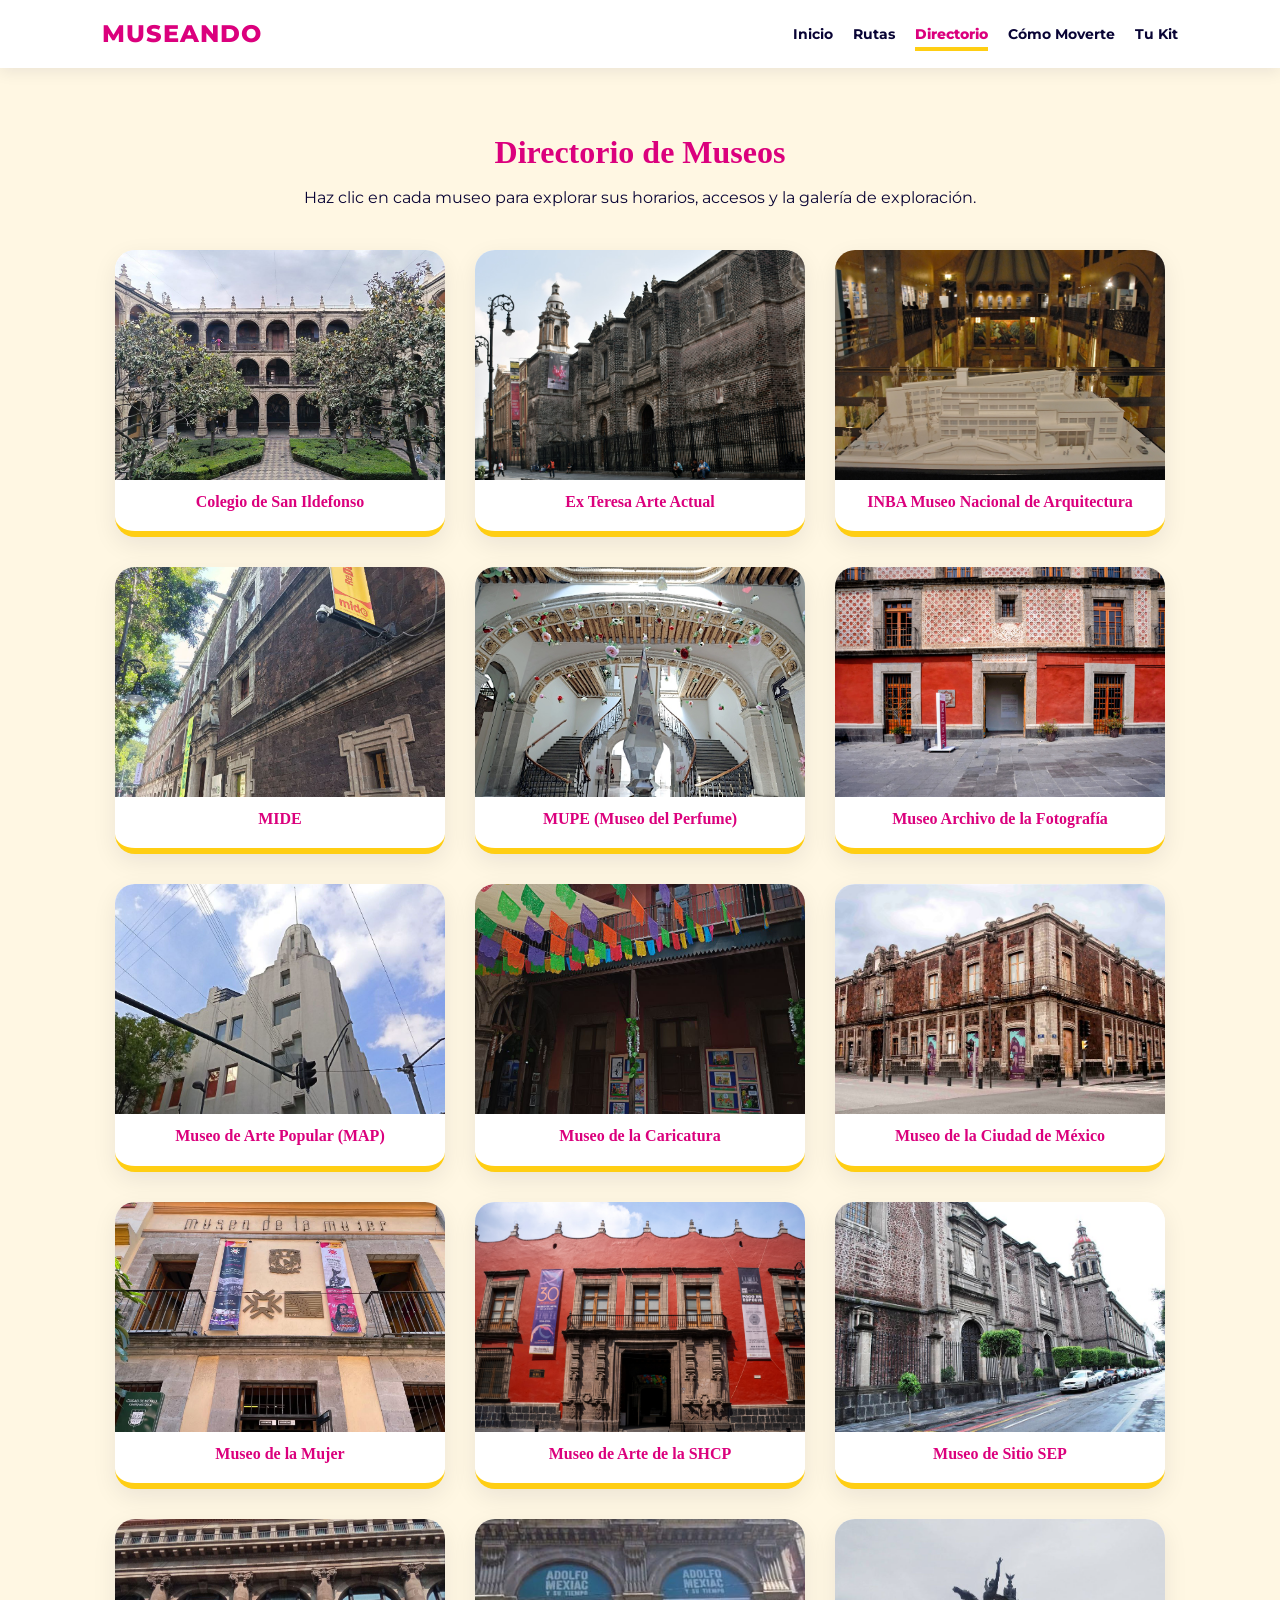
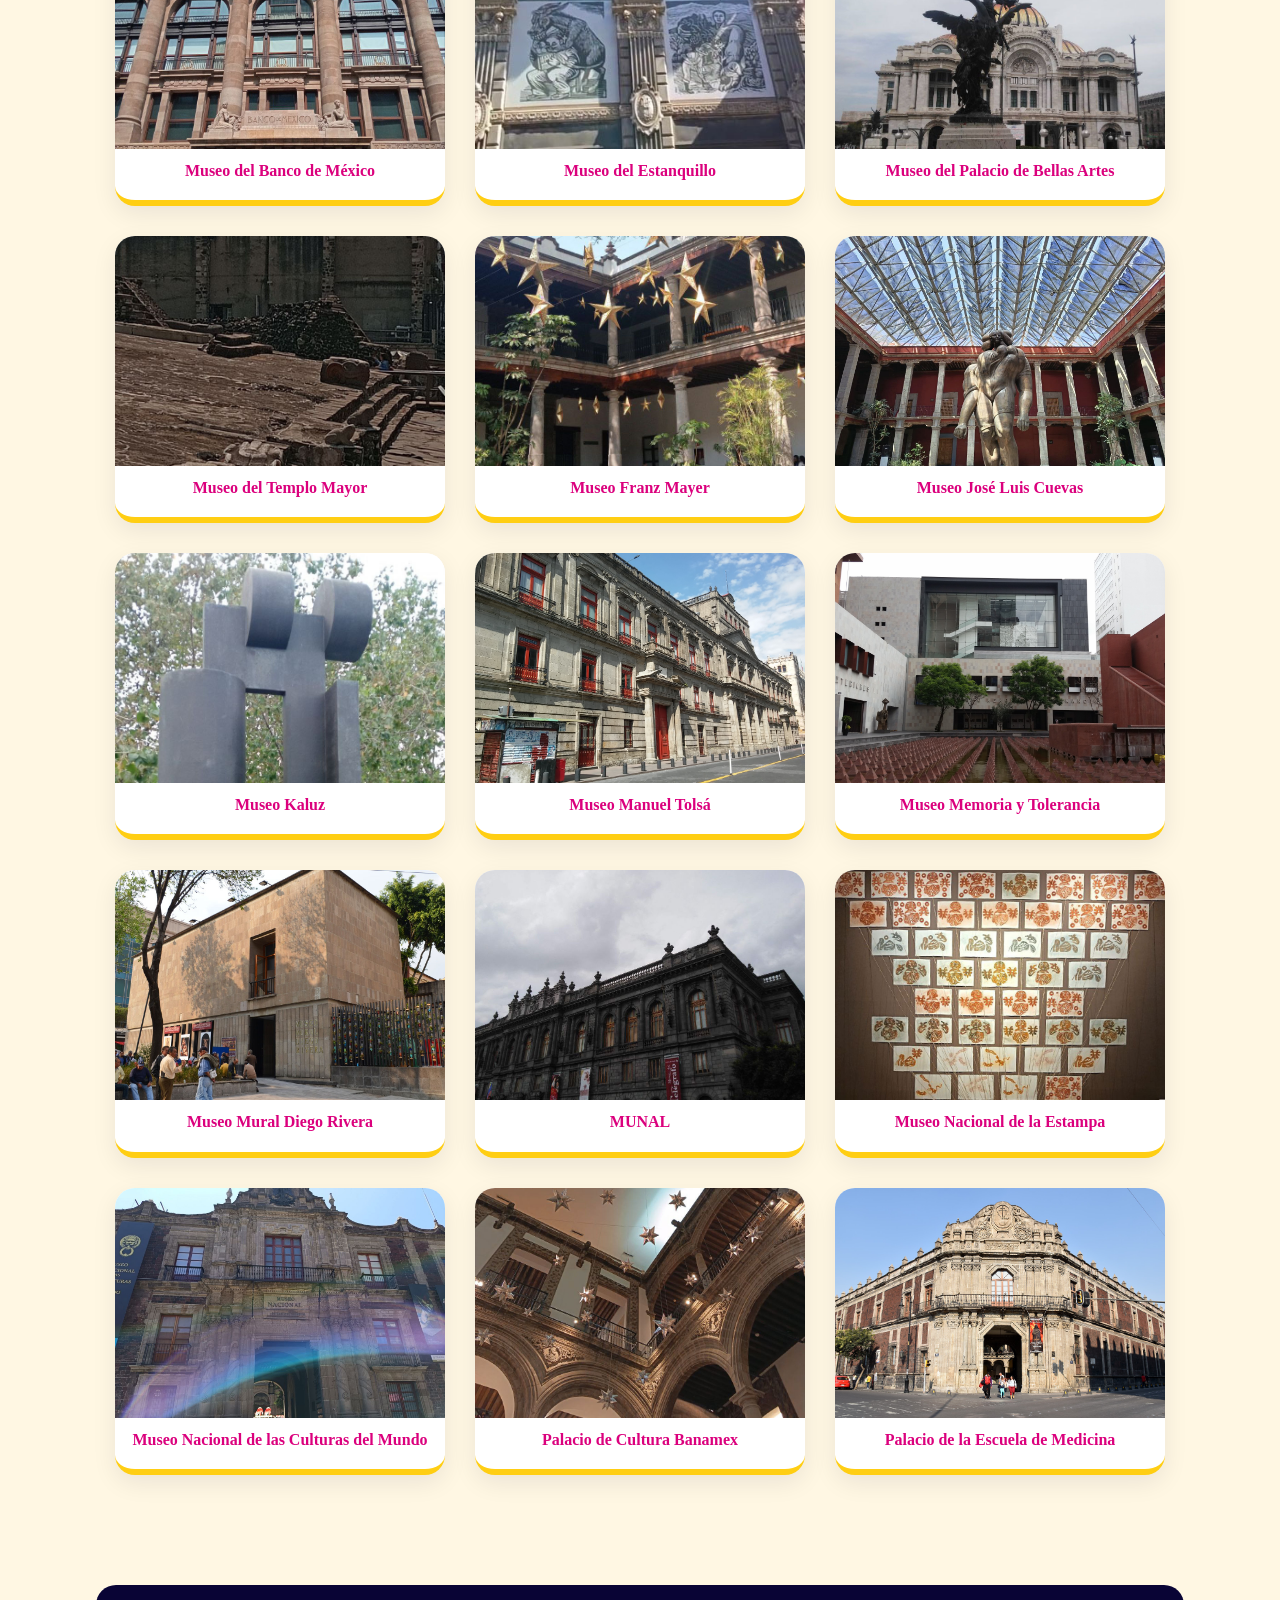
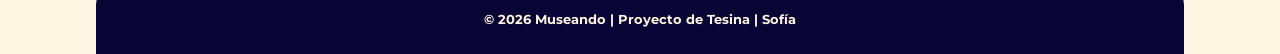
==== directorio.html @ 3f6f1fed "Add files via upload" ====
<!DOCTYPE html>
<html lang="es">
<head>
    <meta charset="UTF-8">
    <meta name="viewport" content="width=device-width, initial-scale=1.0">
    <title>Museando | Directorio )</title>
    <link rel="stylesheet" href="css/style.css">
    <link href="https://fonts.googleapis.com/css2?family=Montserrat:wght@400;600&family=Poppins:wght@700;800&display=swap" rel="stylesheet">
</head>
    
<body>

    <header>
        <a href="index.html" class="logo">MUSEANDO</a>
        <ul class="nav-links">
            <li><a href="index.html">Inicio</a></li>
            <li><a href="rutas.html">Rutas</a></li>
            <li><a href="directorio.html" class="activo-nav">Directorio</a></li>
            <li><a href="guia.html">Cómo Moverte</a></li>
            <li><a href="kit.html">Tu Kit</a></li>
        </ul>
        <div class="burger">
            <div class="line1"></div><div class="line2"></div><div class="line3"></div>
        </div>
    </header>
    
    <main class="container">
        <h1 style="margin-bottom: 10px;">Directorio de Museos</h1>
        <p style="margin-bottom: 40px;">Haz clic en cada museo para explorar sus horarios, accesos y la galería de exploración.</p>

        <div class="grid-flex-directorio">
            
			 <article class="museo-card" id="san-ildefonso" onclick="toggleDetalle(this)">
                <div class="museo-img-header">
                    <img src="img/idelfonso1.jpg" alt="Colegio de San Ildefonso" class="museo-foto">
                    <div class="click-overlay">VER GALERÍA E INFO ➕</div>
                </div>
                <h3 class="titulo-directorio">Colegio de San Ildefonso</h3>

                <div class="museo-detalle">
                    <div class="museo-info">
                        <div class="detalles-tecnicos">
                            <p><strong>Dirección:</strong> <a href="https://maps.app.goo.gl/P8zBPxmnmTjQZTKR9" target="_blank" class="link-mapa">Justo Sierra #16</a></p>
                            <p><strong>Horario:</strong> Mar a Dom, 10:00 - 18:00 hrs.</p>
                            <p><strong>Costo:</strong> $50.00 MXN.</p>
                            <p><strong>Recorrido:</strong> 1.5 horas aprox.</p>
                        </div>
                        <div class="iconos-servicios">
                            <img src="img/tienda.png" alt="Tienda" title="Tienda">
                            <img src="img/banos.png" alt="Baños" title="Sanitarios">
                            <img src="img/paqueteria.png" alt="Paquetería" title="Paquetería">
                        </div>
                        <div class="galeria-musa">
                            <img src="img/idelfonso2.jpg" alt="Murales" class="foto-mini" onclick="abrirModal(this)">
                            <img src="img/idelfonso3.jpg" alt="Patio Principal" class="foto-mini" onclick="abrirModal(this)">
                            <img src="img/idelfonso4.jpg" alt="Anfiteatro" class="foto-mini" onclick="abrirModal(this)">
                        </div>
                        <div class="musa-tip">
                            <img src="img/explorador.png" alt="Explorador" class="musa-icon-small">
                            <p><strong>Nota del Explorador:</strong> Considerado la cuna del muralismo mexicano; aquí Rivera pintó su primer mural: "La Creación".</p>
                        </div>
                    </div>
                </div>
            </article>
			
			 <article class="museo-card" id="ex-teresa" onclick="toggleDetalle(this)">
                <div class="museo-img-header">
                    <img src="img/teresa1.jpg" alt="Ex Teresa Arte Actual" class="museo-foto">
                    <div class="click-overlay">VER GALERÍA E INFO ➕</div>
                </div>
                <h3 class="titulo-directorio">Ex Teresa Arte Actual</h3>

                <div class="museo-detalle">
                    <div class="museo-info">
                        <div class="detalles-tecnicos">
                            <p><strong>Dirección:</strong> <a href="https://maps.app.goo.gl/EdjXJjTAJBRN5Jte9" target="_blank" class="link-mapa">Lic. Verdad #8</a></p>
                            <p><strong>Horario:</strong> Lun a Dom, 10:00 - 18:00 hrs.</p>
                            <p><strong>Costo:</strong> Entrada libre.</p>
                            <p><strong>Recorrido:</strong> 45 min aprox.</p>
                        </div>
                        <div class="iconos-servicios">
                            <img src="img/banos.png" alt="Baños" title="Sanitarios">
                        </div>
                        <div class="galeria-musa">
                            <img src="exteresa_1.jpg" alt="Cúpula" class="foto-mini" onclick="abrirModal(this)">
                            <img src="exteresa_2.jpg" alt="Instalación" class="foto-mini" onclick="abrirModal(this)">
                            <img src="exteresa_3.jpg" alt="Fachada Inclinada" class="foto-mini" onclick="abrirModal(this)">
                        </div>
                        <div class="musa-tip">
                            <img src="img/explorador.png" alt="Explorador" class="musa-icon-small">
                            <p><strong>Nota del Explorador:</strong> Observa la evidente inclinación del edificio. Su contraste entre la arquitectura virreinal y el arte contemporáneo es único.</p>
                        </div>
                    </div>
                </div>
            </article>
			
			 <article class="museo-card" id="arquitectura" onclick="toggleDetalle(this)">
                <div class="museo-img-header">
                    <img src="img/arquitectura1.jpg" alt="Museo de Arquitectura" class="museo-foto">
                    <div class="click-overlay">VER GALERÍA E INFO ➕</div>
                </div>
                <h3 class="titulo-directorio"> INBA Museo Nacional de Arquitectura</h3>

                <div class="museo-detalle">
                    <div class="museo-info">
                        <div class="detalles-tecnicos">
                            <p><strong>Dirección:</strong> <a href="https://maps.app.goo.gl/PdjbwCMtUABJx8or5" target="_blank" class="link-mapa">3er piso, Palacio de Bellas Artes</a></p>
                            <p><strong>Horario:</strong> Mar a Dom, 10:00 - 18:00 hrs.</p>
                            <p><strong>Costo:</strong> $60.00 MXN.</p>
                            <p><strong>Recorrido:</strong> 45 min aprox.</p>
                        </div>
                        <div class="iconos-servicios">
                            <img src="img/banos.png" alt="Baños" title="Sanitarios">
                        </div>
                        <div class="galeria-musa">
                            <img src="arqui_1.jpg" alt="Planos" class="foto-mini" onclick="abrirModal(this)">
                            <img src="arqui_2.jpg" alt="Maqueta" class="foto-mini" onclick="abrirModal(this)">
                            <img src="arqui_3.jpg" alt="Exhibición" class="foto-mini" onclick="abrirModal(this)">
                        </div>
                        <div class="musa-tip">
                            <img src="img/explorador.png" alt="Explorador" class="musa-icon-small">
                            <p><strong>Nota del Explorador:</strong> Ubicado en la cúpula de Bellas Artes, ofrece una visión técnica del urbanismo y los grandes constructores de México.</p>
                        </div>
                    </div>
                </div>
            </article>
			
			 <article class="museo-card" id="mide" onclick="toggleDetalle(this)">
                <div class="museo-img-header">
                    <img src="img/mide1.jpg" alt="MIDE" class="museo-foto">
                    <div class="click-overlay">VER GALERÍA E INFO ➕</div>
                </div>
                <h3 class="titulo-directorio">MIDE</h3>

                <div class="museo-detalle">
                    <div class="museo-info">
                        <div class="detalles-tecnicos">
                            <p><strong>Dirección:</strong> <a href="https://maps.app.goo.gl/nms1w8Qcy2vjzb1y5" target="_blank" class="link-mapa">Tacuba #17</a></p>
                            <p><strong>Horario:</strong> Mar a Dom, 10:00 - 18:00 hrs.</p>
                            <p><strong>Costo:</strong> $120.00 MXN.</p>
                            <p><strong>Recorrido:</strong> 2.5 horas aprox.</p>
                        </div>
                        <div class="iconos-servicios">
                            <img src="img/tienda.png" alt="Tienda" title="Tienda">
                            <img src="img/elevador.png" alt="Accesibilidad" title="Elevador">
                            <img src="img/banos.png" alt="Baños" title="Sanitarios">
                            <img src="img/paqueteria.png" alt="Paquetería" title="Paquetería">
                            <img src="img/cafeteria.png" alt="Cafetería" title="Cafetería">
                        </div>
                        <div class="galeria-musa">
                            <img src="img/mide2.jpg" alt="Interactivo 1" class="foto-mini" onclick="abrirModal(this)">
                            <img src="img/mide3.jpg" alt="Interactivo 2" class="foto-mini" onclick="abrirModal(this)">
                            <img src="img/mide4.jpg"  alt="Patio" class="foto-mini" onclick="abrirModal(this)">
                        </div>
                        <div class="musa-tip">
                            <img src="img/explorador.png" alt="Explorador" class="musa-icon-small">
                            <p><strong>Nota del Explorador:</strong> Excelente ejemplo de arquitectura de adaptación, donde un antiguo convento alberga alta tecnología interactiva.</p>
                        </div>
                    </div>
                </div>
            </article>
			
			<article class="museo-card" id="mupe" onclick="toggleDetalle(this)">
                <div class="museo-img-header">
                    <img src="img/perfume1.jpg" alt="Museo del Perfume" class="museo-foto">
                    <div class="click-overlay">VER GALERÍA E INFO ➕</div>
                </div>
                <h3 class="titulo-directorio">MUPE (Museo del Perfume)</h3>

                <div class="museo-detalle">
                    <div class="museo-info">
                        <div class="detalles-tecnicos">
                            <p><strong>Dirección:</strong> <a href="https://maps.app.goo.gl/prASPX3JRMEVSPdw9" target="_blank" class="link-mapa">Tacuba #12</a></p>
                            <p><strong>Horario:</strong> Mar a Dom, 10:00 - 17:00 hrs.</p>
                            <p><strong>Costo:</strong> $75.00 MXN.</p>
                            <p><strong>Recorrido:</strong> 1.5 horas aprox.</p>
                        </div>
                        <div class="iconos-servicios">
                            <img src="img/tienda.png" alt="Tienda" title="Tienda">
                            <img src="img/banos.png" alt="Baños" title="Sanitarios">
                        </div>
                        <div class="galeria-musa">
                            <img src="mupe_1.jpg" alt="Frascos" class="foto-mini" onclick="abrirModal(this)">
                            <img src="mupe_2.jpg" alt="Esencias" class="foto-mini" onclick="abrirModal(this)">
                            <img src="mupe_3.jpg" alt="Exhibición" class="foto-mini" onclick="abrirModal(this)">
                        </div>
                        <div class="musa-tip">
                            <img src="img/explorador.png" alt="Explorador" class="musa-icon-small">
                            <p><strong>Nota del Explorador:</strong> Una experiencia inmersiva y sensorial; es uno de los pocos museos en México dedicados al olfato.</p>
                        </div>
                    </div>
                </div>
            </article>
			
			<article class="museo-card" id="archivo-fotografia" onclick="toggleDetalle(this)">
                <div class="museo-img-header">
                    <img src="img/fotografia1.jpg" alt="Museo Archivo de la Fotografía" class="museo-foto">
                    <div class="click-overlay">VER GALERÍA E INFO ➕</div>
                </div>
                <h3 class="titulo-directorio">Museo Archivo de la Fotografía</h3>

                <div class="museo-detalle">
                    <div class="museo-info">
                        <div class="detalles-tecnicos">
                            <p><strong>Dirección:</strong> <a href="https://maps.app.goo.gl/qGpagVPk6vJTcEeX9" target="_blank" class="link-mapa">República de Guatemala #34</a></p>
                            <p><strong>Horario:</strong> Mar a Dom, 10:00 - 18:00 hrs.</p>
                            <p><strong>Costo:</strong> Entrada libre.</p>
                            <p><strong>Recorrido:</strong> 45 min aprox.</p>
                        </div>
                        <div class="iconos-servicios">
                            <img src="img/banos.png" alt="Baños" title="Sanitarios">
                        </div>
                        <div class="galeria-musa">
                            <img src="archivo_1.jpg" alt="Foto Antigua" class="foto-mini" onclick="abrirModal(this)">
                            <img src="archivo_2.jpg" alt="Cámara" class="foto-mini" onclick="abrirModal(this)">
                            <img src="archivo_3.jpg" alt="Galería" class="foto-mini" onclick="abrirModal(this)">
                        </div>
                        <div class="musa-tip">
                            <img src="img/explorador.png" alt="Explorador" class="musa-icon-small">
                            <p><strong>Nota del Explorador:</strong> La "Casa de las Ajaracas" expone el registro fotográfico de cómo ha evolucionado la ciudad a través del tiempo.</p>
                        </div>
                    </div>
                </div>
            </article>
			
			<article class="museo-card" id="arte-popular" onclick="toggleDetalle(this)">
                <div class="museo-img-header">
                    <img src="img/map1.jpg" alt="MAP" class="museo-foto">
                    <div class="click-overlay">VER GALERÍA E INFO ➕</div>
                </div>
                <h3 class="titulo-directorio">Museo de Arte Popular (MAP)</h3>

                <div class="museo-detalle">
                    <div class="museo-info">
                        <div class="detalles-tecnicos">
                            <p><strong>Dirección:</strong> <a href="https://maps.app.goo.gl/C5ZBqWk3mSmgvrRy8" target="_blank" class="link-mapa">Revillagigedo #11</a></p>
                            <p><strong>Horario:</strong> Mar a Dom, 10:00 - 18:00 hrs.</p>
                            <p><strong>Costo:</strong> $60.00 MXN (Dom libre).</p>
                            <p><strong>Recorrido:</strong> 2 horas aprox.</p>
                        </div>
                        <div class="iconos-servicios">
                            <img src="img/tienda.png" alt="Tienda" title="Tienda">
                            <img src="img/elevador.png" alt="Accesibilidad" title="Elevador">
                            <img src="img/banos.png" alt="Baños" title="Sanitarios">
                            <img src="img/paqueteria.png" alt="Paquetería" title="Paquetería">
                        </div>
                        <div class="galeria-musa">
                            <img src="img/map2.jpg" alt="Alebrije 1" class="foto-mini" onclick="abrirModal(this)">
                            <img src="img/map3.jpg" alt="Alebrije 2" class="foto-mini" onclick="abrirModal(this)">
                            <img src="img/map4.jpg" alt="Alebrije 3" class="foto-mini" onclick="abrirModal(this)">
                        </div>
                        <div class="musa-tip">
                            <img src="img/explorador.png" alt="Explorador" class="musa-icon-small">
                            <p><strong>Nota del Explorador:</strong> El edificio es una joya del art déco que antiguamente funcionaba como estación de policía y bomberos.</p>
                        </div>
                    </div>
                </div>
            </article>
			
			<article class="museo-card" id="caricatura" onclick="toggleDetalle(this)">
                <div class="museo-img-header">
                    <img src="img/caricatura1.jpg" alt="Museo de la Caricatura" class="museo-foto">
                    <div class="click-overlay">VER GALERÍA E INFO ➕</div>
                </div>
                <h3 class="titulo-directorio">Museo de la Caricatura</h3>

                <div class="museo-detalle">
                    <div class="museo-info">
                        <div class="detalles-tecnicos">
                            <p><strong>Dirección:</strong> <a href=https://maps.app.goo.gl/FUyLzqynDDRYmoHu5 target="_blank" class="link-mapa">Donceles #99</a></p>
                            <p><strong>Horario:</strong> Mar a Dom, 10:00 - 17:00 hrs.</p>
                            <p><strong>Costo:</strong> $50.00 MXN.</p>
                            <p><strong>Recorrido:</strong> 45 min aprox.</p>
                        </div>
                        <div class="iconos-servicios">
                            <img src="img/tienda.png" alt="Tienda" title="Tienda">
                            <img src="img/banos.png" alt="Baños" title="Sanitarios">
                        </div>
                        <div class="galeria-musa">
                            <img src="img/caricatura2.jpg" alt="Tiras" class="foto-mini" onclick="abrirModal(this)">
                            <img src="img/caricatura3.jpg" alt="Humor" class="foto-mini" onclick="abrirModal(this)">
                            <img src="img/caricatura4.jpg" alt="Patio" class="foto-mini" onclick="abrirModal(this)">
                        </div>
                        <div class="musa-tip">
                            <img src="img/explorador.png" alt="Explorador" class="musa-icon-small">
                            <p><strong>Nota del Explorador:</strong> Refleja la historia política y social del país a través del humor gráfico. ¡Puedes pedir que te hagan una caricatura!</p>
                        </div>
                    </div>
                </div>
            </article>
			
			<article class="museo-card" id="ciudad-mexico" onclick="toggleDetalle(this)">
                <div class="museo-img-header">
                    <img src="img/cdmx1.jpg" alt="Museo de la Ciudad de México" class="museo-foto">
                    <div class="click-overlay">VER GALERÍA E INFO ➕</div>
                </div>
                <h3 class="titulo-directorio">Museo de la Ciudad de México</h3>

                <div class="museo-detalle">
                    <div class="museo-info">
                        <div class="detalles-tecnicos">
                            <p><strong>Dirección:</strong> <a href="https://maps.app.goo.gl/PmzC7CsmPPeuJV1aA" target="_blank" class="link-mapa">Pino Suárez #30</a></p>
                            <p><strong>Horario:</strong> Mar a Dom, 10:00 - 18:00 hrs.</p>
                            <p><strong>Costo:</strong> $40.00 MXN.</p>
                            <p><strong>Recorrido:</strong> 1 hora aprox.</p>
                        </div>
                        <div class="iconos-servicios">
                            <img src="img/tienda.png" alt="Tienda" title="Tienda">
                            <img src="img/banos.png" alt="Baños" title="Sanitarios">
                        </div>
                        <div class="galeria-musa">
                            <img src="ciudad_1.jpg" alt="Patio" class="foto-mini" onclick="abrirModal(this)">
                            <img src="ciudad_2.jpg" alt="Exposiciones" class="foto-mini" onclick="abrirModal(this)">
                            <img src="ciudad_3.jpg" alt="Fuente" class="foto-mini" onclick="abrirModal(this)">
                        </div>
                        <div class="musa-tip">
                            <img src="img/explorador.png" alt="Explorador" class="musa-icon-small">
                            <p><strong>Nota del Explorador:</strong> Un hermoso palacio virreinal que en su esquina exterior conserva empotrada una cabeza de serpiente prehispánica.</p>
                        </div>
                    </div>
                </div>
            </article>
			
			<article class="museo-card" id="mujer" onclick="toggleDetalle(this)">
                <div class="museo-img-header">
                    <img src="img/mujer1.jpg" alt="Museo de la Mujer" class="museo-foto">
                    <div class="click-overlay">VER GALERÍA E INFO ➕</div>
                </div>
                <h3 class="titulo-directorio">Museo de la Mujer</h3>

                <div class="museo-detalle">
                    <div class="museo-info">
                        <div class="detalles-tecnicos">
                            <p><strong>Dirección:</strong> <a href="https://maps.app.goo.gl/i7CpvTpKKDKKfJsa9" target="_blank" class="link-mapa">República de Bolivia #17</a></p>
                            <p><strong>Horario:</strong> Mar a Dom, 10:00 - 18:00 hrs.</p>
                            <p><strong>Costo:</strong> $20.00 MXN.</p>
                            <p><strong>Recorrido:</strong> 1 hora aprox.</p>
                        </div>
                        <div class="iconos-servicios">
                            <img src="img/tienda.png" alt="Tienda" title="Tienda">
                            <img src="img/banos.png" alt="Baños" title="Sanitarios">
                        </div>
                        <div class="galeria-musa">
                            <img src="mujer_1.jpg" alt="Exposición" class="foto-mini" onclick="abrirModal(this)">
                            <img src="mujer_2.jpg" alt="Documentos" class="foto-mini" onclick="abrirModal(this)">
                            <img src="mujer_3.jpg" alt="Fachada" class="foto-mini" onclick="abrirModal(this)">
                        </div>
                        <div class="musa-tip">
                            <img src="img/explorador.png" alt="Explorador" class="musa-icon-small">
                            <p><strong>Nota del Explorador:</strong> Un espacio fundamental para revisar la historia de México desde la perspectiva de género.</p>
                        </div>
                    </div>
                </div>
            </article>
			
			<article class="museo-card" id="shcp" onclick="toggleDetalle(this)">
                <div class="museo-img-header">
                    <img src="img/shcp1.jpg" alt="Museo de Arte de la SHCP" class="museo-foto">
                    <div class="click-overlay">VER GALERÍA E INFO ➕</div>
                </div>
                <h3 class="titulo-directorio">Museo de Arte de la SHCP</h3>

                <div class="museo-detalle">
                    <div class="museo-info">
                        <div class="detalles-tecnicos">
                            <p><strong>Dirección:</strong> <a href="https://maps.app.goo.gl/5xgWgA7Sokjv8JuA6" target="_blank" class="link-mapa">Moneda #4</a></p>
                            <p><strong>Horario:</strong> Mar a Dom, 10:00 - 17:00 hrs.</p>
                            <p><strong>Costo:</strong> Entrada libre.</p>
                            <p><strong>Recorrido:</strong> 1 hora aprox.</p>
                        </div>
                        <div class="iconos-servicios">
                            <img src="img/tienda.png" alt="Tienda" title="Tienda">
                            <img src="img/banos.png" alt="Baños" title="Sanitarios">
                        </div>
                        <div class="galeria-musa">
                            <img src="shcp_1.jpg" alt="Arte 1" class="foto-mini" onclick="abrirModal(this)">
                            <img src="shcp_2.jpg" alt="Arte 2" class="foto-mini" onclick="abrirModal(this)">
                            <img src="shcp_3.jpg" alt="Patio" class="foto-mini" onclick="abrirModal(this)">
                        </div>
                        <div class="musa-tip">
                            <img src="img/explorador.png" alt="Explorador" class="musa-icon-small">
                            <p><strong>Nota del Explorador:</strong> Ubicado en el Antiguo Palacio del Arzobispado, alberga la colección "Pago en Especie" de artistas mexicanos.</p>
                        </div>
                    </div>
                </div>
            </article>
			
			<article class="museo-card" id="sitio-sep" onclick="toggleDetalle(this)">
                <div class="museo-img-header">
                    <img src="img/sitio1.jpg" alt="Museo de Sitio SEP" class="museo-foto">
                    <div class="click-overlay">VER GALERÍA E INFO ➕</div>
                </div>
                <h3 class="titulo-directorio">Museo de Sitio SEP</h3>

                <div class="museo-detalle">
                    <div class="museo-info">
                        <div class="detalles-tecnicos">
                            <p><strong>Dirección:</strong> <a href="https://maps.app.goo.gl/7X7pFearwSRKejRKA" target="_blank" class="link-mapa">República de Argentina #28</a></p>
                            <p><strong>Horario:</strong> Lun a Vie, 9:00 - 17:00 hrs.</p>
                            <p><strong>Costo:</strong> Entrada libre.</p>
                            <p><strong>Recorrido:</strong> 1 hora aprox.</p>
                        </div>
                        <div class="iconos-servicios">
                            <img src="img/banos.png" alt="Baños" title="Sanitarios">
                        </div>
                        <div class="galeria-musa">
                            <img src="sep_1.jpg" alt="Mural 1" class="foto-mini" onclick="abrirModal(this)">
                            <img src="sep_2.jpg" alt="Mural 2" class="foto-mini" onclick="abrirModal(this)">
                            <img src="sep_3.jpg" alt="Patio" class="foto-mini" onclick="abrirModal(this)">
                        </div>
                        <div class="musa-tip">
                            <img src="img/explorador.png" alt="Explorador" class="musa-icon-small">
                            <p><strong>Nota del Explorador:</strong> Recorrer sus patios te permite apreciar los extensos murales de Diego Rivera en su contexto original.</p>
                        </div>
                    </div>
                </div>
            </article>

            <article class="museo-card" id="banco-mexico" onclick="toggleDetalle(this)">
                <div class="museo-img-header">
                    <img src="img/banco1.jpg" alt="Banco de México" class="museo-foto">
                    <div class="click-overlay">VER GALERÍA E INFO ➕</div>
                </div>    
                <h3 class="titulo-directorio">Museo del Banco de México</h3>

                <div class="museo-detalle">
                    <div class="museo-info">
                        <div class="detalles-tecnicos">
                            <p><strong>Dirección:</strong> <a href="https://maps.app.goo.gl/on4CZvXgTFgqmAFr5" target="_blank" class="link-mapa">Av. 5 de Mayo #2</a></p>
                            <p><strong>Horario:</strong> Mar a Dom, 11:00 - 17:00 hrs.</p>
                            <p><strong>Costo:</strong> Entrada libre.</p>
                            <p><strong>Recorrido:</strong> 1 hora aprox.</p>
                        </div>
                        <div class="iconos-servicios">
                            <img src="img/tienda.png" alt="Tienda" title="Tienda"> 
                            <img src="img/elevador.png" alt="Accesibilidad" title="Elevador">
                            <img src="img/paqueteria.png" alt="Paquetería" title="Casilleros gratuitos">
                            <img src="img/cafeteria.png" alt="Cafetería" title="Cafetería">
                        </div>
                        <div class="galeria-musa">
                            <img src="img/banco2.jpg" alt="Interior 1" class="foto-mini" onclick="abrirModal(this)">
                            <img src="img/banco3.jpg" alt="Interior 2" class="foto-mini" onclick="abrirModal(this)">
                            <img src="img/banco4.jpg" alt="Interior 3" class="foto-mini" onclick="abrirModal(this)">
                        </div>
                        <div class="musa-tip">
                            <img src="img/explorador.png" alt="Explorador" class="musa-icon-small">
                            <p><strong>Nota del Explorador:</strong> El acceso a la bóveda principal es una de las experiencias inmersivas más destacadas del centro.</p>
                        </div>
                    </div>
                </div>
            </article>
			
			 <article class="museo-card" id="estanquillo" onclick="toggleDetalle(this)">
                <div class="museo-img-header">
                    <img src="img/estanquillo1.jpg" alt="Museo del Estanquillo" class="museo-foto">
                    <div class="click-overlay">VER GALERÍA E INFO ➕</div>
                </div>
                <h3 class="titulo-directorio">Museo del Estanquillo</h3>

                <div class="museo-detalle">
                    <div class="museo-info">
                        <div class="detalles-tecnicos">
                            <p><strong>Dirección:</strong> <a href="https://maps.app.goo.gl/atTLCYHE6rC9ksxA7" target="_blank" class="link-mapa">Isabel la Católica #26</a></p>
                            <p><strong>Horario:</strong> Mié a Lun, 10:00 - 18:00 hrs.</p>
                            <p><strong>Costo:</strong> Entrada libre.</p>
                            <p><strong>Recorrido:</strong> 1.5 horas aprox.</p>
                        </div>
                        <div class="iconos-servicios">
                            <img src="img/tienda.png" alt="Tienda" title="Tienda"> 
                            <img src="img/elevador.png" alt="Accesibilidad" title="Elevador">
                            <img src="img/banos.png" alt="Baños" title="Sanitarios">
                        </div>
                        <div class="galeria-musa">
                            <img src="img/estanquillo2.jpg" alt="Galería 1" class="foto-mini" onclick="abrirModal(this)">
                            <img src="img/estanquillo3.jpg" alt="Galería 2" class="foto-mini" onclick="abrirModal(this)">
                            <img src="img/estanquillo4.jpg" alt="Galería 3" class="foto-mini" onclick="abrirModal(this)">
                        </div>
                        <div class="musa-tip">
                            <img src="img/explorador.png" alt="Explorador" class="musa-icon-small">
                            <p><strong>Nota del Explorador:</strong> No olvides subir a la terraza superior; ofrece una de las mejores vistas fotográficas de la calle Madero.</p>
                        </div>
                    </div>
                </div>
            </article>
			
			 <article class="museo-card" id="bellas-artes" onclick="toggleDetalle(this)">
                <div class="museo-img-header">
                    <img src="img/bellas1.jpg" alt="Palacio de Bellas Artes" class="museo-foto">
                    <div class="click-overlay">VER GALERÍA E INFO ➕</div>
                </div>
                <h3 class="titulo-directorio">Museo del Palacio de Bellas Artes</h3>

                <div class="museo-detalle">
                    <div class="museo-info">
                        <div class="detalles-tecnicos">
                            <p><strong>Dirección:</strong> <a href="https://maps.app.goo.gl/ZKctmJr8Hpi8zuf99" target="_blank" class="link-mapa">Eje Central y Av. Juárez</a></p>
                            <p><strong>Horario:</strong> Mar a Dom, 10:00 - 18:00 hrs.</p>
                            <p><strong>Costo:</strong> $90.00 MXN.</p>
                            <p><strong>Recorrido:</strong> 1.5 horas aprox.</p>
                        </div>
                        <div class="iconos-servicios">
                            <img src="img/tienda.png" alt="Tienda" title="Tienda">
                            <img src="img/banos.png" alt="Baños" title="Sanitarios">
                            <img src="img/paqueteria.png" alt="Paquetería" title="Paquetería">
                        </div>
                        <div class="galeria-musa">
                            <img src="img/bellas2.jpg" alt="Murales" class="foto-mini" onclick="abrirModal(this)">
                            <img src="img/bellas3.jpg" alt="Cúpula Interior" class="foto-mini" onclick="abrirModal(this)">
                            <img src="img/bellas4.jpg" alt="Teatro" class="foto-mini" onclick="abrirModal(this)">
                        </div>
                        <div class="musa-tip">
                            <img src="img/explorador.png" alt="Explorador" class="musa-icon-small">
                            <p><strong>Nota del Explorador:</strong> Sus pasillos resguardan el circuito de murales más importante del país, firmados por Orozco, Rivera y Siqueiros.</p>
                        </div>
                    </div>
                </div>
            </article>
			
			 <article class="museo-card" id="templo-mayor" onclick="toggleDetalle(this)">
                <div class="museo-img-header">
                    <img src="img/templo1.jpg" alt="Templo Mayor" class="museo-foto">
                    <div class="click-overlay">VER GALERÍA E INFO ➕</div>
                </div>
                <h3 class="titulo-directorio">Museo del Templo Mayor</h3>

                <div class="museo-detalle">
                    <div class="museo-info">
                        <div class="detalles-tecnicos">
                            <p><strong>Dirección:</strong> <a href="https://maps.app.goo.gl/j7UBDCGL2F1eCTKo6" target="_blank" class="link-mapa">Seminario #8</a></p>
                            <p><strong>Horario:</strong> Mar a Dom, 9:00 - 17:00 hrs.</p>
                            <p><strong>Costo:</strong> $95.00 MXN (Dom libre).</p>
                            <p><strong>Recorrido:</strong> 2 horas aprox.</p>
                        </div>
                        <div class="iconos-servicios">
                            <img src="img/tienda.png" alt="Tienda" title="Tienda">
                            <img src="img/banos.png" alt="Baños" title="Sanitarios">
                            <img src="img/paqueteria.png" alt="Paquetería" title="Paquetería">
                        </div>
                        <div class="galeria-musa">
                            <img src="img/templo2.jpg" alt="Ruinas" class="foto-mini" onclick="abrirModal(this)">
                            <img src="img/templo3.jpg" alt="Monolito" class="foto-mini" onclick="abrirModal(this)">
                            <img src="img/templo4.jpg" alt="Museo" class="foto-mini" onclick="abrirModal(this)">
                        </div>
                        <div class="musa-tip">
                            <img src="img/explorador.png" alt="Explorador" class="musa-icon-small">
                            <p><strong>Nota del Explorador:</strong> El recorrido exterior por las ruinas culmina magistralmente con la visualización del monolito de Tlaltecuhtli.</p>
                        </div>
                    </div>
                </div>
            </article>
			
			<article class="museo-card" id="franz-mayer" onclick="toggleDetalle(this)">
                <div class="museo-img-header">
                    <img src="img/franz1.jpg" alt="Franz Mayer" class="museo-foto">
                    <div class="click-overlay">VER GALERÍA E INFO ➕</div>
                </div>
                <h3 class="titulo-directorio">Museo Franz Mayer</h3>

                <div class="museo-detalle">
                    <div class="museo-info">
                        <div class="detalles-tecnicos">
                            <p><strong>Dirección:</strong> <a href="https://maps.app.goo.gl/wYQhJsiG5FJnoevM6" target="_blank" class="link-mapa">Av. Hidalgo #45</a></p>
                            <p><strong>Horario:</strong> Mar a Dom, 10:00 - 17:00 hrs.</p>
                            <p><strong>Costo:</strong> $100.00 MXN (Mar libre).</p>
                            <p><strong>Recorrido:</strong> 2 horas aprox.</p>
                        </div>
                        <div class="iconos-servicios">
                            <img src="img/tienda.png" alt="Tienda" title="Tienda">
                            <img src="img/banos.png" alt="Baños" title="Sanitarios">
                            <img src="img/paqueteria.png" alt="Paquetería" title="Paquetería">
                            <img src="img/cafeteria.png" alt="Cafetería" title="Cafetería">
                        </div>
                        <div class="galeria-musa">
                            <img src="img/franz2.jpg" alt="Patio" class="foto-mini" onclick="abrirModal(this)">

                            <img src="img/franz3.jpg" alt="Libros" class="foto-mini" onclick="abrirModal(this)">
                            <img src="img/franz4.jpg" alt="Claustro" class="foto-mini" onclick="abrirModal(this)">
                        </div>
                        <div class="musa-tip">
                            <img src="img/explorador.png" alt="Explorador" class="musa-icon-small">
                            <p><strong>Nota del Explorador:</strong> Su claustro central funciona como un oasis urbano acústico que aísla el ruido exterior del Centro Histórico.</p>
                        </div>
                    </div>
                </div>
            </article>
			
			<article class="museo-card" id="jose-luis-cuevas" onclick="toggleDetalle(this)">
                <div class="museo-img-header">
                    <img src="img/cuevas1.jpg" alt="Museo José Luis Cuevas" class="museo-foto">
                    <div class="click-overlay">VER GALERÍA E INFO ➕</div>
                </div>
                <h3 class="titulo-directorio">Museo José Luis Cuevas</h3>

                <div class="museo-detalle">
                    <div class="museo-info">
                        <div class="detalles-tecnicos">
                            <p><strong>Dirección:</strong> <a href="https://maps.app.goo.gl/s7S5byUAZFc7f7X77" target="_blank" class="link-mapa">Academia #13</a></p>
                            <p><strong>Horario:</strong> Mar a Dom, 10:00 - 17:00 hrs.</p>
                            <p><strong>Costo:</strong> $20.00 MXN.</p>
                            <p><strong>Recorrido:</strong> 1 hora aprox.</p>
                        </div>
                        <div class="iconos-servicios">
                            <img src="img/tienda.png" alt="Tienda" title="Tienda">
                            <img src="img/banos.png" alt="Baños" title="Sanitarios">
                        </div>
                        <div class="galeria-musa">
                            <img src="cuevas_1.jpg" alt="La Giganta" class="foto-mini" onclick="abrirModal(this)">
                            <img src="cuevas_2.jpg" alt="Exposición" class="foto-mini" onclick="abrirModal(this)">
                            <img src="cuevas_3.jpg" alt="Patio" class="foto-mini" onclick="abrirModal(this)">
                        </div>
                        <div class="musa-tip">
                            <img src="img/explorador.png" alt="Explorador" class="musa-icon-small">
                            <p><strong>Nota del Explorador:</strong> La escultura "La Giganta", en el centro del patio de este ex-convento, es una de las obras más imponentes de la ciudad.</p>
                        </div>
                    </div>
                </div>
            </article>
			
			<article class="museo-card" id="kaluz" onclick="toggleDetalle(this)">
                <div class="museo-img-header">
                    <img src="img/kaluz1.jpg" alt="Kaluz" class="museo-foto">
                    <div class="click-overlay">VER GALERÍA E INFO ➕</div>
                </div>
                <h3 class="titulo-directorio">Museo Kaluz</h3>

                <div class="museo-detalle">
                    <div class="museo-info">
                        <div class="detalles-tecnicos">
                            <p><strong>Dirección:</strong> <a href="https://maps.app.goo.gl/1HwrMdsd3GP7zAMm7" target="_blank" class="link-mapa">Av. Hidalgo #85</a></p>
                            <p><strong>Horario:</strong> Mié a Lun, 10:00 - 18:00 hrs.</p>
                            <p><strong>Costo:</strong> $60.00 MXN (Mié libre).</p>
                            <p><strong>Recorrido:</strong> 1.5 horas aprox.</p>
                        </div>
                        <div class="iconos-servicios">
                            <img src="img/tienda.png" alt="Tienda" title="Tienda">
                            <img src="img/elevador.png" alt="Accesibilidad" title="Elevador">
                            <img src="img/banos.png" alt="Baños" title="Sanitarios">
                            <img src="img/cafeteria.png" alt="Cafetería" title="Cafetería">
                        </div>
                        <div class="galeria-musa">
                            <img src="img/kaluz2.jpg" alt="Terraza 1" class="foto-mini" onclick="abrirModal(this)">
                            <img src="img/kaluz3.jpg" alt="Terraza 2" class="foto-mini" onclick="abrirModal(this)">
                            <img src="img/kaluz4.jpg" alt="Fachada" class="foto-mini" onclick="abrirModal(this)">
                        </div>
                        <div class="musa-tip">
                            <img src="img/explorador.png" alt="Explorador" class="musa-icon-small">
                            <p><strong>Nota del Explorador:</strong> El antiguo Hotel de Cortés ofrece ahora una cafetería en la azotea con vista perimetral a la Alameda Central.</p>
                        </div>
                    </div>
                </div>
            </article>

            <article class="museo-card" id="manuel-tolsa" onclick="toggleDetalle(this)">
                <div class="museo-img-header">
                    <img src="img/tolsa1.jpg" alt="Museo Manuel Tolsá" class="museo-foto">
                    <div class="click-overlay">VER GALERÍA E INFO ➕</div>
                </div>
                <h3 class="titulo-directorio">Museo Manuel Tolsá</h3>

                <div class="museo-detalle">
                    <div class="museo-info">
                        <div class="detalles-tecnicos">
                            <p><strong>Dirección:</strong> <a href="https://maps.app.goo.gl/eGMr4a4HUuWyP7Pk7" target="_blank" class="link-mapa">Tacuba #5</a></p>
                            <p><strong>Horario:</strong> Mié a Dom, 10:00 - 18:00 hrs.</p>
                            <p><strong>Costo:</strong> $50.00 MXN.</p>
                            <p><strong>Recorrido:</strong> 45 min aprox.</p>
                        </div>
                        <div class="iconos-servicios">
                            <img src="img/tienda.png" alt="Tienda" title="Tienda"> 
                            <img src="img/banos.png" alt="Baños" title="Sanitarios">
                        </div>
                        <div class="galeria-musa">
                            <img src="tolsa_1.jpg" alt="Interior 1" class="foto-mini" onclick="abrirModal(this)">
                            <img src="tolsa_2.jpg" alt="Interior 2" class="foto-mini" onclick="abrirModal(this)">
                            <img src="tolsa_3.jpg" alt="Interior 3" class="foto-mini" onclick="abrirModal(this)">
                        </div>
                        <div class="musa-tip">
                            <img src="img/explorador.png" alt="Explorador" class="musa-icon-small">
                            <p><strong>Nota del Explorador:</strong> Ubicado en el Palacio de Minería, es la joya máxima de la arquitectura neoclásica en México.</p>
                        </div>
                    </div>
                </div>
            </article>
			
			<article class="museo-card" id="memoria-tolerancia" onclick="toggleDetalle(this)">
                <div class="museo-img-header">
                    <img src="img/myt1.jpg" alt="Museo Memoria y Tolerancia" class="museo-foto">
                    <div class="click-overlay">VER GALERÍA E INFO ➕</div>
                </div>
                <h3 class="titulo-directorio">Museo Memoria y Tolerancia</h3>

                <div class="museo-detalle">
                    <div class="museo-info">
                        <div class="detalles-tecnicos">
                            <p><strong>Dirección:</strong> <a href="https://maps.app.goo.gl/33MHPKibWD9yEPeD6" target="_blank" class="link-mapa">Plaza Juárez, Centro Histórico</a></p>
                            <p><strong>Horario:</strong> Mar a Dom, 9:00 - 18:00 hrs.</p>
                            <p><strong>Costo:</strong> $115.00 MXN.</p>
                            <p><strong>Recorrido:</strong> 2.5 horas aprox.</p>
                        </div>
                        <div class="iconos-servicios">
                            <img src="img/tienda.png" alt="Tienda" title="Tienda">
                            <img src="img/elevador.png" alt="Accesibilidad" title="Elevador">
                            <img src="img/banos.png" alt="Baños" title="Sanitarios">
                            <img src="img/cafeteria.png" alt="Cafetería" title="Cafetería">
                        </div>
                        <div class="galeria-musa">
                            <img src="myt_1.jpg" alt="Sala Principal" class="foto-mini" onclick="abrirModal(this)">
                            <img src="myt_2.jpg" alt="Vagón" class="foto-mini" onclick="abrirModal(this)">
                            <img src="myt_3.jpg" alt="Cubo" class="foto-mini" onclick="abrirModal(this)">
                        </div>
                        <div class="musa-tip">
                            <img src="img/explorador.png" alt="Explorador" class="musa-icon-small">
                            <p><strong>Nota del Explorador:</strong> Un espacio crudo y reflexivo, con una de las museografías más modernas y galardonadas del país.</p>
                        </div>
                    </div>
                </div>
            </article>
			
			<article class="museo-card" id="diego-rivera" onclick="toggleDetalle(this)">
                <div class="museo-img-header">
                    <img src="img/diego1.jpg" alt="Museo Mural Diego Rivera" class="museo-foto">
                    <div class="click-overlay">VER GALERÍA E INFO ➕</div>
                </div>
                <h3 class="titulo-directorio">Museo Mural Diego Rivera</h3>

                <div class="museo-detalle">
                    <div class="museo-info">
                        <div class="detalles-tecnicos">
                            <p><strong>Dirección:</strong> <a href=https://maps.app.goo.gl/sTukY6Q86QcFFXgy9 target="_blank" class="link-mapa">Balderas y Colón, s/n</a></p>
                            <p><strong>Horario:</strong> Mar a Dom, 10:00 - 18:00 hrs.</p>
                            <p><strong>Costo:</strong> $45.00 MXN.</p>
                            <p><strong>Recorrido:</strong> 45 min aprox.</p>
                        </div>
                        <div class="iconos-servicios">
                            <img src="img/tienda.png" alt="Tienda" title="Tienda">
                            <img src="img/banos.png" alt="Baños" title="Sanitarios">
                        </div>
                        <div class="galeria-musa">
                            <img src="diego_1.jpg" alt="Mural Completo" class="foto-mini" onclick="abrirModal(this)">
                            <img src="diego_2.jpg" alt="Detalle" class="foto-mini" onclick="abrirModal(this)">
                            <img src="diego_3.jpg" alt="Fachada" class="foto-mini" onclick="abrirModal(this)">
                        </div>
                        <div class="musa-tip">
                            <img src="img/explorador.png" alt="Explorador" class="musa-icon-small">
                            <p><strong>Nota del Explorador:</strong> Resguarda el famoso mural rescatado del antiguo Hotel Prado tras el sismo del 85: "Sueño de una tarde dominical".</p>
                        </div>
                    </div>
                </div>
            </article>
			
			<article class="museo-card" id="munal" onclick="toggleDetalle(this)">
                <div class="museo-img-header">
                    <img src="img/munal1.jpg" alt="MUNAL" class="museo-foto">
                    <div class="click-overlay">VER GALERÍA E INFO ➕</div>
                </div>
                <h3 class="titulo-directorio">MUNAL</h3>

                <div class="museo-detalle">
                    <div class="museo-info">
                        <div class="detalles-tecnicos">
                            <p><strong>Dirección:</strong> <a href="https://maps.app.goo.gl/88pjKLWncQsVjkXBA" target="_blank" class="link-mapa">Tacuba #8</a></p>
                            <p><strong>Horario:</strong> Mar a Dom, 10:00 - 18:00 hrs.</p>
                            <p><strong>Costo:</strong> $90.00 MXN (Dom libre).</p>
                            <p><strong>Recorrido:</strong> 2.5 horas aprox.</p>
                        </div>
                        <div class="iconos-servicios">
                            <img src="img/tienda.png" alt="Tienda" title="Tienda">
                            <img src="img/elevador.png" alt="Accesibilidad" title="Elevador">
                            <img src="img/banos.png" alt="Baños" title="Sanitarios">
                            <img src="img/paqueteria.png" alt="Paquetería" title="Paquetería">
                        </div>
                        <div class="galeria-musa">
                            <img src="img/munal2.jpg" alt="Escalera" class="foto-mini" onclick="abrirModal(this)">
                            <img src="img/munal3.jpg" alt="Sala" class="foto-mini" onclick="abrirModal(this)">
                            <img src="img/munal4.jpg" alt="Patio" class="foto-mini" onclick="abrirModal(this)">
                        </div>
                        <div class="musa-tip">
                            <img src="img/explorador.png" alt="Explorador" class="musa-icon-small">
                            <p><strong>Nota del Explorador:</strong> La Escalera Monumental es el centro visual del edificio. Presta atención a los detalles de herrería y mármol.</p>
                        </div>
                    </div>
                </div>
            </article>
			
			<article class="museo-card" id="estampa" onclick="toggleDetalle(this)">
                <div class="museo-img-header">
                    <img src="img/estampa1.jpg" alt="Estampa" class="museo-foto">
                    <div class="click-overlay">VER GALERÍA E INFO ➕</div>
                </div>
                <h3 class="titulo-directorio">Museo Nacional de la Estampa</h3>

                <div class="museo-detalle">
                    <div class="museo-info">
                        <div class="detalles-tecnicos">
                            <p><strong>Dirección:</strong> <a href="https://maps.app.goo.gl/hE38NTvP8KzXnZBr8" target="_blank" class="link-mapa">Av. Hidalgo #39</a></p>
                            <p><strong>Horario:</strong> Mar a Dom, 10:00 - 18:00 hrs.</p>
                            <p><strong>Costo:</strong> $60.00 MXN (Dom libre).</p>
                            <p><strong>Recorrido:</strong> 45 min aprox.</p>
                        </div>
                        <div class="iconos-servicios">
                            <img src="img/tienda.png" alt="Tienda" title="Tienda">
                            <img src="img/banos.png" alt="Baños" title="Sanitarios">
                            <img src="img/paqueteria.png" alt="Paquetería" title="Paquetería">
                        </div>
                        <div class="galeria-musa">
                            <img src="img/estampa2.jpg" alt="Grabado 1" class="foto-mini" onclick="abrirModal(this)">
                            <img src="img/estampa3.jpg" alt="Grabado 2" class="foto-mini" onclick="abrirModal(this)">
                            <img src="img/estampa4.jpg" alt="Grabado 3" class="foto-mini" onclick="abrirModal(this)">
                        </div>
                        <div class="musa-tip">
                            <img src="img/explorador.png" alt="Explorador" class="musa-icon-small">
                            <p><strong>Nota del Explorador:</strong> Un recinto íntimo fundamental para comprender la gráfica y el grabado de los artistas mexicanos.</p>
                        </div>
                    </div>
                </div>
            </article>
			
			<article class="museo-card" id="culturas-mundo" onclick="toggleDetalle(this)">
                <div class="museo-img-header">
                    <img src="img/culturas1.jpg" alt="Culturas del Mundo" class="museo-foto">
                    <div class="click-overlay">VER GALERÍA E INFO ➕</div>
                </div>
                <h3 class="titulo-directorio">Museo Nacional de las Culturas del Mundo</h3>

                <div class="museo-detalle">
                    <div class="museo-info">
                        <div class="detalles-tecnicos">
                            <p><strong>Dirección:</strong> <a href="https://maps.app.goo.gl/7bVK9QN4JJ7DHYgXA" target="_blank" class="link-mapa">Moneda #13</a></p>
                            <p><strong>Horario:</strong> Mar a Dom, 10:00 - 17:00 hrs.</p>
                            <p><strong>Costo:</strong> Entrada libre.</p>
                            <p><strong>Recorrido:</strong> 1.5 horas aprox.</p>
                        </div>
                        <div class="iconos-servicios">
                            <img src="img/banos.png" alt="Baños" title="Sanitarios">
                            <img src="img/paqueteria.png" alt="Paquetería" title="Paquetería">
                        </div>
                        <div class="galeria-musa">
                            <img src="culturas_1.jpg" alt="Egipto" class="foto-mini" onclick="abrirModal(this)">
                            <img src="culturas_2.jpg" alt="Grecia" class="foto-mini" onclick="abrirModal(this)">
                            <img src="culturas_3.jpg" alt="Japón" class="foto-mini" onclick="abrirModal(this)">
                        </div>
                        <div class="musa-tip">
                            <img src="img/explorador.png" alt="Explorador" class="musa-icon-small">
                            <p><strong>Nota del Explorador:</strong> Fue el primer museo de México y es uno de los pocos en América Latina dedicados a culturas de otros continentes.</p>
                        </div>
                    </div>
                </div>
            </article>
			
			<article class="museo-card" id="palacio-iturbide" onclick="toggleDetalle(this)">
                <div class="museo-img-header">
                    <img src="img/iturbide1.jpg" alt="Palacio Iturbide" class="museo-foto">
                    <div class="click-overlay">VER GALERÍA E INFO ➕</div>
                </div>
                <h3 class="titulo-directorio">Palacio de Cultura Banamex</h3>

                <div class="museo-detalle">
                    <div class="museo-info">
                        <div class="detalles-tecnicos">
                            <p><strong>Dirección:</strong> <a href="https://maps.app.goo.gl/jkSH88uyu2JrYe2n9" target="_blank" class="link-mapa">Madero #17</a></p>
                            <p><strong>Horario:</strong> Lun a Dom, 10:00 - 19:00 hrs.</p>
                            <p><strong>Costo:</strong> Entrada libre.</p>
                            <p><strong>Recorrido:</strong> 1 hora aprox.</p>
                        </div>
                        <div class="iconos-servicios">
                            <img src="img/tienda.png" alt="Tienda" title="Tienda">
                            <img src="img/banos.png" alt="Baños" title="Sanitarios">
                            <img src="img/paqueteria.png" alt="Paquetería" title="Paquetería">
                        </div>
                        <div class="galeria-musa">
                            <img src="img/iturbide2.jpg" alt="Foto 1" class="foto-mini" onclick="abrirModal(this)">
                            <img src="img/iturbide3.jpg" alt="Foto 2" class="foto-mini" onclick="abrirModal(this)">
                            <img src="img/iturbide4.jpg" alt="Foto 3" class="foto-mini" onclick="abrirModal(this)">
                        </div>
                        <div class="musa-tip">
                            <img src="img/explorador.png" alt="Explorador" class="musa-icon-small">
                            <p><strong>Nota del Explorador:</strong> Obra cumbre del barroco novohispano. Las exposiciones en su planta baja suelen ser gratuitas.</p>
                        </div>
                    </div>
                </div>
            </article>
            
			<article class="museo-card" id="medicina" onclick="toggleDetalle(this)">
                <div class="museo-img-header">
                    <img src="img/medicina1.jpg" alt="Palacio de la Escuela de Medicina" class="museo-foto">
                    <div class="click-overlay">VER GALERÍA E INFO ➕</div>
                </div>
                <h3 class="titulo-directorio">Palacio de la Escuela de Medicina</h3>

                <div class="museo-detalle">
                    <div class="museo-info">
                        <div class="detalles-tecnicos">
                            <p><strong>Dirección:</strong> <a href="https://maps.app.goo.gl/H1m3D2moyTw1wo9S9" target="_blank" class="link-mapa">República de Brasil #33</a></p>
                            <p><strong>Horario:</strong> Lun a Dom, 9:00 - 18:00 hrs.</p>
                            <p><strong>Costo:</strong> Entrada libre.</p>
                            <p><strong>Recorrido:</strong> 1.5 horas aprox.</p>
                        </div>
                        <div class="iconos-servicios">
                            <img src="img/tienda.png" alt="Tienda" title="Tienda">
                            <img src="img/banos.png" alt="Baños" title="Sanitarios">
                        </div>
                        <div class="galeria-musa">
                            <img src="medicina_1.jpg" alt="Sala 1" class="foto-mini" onclick="abrirModal(this)">
                            <img src="medicina_2.jpg" alt="Sala 2" class="foto-mini" onclick="abrirModal(this)">
                            <img src="medicina_3.jpg" alt="Patio" class="foto-mini" onclick="abrirModal(this)">
                        </div>
                        <div class="musa-tip">
                            <img src="img/explorador.png" alt="Explorador" class="musa-icon-small">
                            <p><strong>Nota del Explorador:</strong> Antiguo Palacio de la Inquisición, hoy alberga fascinantes colecciones de anatomía y herbolaria.</p>
                        </div>
                    </div>
                </div>
            </article>

            

        </div>
    </main>

    <div id="imageModal" class="modal-galeria">
        <span class="cerrar-modal" onclick="cerrarModal()">×</span>
        <a class="flecha flecha-izq" onclick="cambiarImagen(-1)">❮</a>
        <a class="flecha flecha-der" onclick="cambiarImagen(1)">❯</a>
        <img class="modal-contenido" id="imgExpandida">
    </div>

    <footer>
        <p>© 2026 Museando | Proyecto de Tesina | Sofía</p>
    </footer>

    <script>
        // Función para abrir/cerrar tarjetas
        function toggleDetalle(elemento) {
            const detalle = elemento.querySelector('.museo-detalle');
            detalle.classList.toggle('abierto');
            const overlay = elemento.querySelector('.click-overlay');
            if (detalle.classList.contains('abierto')) {
                overlay.innerHTML = "CERRAR INFO ➖";
            } else {
                overlay.innerHTML = "VER GALERÍA E INFO ➕";
            }
        }

        // Menú hamburguesa
        const burger = document.querySelector('.burger');
        const nav = document.querySelector('.nav-links');
        burger.addEventListener('click', () => { 
            nav.classList.toggle('nav-active'); 
        });

        // Script para enlaces cruzados
        document.addEventListener("DOMContentLoaded", () => {
            if (window.location.hash) {
                setTimeout(() => {
                    const museoDestino = document.querySelector(window.location.hash);
                    if (museoDestino) {
                        toggleDetalle(museoDestino);
                        const posicionY = museoDestino.getBoundingClientRect().top + window.scrollY - 100;
                        window.scrollTo({ top: posicionY, behavior: 'smooth' });
                    }
                }, 500); 
            }
        });
        
        // --- FUNCIONES PARA LA GALERÍA LIGHTBOX CON SLIDER ---
        let imagenesActuales = []; 
        let indiceActual = 0;      

        function abrirModal(elementoImagen) {
            event.stopPropagation();
            const contenedorGaleria = elementoImagen.closest('.galeria-musa');
            const todasLasFotos = contenedorGaleria.querySelectorAll('.foto-mini');
            
            imagenesActuales = Array.from(todasLasFotos).map(img => img.src);
            indiceActual = imagenesActuales.indexOf(elementoImagen.src);
            
            mostrarImagenModal();
            document.getElementById("imageModal").style.display = "block";
        }

        function mostrarImagenModal() {
            const imgModal = document.getElementById("imgExpandida");
            imgModal.src = imagenesActuales[indiceActual];
        }

        function cambiarImagen(direccion) {
            indiceActual += direccion;
            if (indiceActual >= imagenesActuales.length) {
                indiceActual = 0;
            }
            if (indiceActual < 0) {
                indiceActual = imagenesActuales.length - 1;
            }
            mostrarImagenModal();
        }

        function cerrarModal() {
            document.getElementById("imageModal").style.display = "none";
        }

        window.onclick = function(event) {
            const modal = document.getElementById("imageModal");
            if (event.target == modal) {
                modal.style.display = "none";
            }
        }
    </script>
</body>
</html>
---- css/style.css ----
@charset "utf-8";

/* ==========================================================================
   1. SISTEMA DE VARIABLES, RESET Y CONFIGURACI�N GENERAL
   ========================================================================== */
* { 
    margin: 0; 
    padding: 0; 
    box-sizing: border-box; 
}

body { 
    font-family: 'Montserrat', sans-serif; 
    background-color: #FFF7E3; /* Fondo Crema C�lido */
    color: #090435; /* Azul Marino Profundo */
    overflow-x: hidden;
    line-height: 1.5;
}

h1, h2, h3 { 
    font-family: 'Playfair Display', serif; 
    color: #DB007D; 
}

.container { 
    padding: 60px 8%; 
    text-align: center; 
}

.bg-white { 
    background-color: #ffffff; 
}

.flight-path { 
    border-top: 3px dashed #FFCE13; 
    width: 80px; 
    margin: 20px auto 40px; 
}

.encabezado-seccion {
    text-align: center;
    margin-bottom: 40px;
}

.encabezado-seccion h1 {
    font-size: 2.8rem;
    color: #090435;
    margin-bottom: 15px;
}

.encabezado-seccion p {
    color: #555;
    max-width: 700px;
    margin: 0 auto;
    line-height: 1.6;
}

/* ==========================================================================
   2. ENCABEZADO, NAVEGACI�N PRINCIPAL Y MEN� BURGER
   ========================================================================== */
header {
    background-color: #ffffff; 
    padding: 1rem 8%; 
    display: flex;
    justify-content: space-between; 
    align-items: center;
    box-shadow: 0 4px 15px rgba(9, 4, 53, 0.08); 
    position: sticky; 
    top: 0; 
    z-index: 1000;
}

.logo { 
    font-size: 1.5rem; 
    font-weight: 800; 
    color: #DB007D; 
    text-decoration: none; 
    text-transform: uppercase; 
    letter-spacing: 1px;
} 

.nav-links { 
    display: flex; 
    list-style: none; 
    gap: 20px; 
}

.nav-links a { 
    text-decoration: none; 
    color: #090435; 
    font-size: 0.9rem; 
    transition: 0.3s ease; 
    font-weight: bold; 
}

.nav-links a:hover { 
    color: #DB007D; 
}

.nav-links a.activo-nav {
    font-weight: 800; 
    color: #DB007D; 
    border-bottom: 4px solid #FFCE13; 
    padding-bottom: 4px;
}

.burger { 
    display: none; 
    cursor: pointer; 
}

.burger div { 
    width: 25px; 
    height: 3px; 
    background: #DB007D; 
    margin: 5px; 
    transition: 0.3s ease; 
    border-radius: 5px;
}

/* ==========================================================================
   3. BOTONES, ACCIONES (CTA) Y COMPONENTES ETIQUETA (TAGS)
   ========================================================================== */
.cta-button {
    background-color: #DB007D; 
    color: white; 
    padding: 15px 35px; 
    border-radius: 50px; 
    text-decoration: none; 
    font-weight: 700; 
    display: inline-block; 
    transition: 0.3s ease;
    box-shadow: 0 4px 15px rgba(219, 0, 125, 0.3);
}

.cta-button:hover { 
    background-color: #FFCE13; 
    color: #090435; 
    transform: translateY(-3px); 
    box-shadow: 0 6px 20px rgba(9, 4, 53, 0.15); 
}

.cta-button.secondary { 
    background-color: #ffffff; 
    color: #DB007D; 
    margin-top: 20px; 
    border: 2px solid #DB007D; 
}

.tag { 
    background: #090435; 
    color: #FFF7E3; 
    padding: 4px 12px; 
    border-radius: 20px; 
    font-size: 0.7rem; 
    margin-top: 10px; 
    display: inline-block; 
}

.tags-museos { 
    display: flex; 
    flex-wrap: wrap; 
    gap: 8px; 
    margin-top: auto; 
    padding-top: 15px; 
}

.tag-m { 
    background-color: #FFCE13; 
    color: #090435; 
    font-size: 0.75rem; 
    padding: 8px 14px; 
    border-radius: 20px; 
    font-weight: bold; 
    transition: 0.3s ease; 
    text-decoration: none;
}

.tag-m:hover { 
    background-color: #DB007D; 
    color: #ffffff; 
    transform: scale(1.05); 
}

/* ==========================================================================
   4. SECCI�N: INICIO (INDEX) Y ANIMACIONES CINEM�TICAS
   ========================================================================== */
@keyframes flujoFondo {
    0% { background-position: 0% 50%; }
    50% { background-position: 100% 50%; }
    100% { background-position: 0% 50%; }
}

.hero-dinamico {
    background: linear-gradient(135deg, #090435 0%, #1a1060 50%, #db007d 100%);
    background-size: 200% 200%;
    animation: flujoFondo 10s ease infinite;
    position: relative;
    overflow: hidden;
    min-height: 90vh; 
    display: flex;
    align-items: center;
    justify-content: space-between;
    padding: 80px 5% 40px 5%;
}

@keyframes orbita {
    0% { transform: rotate(0deg) translateX(50px) rotate(0deg); }
    100% { transform: rotate(360deg) translateX(50px) rotate(-360deg); }
}

.forma-fondo-1 {
    position: absolute; width: 600px; height: 600px;
    background: radial-gradient(circle, rgba(255, 206, 19, 0.2) 0%, transparent 70%);
    animation: orbita 15s linear infinite; z-index: 1;
}

.forma-fondo-2 {
    position: absolute; width: 400px; height: 400px;
    background: radial-gradient(circle, rgba(219, 0, 125, 0.2) 0%, transparent 70%);
    animation: orbita 20s linear infinite reverse; z-index: 1;
}

@keyframes entradaMagica {
    0% { opacity: 0; transform: scale(0.8) translateY(50px); filter: blur(10px); }
    100% { opacity: 1; transform: scale(1) translateY(0); filter: blur(0); }
}

.hero-texto-wrapper { 
    flex: 1; 
    max-width: 550px; 
    z-index: 2; 
    padding-right: 40px; 
    animation: entradaMagica 1.2s cubic-bezier(0.16, 1, 0.3, 1) forwards;
}

.etiqueta-hero {
    display: inline-block; background-color: #DB007D; color: white; 
    font-weight: 700; padding: 8px 16px; border-radius: 20px; font-size: 0.9rem; 
    letter-spacing: 2px; text-transform: uppercase; margin-bottom: 20px;
}

.titulo-gigante {
    font-size: 4.5rem; line-height: 1.1; color: white; 
    text-align: left; margin-bottom: 20px; font-weight: 800;
    text-shadow: 0 0 20px rgba(255,255,255,0.3);
}

.titulo-gigante span { color: #FFCE13; position: relative; }
.titulo-gigante span::after {
    content: ''; position: absolute; bottom: 8px; left: 0; width: 100%; height: 12px;
    background-color: #DB007D; z-index: -1; transform: skewX(-15deg);
}

.parrafo-hero { 
    font-size: 1.2rem; color: #E0E0E0; line-height: 1.6; margin-bottom: 40px; text-align: left;
}

.botones-hero { display: flex; gap: 20px; flex-wrap: wrap; }

.btn-primario, .btn-secundario {
    font-weight: 700; font-size: 1rem; padding: 15px 35px; border-radius: 50px; 
    text-decoration: none; transition: all 0.3s ease;
}

.btn-primario { background-color: #FFCE13; color: #090435; box-shadow: 0 10px 20px rgba(255, 206, 19, 0.3); }
.btn-primario:hover { transform: translateY(-5px); box-shadow: 0 15px 25px rgba(255, 206, 19, 0.5); }
.btn-secundario { background-color: transparent; color: white; border: 2px solid white; }
.btn-secundario:hover { background-color: white; color: #090435; transform: translateY(-5px); }

@keyframes levitacionTotal {
    0%, 100% { transform: translateY(0) rotate(-2deg); }
    50% { transform: translateY(-30px) rotate(2deg); }
}

.hero-visual-wrapper {
    position: relative; flex: 1.5; display: flex; justify-content: center; align-items: center;
    min-height: 450px; width: 100%; animation: levitacionTotal 6s ease-in-out infinite; perspective: 1000px;
}

.collage-polaroid {
    position: relative; display: flex; justify-content: center; align-items: center; z-index: 2; width: 100%; height: 400px;
}

.foto-polaroid {
    position: absolute; width: 220px; border: 10px solid white; border-bottom: 35px solid white;
    box-shadow: 0 8px 20px rgba(0,0,0,0.15); transition: all 0.4s cubic-bezier(0.175, 0.885, 0.32, 1.275); 
    cursor: pointer;
}

.polaroid-1 { transform: rotate(-12deg) translateX(-100px); z-index: 1; }
.polaroid-2 { transform: rotate(0deg) translateY(-20px); z-index: 2; }
.polaroid-3 { transform: rotate(15deg) translateX(100px); z-index: 1; }

.foto-polaroid:hover {
    transform: scale(1.15) rotate(0deg) translateY(-10px) !important;
    z-index: 10; box-shadow: 0 15px 35px rgba(0,0,0,0.3);
}

.img-flotante-1 { display: none; /* Ocultamos la br�jula anterior para dejar limpio el efecto */ }

/* ==========================================================================
   5. SECCI�N: TUTORIAL DE BIT�CORA EN 3 PASOS
   ========================================================================== */
.tutorial-section {
    background-color: #fafafa; padding-top: 100px; padding-bottom: 100px; 
    border-radius: 30px; margin-top: 60px; width: 100%;
}

.section-title {
    font-size: 3.5rem; margin-bottom: 60px; text-align: center; color: #090435;
}

.tutorial-grid {
    display: grid; grid-template-columns: repeat(auto-fit, minmax(300px, 1fr)); gap: 50px; padding: 0 40px; 
}

.tutorial-card {
    text-align: center; background: white; padding: 60px 40px; border-radius: 20px; border-top: 8px solid; 
    box-shadow: 0 10px 30px rgba(0,0,0,0.08); transition: transform 0.3s ease, box-shadow 0.3s ease;
}

.tutorial-card:nth-child(1) { border-color: #DB007D; } 
.tutorial-card:nth-child(2) { border-color: #FFCE13; } 
.tutorial-card:nth-child(3) { border-color: #090435; } 

.tutorial-card .icono-circular {
    background-color: currentColor; color: white; width: 90px; height: 90px; line-height: 90px;
    border-radius: 50%; margin: 0 auto 30px; font-weight: 800; font-size: 2.5rem; 
}
.tutorial-card:nth-child(2) .icono-circular { color: #090435; }

.tutorial-card .card-title { color: #090435; margin-bottom: 25px; font-size: 2rem; font-weight: 700; }
.tutorial-card .card-text { color: #555; font-size: 1.1rem; line-height: 1.8; }
.hover-elevate:hover { transform: translateY(-8px); box-shadow: 0 15px 40px rgba(0,0,0,0.12); }

/* ==========================================================================
   6. SECCI�N: DIRECTORIO CULTURAL
   ========================================================================== */
.grid-flex-directorio { 
    display: flex; flex-wrap: wrap; justify-content: center; gap: 30px; margin-top: 40px; 
}

.museo-card {
    background-color: #ffffff; width: 100%; max-width: 330px; border-radius: 20px; overflow: hidden; cursor: pointer;
    box-shadow: 0 8px 25px rgba(9, 4, 53, 0.08); border: none; transition: 0.3s ease; text-align: left;
    border-bottom: 6px solid #FFCE13;
}

.museo-card:hover { transform: translateY(-8px); box-shadow: 0 15px 30px rgba(219, 0, 125, 0.2); border-bottom-color: #DB007D; }
.museo-img-header { width: 100%; height: 230px; position: relative; }
.museo-foto { width: 100%; height: 100%; object-fit: cover; }

.click-overlay {
    position: absolute; top: 0; left: 0; width: 100%; height: 100%; 
    background: rgba(9, 4, 53, 0.85); display: flex; align-items: center; justify-content: center; color: white; opacity: 0; transition: 0.3s ease; font-weight: 700;
}
.museo-card:hover .click-overlay { opacity: 1; }

.museo-detalle { max-height: 0; overflow: hidden; transition: max-height 0.5s ease; background: white; }
.museo-detalle.abierto { max-height: 1200px; padding: 20px; border-top: 2px dashed #FFCE13; }

.galeria-musa { display: flex; justify-content: space-between; gap: 8px; margin-top: 15px; margin-bottom: 10px; }
.foto-mini { width: 32%; height: 75px; object-fit: cover; border-radius: 8px; border: 1px solid #ddd; transition: 0.3s ease; cursor: pointer; }
.foto-mini:hover { transform: scale(1.1); box-shadow: 0 5px 15px rgba(0,0,0,0.2); z-index: 10; }

.musa-tip {
    background: #ffffff; padding: 15px; border-radius: 12px; display: flex; align-items: center; gap: 10px; 
    border-left: 5px solid #FFCE13; margin-top: 15px;
}
.musa-icon-small { width: 35px; height: auto; }

.titulo-directorio { font-size: 16px; text-align: center; margin-top: 12px; margin-bottom: 20px; font-weight: 700; line-height: 1.2; }
.tarjeta-directorio { display: flex; flex-direction: column; align-items: center; cursor: pointer; transition: transform 0.3s ease; }
.tarjeta-directorio:hover { transform: scale(1.02); }

.link-mapa { color: #090435; text-decoration: none; border-bottom: 1px solid #DB007D; transition: all 0.3s ease; }
.link-mapa:hover { color: #DB007D; background-color: rgba(219, 0, 125, 0.05); }

.datos-museo p { font-size: 12px; margin: 6px 0; line-height: 1.4; }

.iconos-servicios {
    display: flex; flex-direction: row; justify-content: flex-start; align-items: center; flex-wrap: nowrap; gap: 12px; margin: 15px 0;
}
.iconos-servicios img { width: 24px; height: 24px; object-fit: contain; transition: transform 0.3s ease; }
.iconos-servicios img:hover { transform: scale(1.15); }

/* ==========================================================================
   7. SECCI�N: RUTAS Y CIRCUITOS CULTURALES
   ========================================================================== */
.hero-rutas {
    position: relative; width: 100%; min-height: 45vh; display: flex; align-items: center; justify-content: center;
    background-color: #090435; background-image: url('../img/culturas1.jpg'); background-size: cover;
    background-position: center; background-attachment: fixed; z-index: 10; 
}

.hero-overlay {
    position: absolute; top: 0; left: 0; width: 100%; height: 100%; background: rgba(9, 4, 53, 0.65); z-index: 1;
}

.hero-contenido { position: relative; z-index: 2; text-align: center; padding: 0 20px; max-width: 800px; }
.hero-contenido h1 { font-size: 3.5rem; color: #ffffff; margin-bottom: 20px; text-shadow: 0 4px 10px rgba(0,0,0, 0.3); }
.hero-contenido p { color: #FFF7E3; font-size: 1.1rem; line-height: 1.7; text-shadow: 0 2px 5px rgba(0,0,0, 0.3); }

.container-rutas { max-width: 1200px; margin: 40px auto 80px; padding: 0 20px; }

.tabs-container, .tabs-navegacion { display: flex; justify-content: center; gap: 15px; margin-bottom: 40px; flex-wrap: wrap; }
.tab-btn, .btn-tab {
    background-color: #ffffff; color: #DB007D; border: 2px solid #DB007D; padding: 12px 30px;
    border-radius: 50px; font-size: 1rem; font-weight: bold; cursor: pointer; transition: 0.3s ease;
}
.tab-btn:hover, .btn-tab:hover { background-color: #FFF7E3; color: #DB007D; }
.tab-btn.activo, .btn-tab.active { background-color: #DB007D; border-color: #DB007D; color: #ffffff; }

.bloque-ruta { display: none; opacity: 0; transform: translateY(15px); transition: all 0.4s ease; }
.bloque-ruta.active { display: block; opacity: 1; transform: translateY(0); }

.grid-rutas-moderno { display: grid; grid-template-columns: repeat(auto-fit, minmax(320px, 1fr)); gap: 30px; margin-top: 20px; }

.tarjeta-ruta-interactiva {
    background: #ffffff; border: 1px solid rgba(9, 4, 53, 0.06); border-radius: 16px; padding: 35px 30px 30px;
    display: flex; flex-direction: column; justify-content: space-between;
    box-shadow: 0 4px 6px -1px rgba(9, 4, 53, 0.02), 0 10px 20px -3px rgba(9, 4, 53, 0.04);
    transition: all 0.4s ease; position: relative; overflow: hidden; z-index: 1;
}

.tarjeta-ruta-interactiva::before {
    content: ''; position: absolute; top: 0; left: 0; width: 100%; height: 4px; background: #DB007D; z-index: 2;
}
.tarjeta-ruta-interactiva.line-ubicacion::before { background: #090435; }

.tarjeta-ruta-interactiva::after {
    content: attr(data-numero); position: absolute; top: 5px; right: 15px;
    font-family: 'Playfair Display', serif; font-size: 5rem; font-weight: 700; color: #090435; opacity: 0.03;
    pointer-events: none; transition: transform 0.4s ease; z-index: 0;
}

.tarjeta-ruta-interactiva:hover {
    transform: translateY(-10px); border-color: rgba(219, 0, 125, 0.2);
    box-shadow: 0 20px 38px -10px rgba(9, 4, 53, 0.08);
}
.tarjeta-ruta-interactiva:hover::after { transform: translateY(10px) scale(1.05); opacity: 0.05; }

.tarjeta-badge {
    align-self: flex-start; font-size: 0.7rem; font-weight: 700; text-transform: uppercase; letter-spacing: 1px;
    color: #DB007D; background: rgba(219, 0, 125, 0.08); padding: 4px 12px; border-radius: 20px;
    margin-bottom: 15px; position: relative; z-index: 2;
}
.badge-geo { color: #090435; background: rgba(9, 4, 53, 0.06); }

.subtitulo-circuito { font-size: 0.75rem; letter-spacing: 2px; color: #999; font-weight: 700; text-transform: uppercase; display: block; margin-bottom: 5px; position: relative; z-index: 2; }
.tarjeta-ruta-interactiva h3 { font-size: 1.3rem; margin-bottom: 12px; position: relative; z-index: 2; }
.ruta-descripcion { font-size: 0.9rem; color: #555; margin-bottom: 25px; position: relative; z-index: 2; }

.lista-recintos-ruta {
    display: flex; flex-wrap: wrap; gap: 8px; padding-top: 15px; border-top: 1px dashed rgba(9, 4, 53, 0.1); position: relative; z-index: 10; 
}

.tag-museo {
    font-size: 0.8rem; background: #FFF7E3; color: #090435; padding: 6px 14px; border-radius: 6px; font-weight: 600; text-decoration: none;
    transition: all 0.3s ease; border: 1px solid rgba(9, 4, 53, 0.04); display: inline-block; position: relative; z-index: 20; cursor: pointer;
}
.tag-museo:hover { background: #090435; color: #FFF7E3; transform: translateY(-2px); box-shadow: 0 4px 8px rgba(9, 4, 53, 0.15); }

/* ==========================================================================
   8. SECCI�N: C�MO MOVERTE (MOVILIDAD URBANA)
   ========================================================================== */
.hero-movilidad {
    position: relative; width: 100%; min-height: 45vh; display: flex; align-items: center; justify-content: center;
    background-image: url('../img/banner-movilidad.jpg'); background-size: cover; background-position: center; background-attachment: fixed;
}

.hero-overlay-movilidad {
    position: absolute; top: 0; left: 0; width: 100%; height: 100%; background: rgba(9, 4, 53, 0.7); z-index: 1;
}

.hero-contenido-movilidad { position: relative; z-index: 2; text-align: center; padding: 0 20px; max-width: 800px; }
.hero-contenido-movilidad h1 { font-size: 3.5rem; color: #ffffff; margin-bottom: 20px; text-shadow: 0 4px 10px rgba(0,0,0, 0.3); }
.hero-contenido-movilidad p { color: #FFF7E3; font-size: 1.1rem; text-shadow: 0 2px 5px rgba(0,0,0, 0.3); }

.container-movilidad { max-width: 1200px; margin: 50px auto 80px; padding: 0 20px; }

.grid-transporte { display: grid; grid-template-columns: repeat(auto-fit, minmax(260px, 1fr)); gap: 25px; margin-bottom: 60px; }

.transporte-card {
    background: #ffffff; border: 1px solid rgba(9, 4, 53, 0.06); border-radius: 14px; padding: 30px 25px; text-align: center;
    display: flex; flex-direction: column; justify-content: space-between;
    box-shadow: 0 4px 6px -1px rgba(9, 4, 53, 0.02); transition: all 0.4s ease;
}
.transporte-card:hover { transform: translateY(-8px); box-shadow: 0 15px 30px -5px rgba(9, 4, 53, 0.08); }

.card-metro { border-top: 6px solid #f37021; }
.card-metrobus { border-top: 6px solid #df4b26; }
.card-trolebus { border-top: 6px solid #0067a0; }
.card-ecobici { border-top: 6px solid #00a19a; }

.enlace-logo-transporte { display: block; margin-bottom: 15px; }
.logo-transporte { max-height: 55px; width: auto; margin: 0 auto; transition: transform 0.3s ease; object-fit: contain; }
.transporte-card:hover .logo-transporte { transform: scale(1.05); }

.transporte-card h3 { font-size: 1.4rem; margin-bottom: 10px; }
.transporte-linea { font-size: 0.9rem; color: #555; margin-bottom: 20px; min-height: 60px; }
.linea-divisora { border: 0; border-top: 1px dashed rgba(9, 4, 53, 0.1); margin-bottom: 15px; width: 100%; }
.info-extra { font-size: 0.8rem; color: #060324; text-align: left; width: 100%; font-weight: 600; }

.btn-descarga {
    display: inline-block; padding: 12px 20px; color: #ffffff; text-decoration: none; font-weight: bold; font-size: 0.85rem;
    border-radius: 50px; margin: 0 auto 20px; transition: all 0.3s ease; box-shadow: 0 4px 10px rgba(0,0,0,0.05); background-color: #DB007D;
}
.btn-descarga:hover { background-color: #FFCE13; color: #090435; transform: translateY(-3px); }

.btn-metro { background-color: #f37021; }
.btn-metrobus { background-color: #df4b26; }
.btn-trolebus { background-color: #0067a0; }
.btn-ecobici { background-color: #00a19a; }

/* ==========================================================================
   9. SECCI�N: TU KIT (MATERIALES Y CONSEJOS)
   ========================================================================== */
.container-kit { max-width: 1200px; margin: 60px auto 80px; padding: 0 20px; }

.intro-kit { text-align: center; margin-bottom: 50px; }
.intro-kit h1 { font-size: 2.8rem; margin-bottom: 15px; }
.subtitulo-kit { max-width: 700px; margin: 0 auto; color: #555; line-height: 1.6; }

.grid-kit { 
    display: grid; grid-template-columns: repeat(auto-fit, minmax(300px, 1fr)); gap: 30px; margin-bottom: 60px; 
}

.kit-card {
    background-color: #ffffff; border-radius: 20px; padding: 30px; text-align: center; 
    transition: transform 0.3s ease, box-shadow 0.3s ease; box-shadow: 0 4px 15px rgba(0,0,0,0.05);
    display: flex; flex-direction: column; justify-content: space-between; border-top: 6px solid #DB007D;
}
.kit-card:hover { transform: translateY(-10px); box-shadow: 0 20px 30px rgba(0,0,0,0.1); }

.kit-img-caja { background-color: #FFF7E3; border-radius: 12px; padding: 20px; margin-bottom: 20px; }
.kit-img { width: 100%; height: 180px; object-fit: contain; transition: 0.3s ease; }
.kit-card:hover .kit-img { transform: scale(1.08); }

.kit-card h3 { color: #090435; margin-bottom: 10px; font-size: 1.4rem; }
.kit-card p { color: #555; font-size: 0.95rem; margin-bottom: 25px; }

.cta-button-kit {
    display: block; background: linear-gradient(45deg, #DB007D, #FFCE13); color: #fff; padding: 15px 20px; 
    border-radius: 50px; text-decoration: none; font-weight: bold; transition: 0.3s; margin-top: auto;
}
.cta-button-kit:hover { transform: scale(1.05); color: #090435; box-shadow: 0 10px 20px rgba(219, 0, 125, 0.2); }

.tips-impresion { background: #ffffff; border-radius: 20px; padding: 40px; box-shadow: 0 10px 30px rgba(9, 4, 53, 0.06); border-left: 10px solid #FFCE13; }
.tips-impresion h2 { font-size: 1.8rem; color: #090435; margin-bottom: 20px; text-align: left;}

.grid-tips { display: grid; grid-template-columns: repeat(auto-fit, minmax(250px, 1fr)); gap: 20px; }
.tip-item { display: flex; align-items: flex-start; gap: 15px; font-size: 0.95rem; color: #444; background: #FFF7E3; padding: 20px; border-radius: 12px; }
.tip-item span { font-size: 1.5rem; }

/* ==========================================================================
   10. SISTEMA DE CIERRE (FOOTER)
   ========================================================================== */
footer { 
    width: 100%; background-color: #090435; color: #FFF7E3; font-size: 13px; font-weight: bold; text-align: center; padding: 25px 0; margin-top: 50px; 
}

/* ==========================================================================
   11. MEDIA QUERIES (DISPOSITIVOS M�VILES Y RESPONSIVO)
   ========================================================================== */
@media screen and (min-width: 768px) {
    footer { width: 85%; margin: 50px auto 0; border-radius: 20px 20px 0 0; }
}

@media screen and (max-width: 968px) {
    .hero-dinamico { flex-direction: column; padding-top: 100px; padding-bottom: 60px; }
    .hero-texto-wrapper { padding-right: 0; margin-bottom: 60px; text-align: center; }
    .titulo-gigante { font-size: 3rem; text-align: center; }
    .parrafo-hero { text-align: center; }
    .botones-hero { justify-content: center; }
    
    .hero-visual-wrapper { height: 400px; }
    .collage-polaroid { height: 300px; }
    .polaroid-1 { transform: rotate(-10deg) translateX(-50px); }
    .polaroid-3 { transform: rotate(10deg) translateX(50px); }

    .section-title { font-size: 2.8rem; margin-bottom: 40px; }
    .tutorial-grid { padding: 0 20px; gap: 30px; }
    .tutorial-card { padding: 40px 25px; }
    .tutorial-card .icono-circular { width: 70px; height: 70px; line-height: 70px; font-size: 2rem; margin-bottom: 20px; }
    .tutorial-card .card-title { font-size: 1.8rem; margin-bottom: 15px; }
}

@media screen and (max-width: 768px) {
    header { padding: 1rem 5%; }
    .nav-links {
        position: absolute; right: 0; top: 8vh; background: white; width: 100%; height: 92vh;
        flex-direction: column; align-items: center; padding-top: 40px; transform: translateX(100%); transition: 0.5s ease;
        box-shadow: -5px 0 15px rgba(9, 4, 53, 0.1);
    }
    .burger { display: block; }
    .nav-active { transform: translateX(0); }
    
    .hero-contenido-movilidad h1, .hero-contenido h1, .intro-kit h1 { font-size: 2.4rem; }
    
    .polaroid-1 { transform: rotate(-8deg) translateX(-30px); width: 180px; }
    .polaroid-2 { width: 180px; }
    .polaroid-3 { transform: rotate(8deg) translateX(30px); width: 180px; }
}

@media (max-width: 500px) {
    .section-title { font-size: 2.2rem; margin-bottom: 30px; }
    .tutorial-card { padding: 30px 20px; }
    .polaroid-1, .polaroid-2, .polaroid-3 { width: 140px; }
}


/* ==========================================================================
   MODAL COMPLEMENTARIO (LIGHTBOX DE GALER�A)
   ========================================================================== */
.modal-galeria {
    display: none; 
    position: fixed; 
    z-index: 2000; 
    left: 0; 
    top: 0;
    width: 100%; 
    height: 100%; 
    overflow: auto;
    background-color: rgba(9, 4, 53, 0.95); 
    backdrop-filter: blur(5px);
}

.modal-contenido {
    margin: auto; 
    display: block; 
    width: 90%; 
    max-width: 800px; 
    margin-top: 5vh;
    border: 5px solid #FFCE13; 
    border-radius: 10px; 
    box-shadow: 0 10px 40px rgba(0,0,0,0.8);
    animation: zoomIn 0.3s ease;
}

.cerrar-modal {
    position: absolute; 
    top: 20px; 
    right: 40px; 
    color: #FFF7E3; 
    font-size: 50px; 
    font-weight: bold;
    transition: 0.3s ease; 
    cursor: pointer;
}

.cerrar-modal:hover { 
    color: #DB007D; 
}

@keyframes zoomIn {
    from { transform: scale(0.8); opacity: 0; }
    to { transform: scale(1); opacity: 1; }
}

.flecha {
    cursor: pointer; 
    position: absolute; 
    top: 50%; 
    width: auto; 
    padding: 16px; 
    margin-top: -50px;
    color: #FFCE13; 
    font-weight: bold; 
    font-size: 40px; 
    transition: 0.3s ease;
    border-radius: 0 3px 3px 0; 
    user-select: none; 
    text-decoration: none;
}

.flecha-der { right: 5%; border-radius: 3px 0 0 3px; }
.flecha-izq { left: 5%; }
.flecha:hover { background-color: rgba(9, 4, 53, 0.8); color: #DB007D; }


/* Evitar desbordes de im�genes globales */
img, picture, video { max-width: 100%; display: block; }
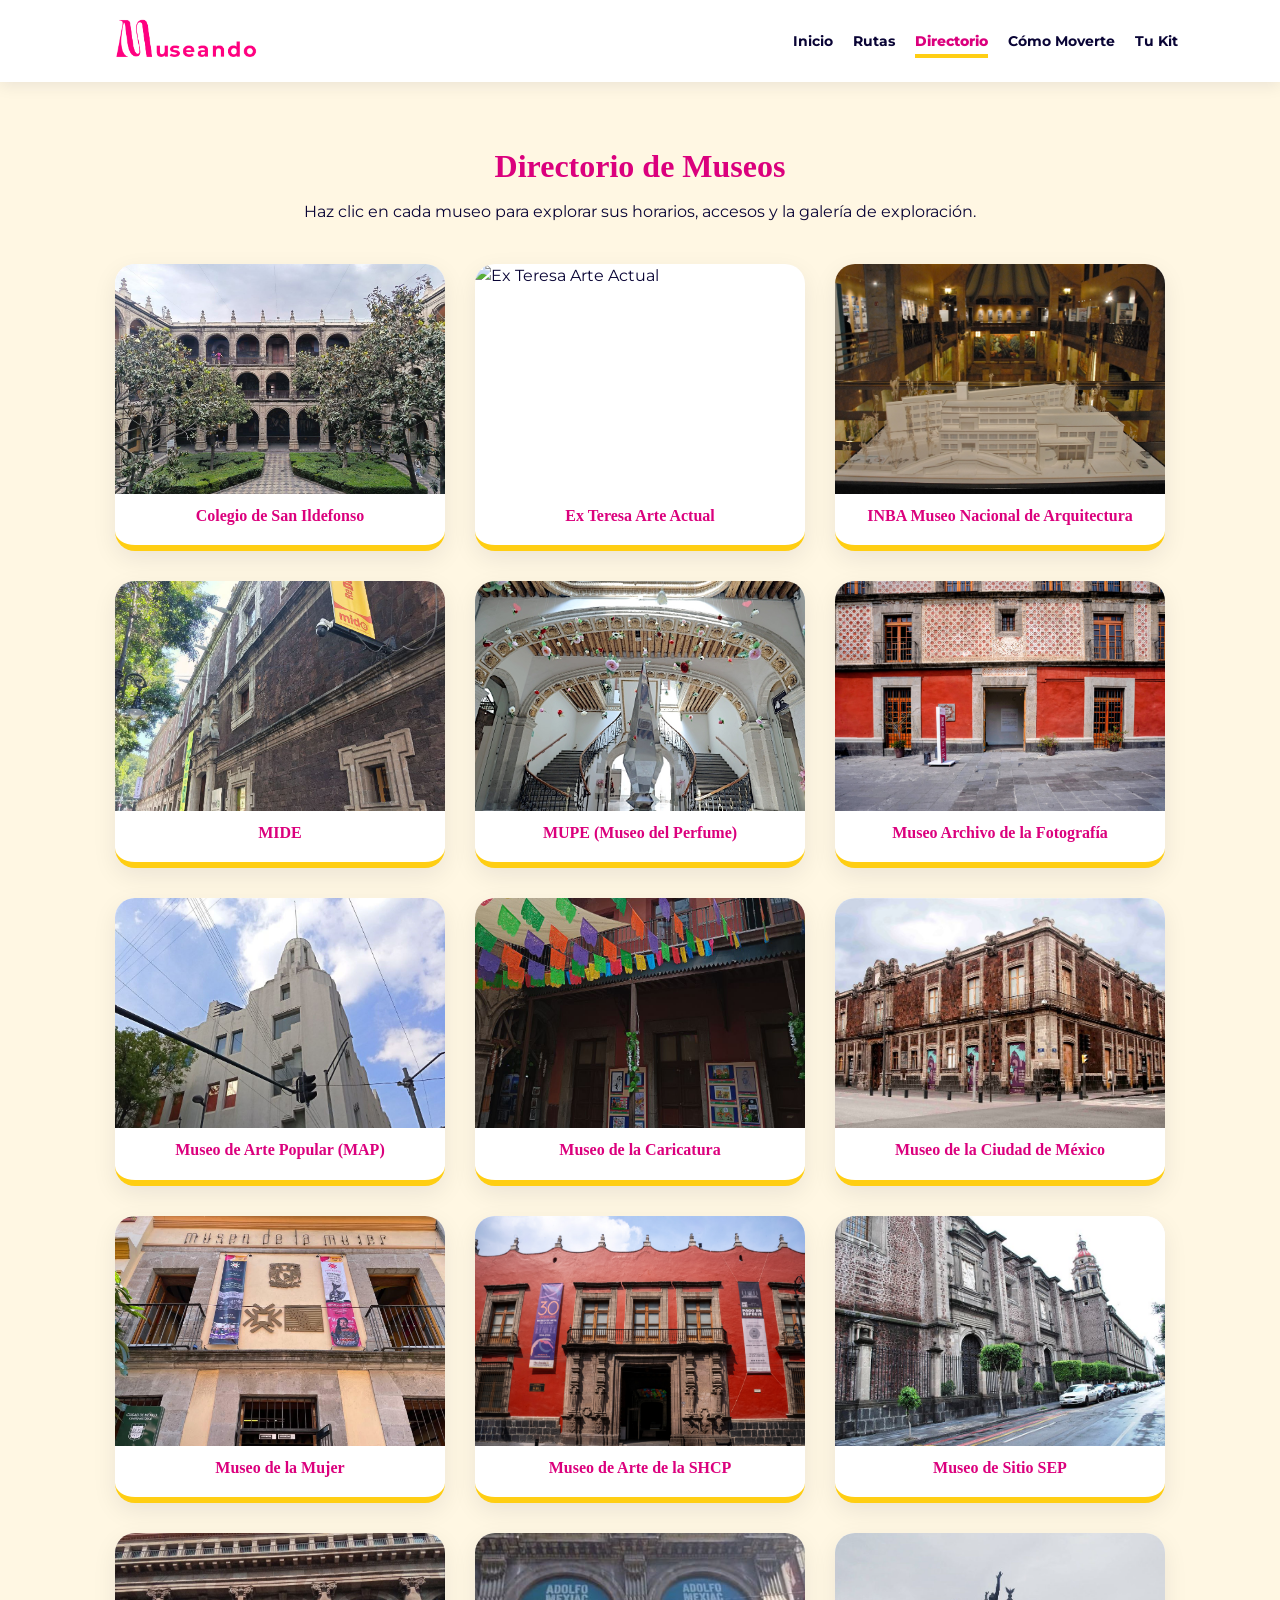
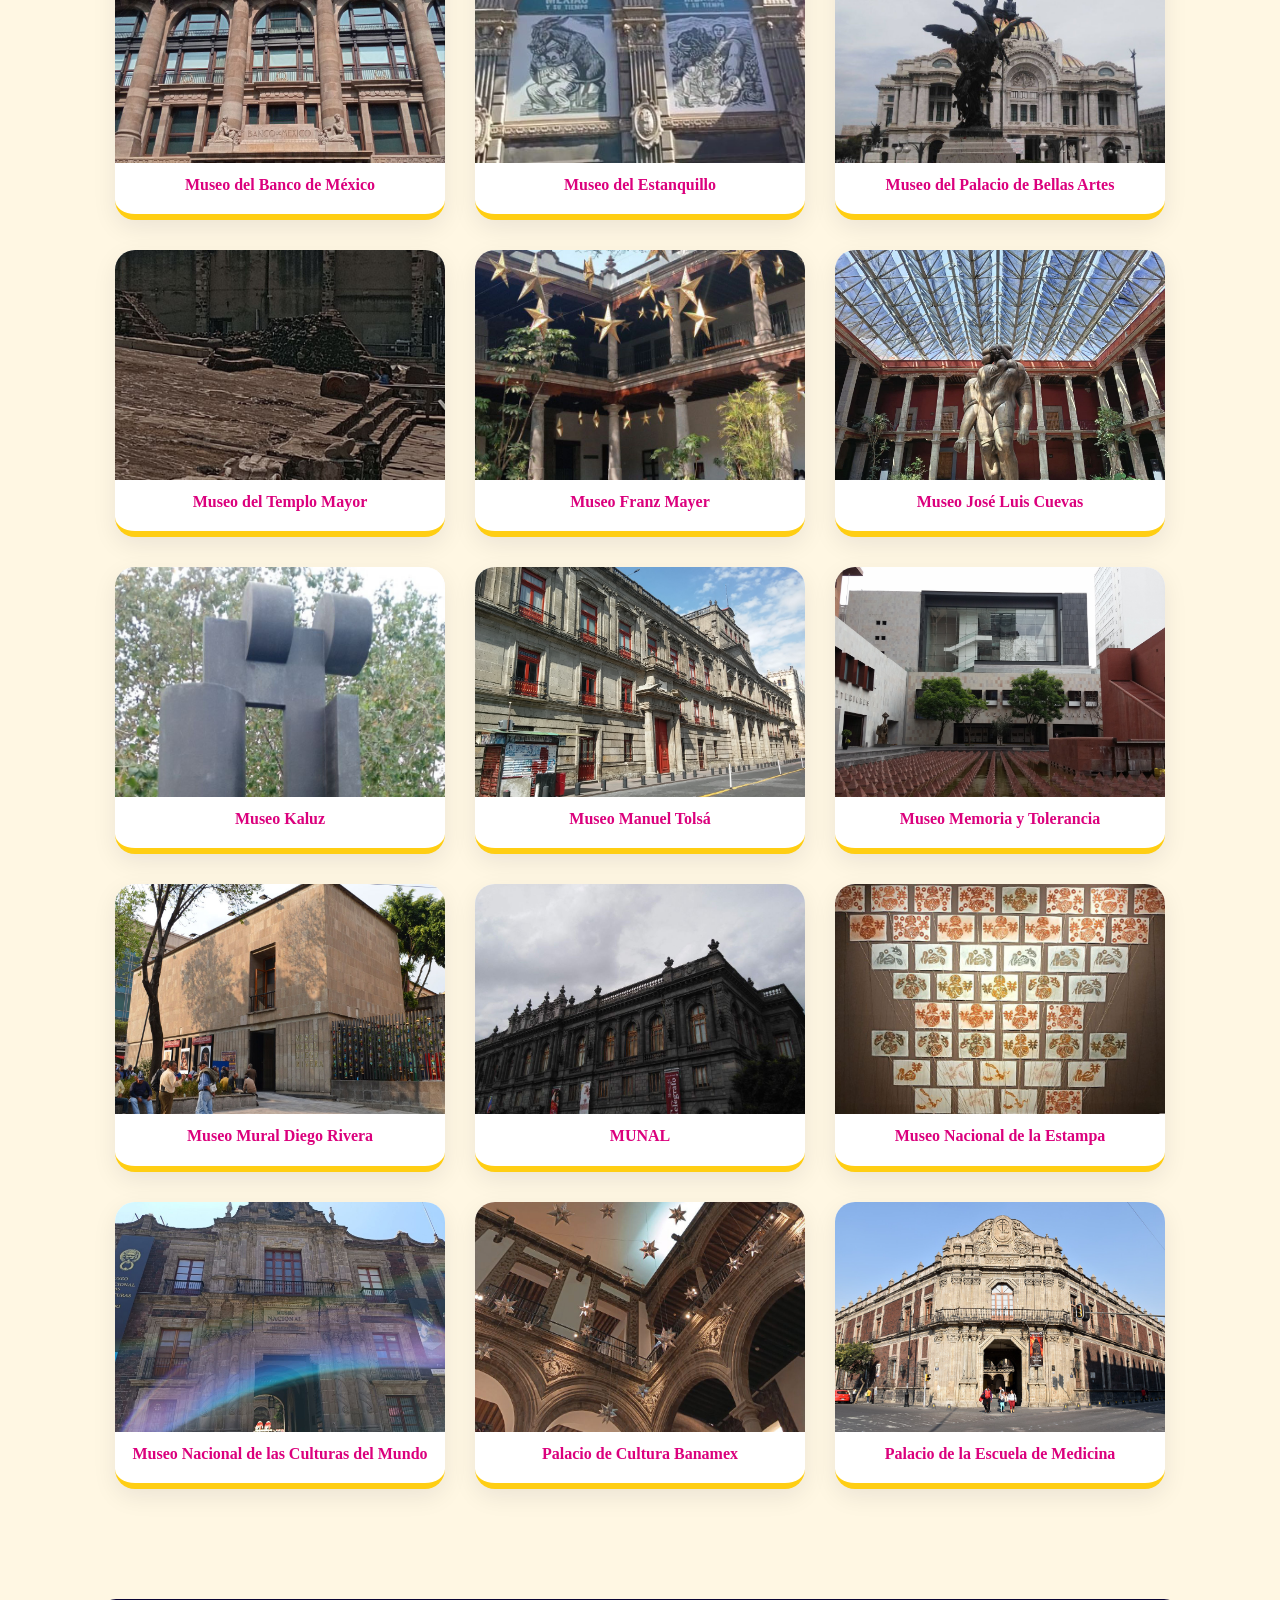
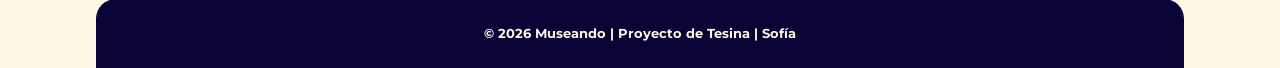
==== commit 73621cab: "Add files via upload" ====
--- a/directorio.html
+++ b/directorio.html
@@ -1,1009 +1,1011 @@
-<!DOCTYPE html>
-<html lang="es">
-<head>
-    <meta charset="UTF-8">
-    <meta name="viewport" content="width=device-width, initial-scale=1.0">
-    <title>Museando | Directorio )</title>
-    <link rel="stylesheet" href="css/style.css">
-    <link href="https://fonts.googleapis.com/css2?family=Montserrat:wght@400;600&family=Poppins:wght@700;800&display=swap" rel="stylesheet">
-</head>
-    
-<body>
-
-    <header>
-        <a href="index.html" class="logo">MUSEANDO</a>
-        <ul class="nav-links">
-            <li><a href="index.html">Inicio</a></li>
-            <li><a href="rutas.html">Rutas</a></li>
-            <li><a href="directorio.html" class="activo-nav">Directorio</a></li>
-            <li><a href="guia.html">Cómo Moverte</a></li>
-            <li><a href="kit.html">Tu Kit</a></li>
-        </ul>
-        <div class="burger">
-            <div class="line1"></div><div class="line2"></div><div class="line3"></div>
-        </div>
-    </header>
-    
-    <main class="container">
-        <h1 style="margin-bottom: 10px;">Directorio de Museos</h1>
-        <p style="margin-bottom: 40px;">Haz clic en cada museo para explorar sus horarios, accesos y la galería de exploración.</p>
-
-        <div class="grid-flex-directorio">
-            
-			 <article class="museo-card" id="san-ildefonso" onclick="toggleDetalle(this)">
-                <div class="museo-img-header">
-                    <img src="img/idelfonso1.jpg" alt="Colegio de San Ildefonso" class="museo-foto">
-                    <div class="click-overlay">VER GALERÍA E INFO ➕</div>
-                </div>
-                <h3 class="titulo-directorio">Colegio de San Ildefonso</h3>
-
-                <div class="museo-detalle">
-                    <div class="museo-info">
-                        <div class="detalles-tecnicos">
-                            <p><strong>Dirección:</strong> <a href="https://maps.app.goo.gl/P8zBPxmnmTjQZTKR9" target="_blank" class="link-mapa">Justo Sierra #16</a></p>
-                            <p><strong>Horario:</strong> Mar a Dom, 10:00 - 18:00 hrs.</p>
-                            <p><strong>Costo:</strong> $50.00 MXN.</p>
-                            <p><strong>Recorrido:</strong> 1.5 horas aprox.</p>
-                        </div>
-                        <div class="iconos-servicios">
-                            <img src="img/tienda.png" alt="Tienda" title="Tienda">
-                            <img src="img/banos.png" alt="Baños" title="Sanitarios">
-                            <img src="img/paqueteria.png" alt="Paquetería" title="Paquetería">
-                        </div>
-                        <div class="galeria-musa">
-                            <img src="img/idelfonso2.jpg" alt="Murales" class="foto-mini" onclick="abrirModal(this)">
-                            <img src="img/idelfonso3.jpg" alt="Patio Principal" class="foto-mini" onclick="abrirModal(this)">
-                            <img src="img/idelfonso4.jpg" alt="Anfiteatro" class="foto-mini" onclick="abrirModal(this)">
-                        </div>
-                        <div class="musa-tip">
-                            <img src="img/explorador.png" alt="Explorador" class="musa-icon-small">
-                            <p><strong>Nota del Explorador:</strong> Considerado la cuna del muralismo mexicano; aquí Rivera pintó su primer mural: "La Creación".</p>
-                        </div>
-                    </div>
-                </div>
-            </article>
-			
-			 <article class="museo-card" id="ex-teresa" onclick="toggleDetalle(this)">
-                <div class="museo-img-header">
-                    <img src="img/teresa1.jpg" alt="Ex Teresa Arte Actual" class="museo-foto">
-                    <div class="click-overlay">VER GALERÍA E INFO ➕</div>
-                </div>
-                <h3 class="titulo-directorio">Ex Teresa Arte Actual</h3>
-
-                <div class="museo-detalle">
-                    <div class="museo-info">
-                        <div class="detalles-tecnicos">
-                            <p><strong>Dirección:</strong> <a href="https://maps.app.goo.gl/EdjXJjTAJBRN5Jte9" target="_blank" class="link-mapa">Lic. Verdad #8</a></p>
-                            <p><strong>Horario:</strong> Lun a Dom, 10:00 - 18:00 hrs.</p>
-                            <p><strong>Costo:</strong> Entrada libre.</p>
-                            <p><strong>Recorrido:</strong> 45 min aprox.</p>
-                        </div>
-                        <div class="iconos-servicios">
-                            <img src="img/banos.png" alt="Baños" title="Sanitarios">
-                        </div>
-                        <div class="galeria-musa">
-                            <img src="exteresa_1.jpg" alt="Cúpula" class="foto-mini" onclick="abrirModal(this)">
-                            <img src="exteresa_2.jpg" alt="Instalación" class="foto-mini" onclick="abrirModal(this)">
-                            <img src="exteresa_3.jpg" alt="Fachada Inclinada" class="foto-mini" onclick="abrirModal(this)">
-                        </div>
-                        <div class="musa-tip">
-                            <img src="img/explorador.png" alt="Explorador" class="musa-icon-small">
-                            <p><strong>Nota del Explorador:</strong> Observa la evidente inclinación del edificio. Su contraste entre la arquitectura virreinal y el arte contemporáneo es único.</p>
-                        </div>
-                    </div>
-                </div>
-            </article>
-			
-			 <article class="museo-card" id="arquitectura" onclick="toggleDetalle(this)">
-                <div class="museo-img-header">
-                    <img src="img/arquitectura1.jpg" alt="Museo de Arquitectura" class="museo-foto">
-                    <div class="click-overlay">VER GALERÍA E INFO ➕</div>
-                </div>
-                <h3 class="titulo-directorio"> INBA Museo Nacional de Arquitectura</h3>
-
-                <div class="museo-detalle">
-                    <div class="museo-info">
-                        <div class="detalles-tecnicos">
-                            <p><strong>Dirección:</strong> <a href="https://maps.app.goo.gl/PdjbwCMtUABJx8or5" target="_blank" class="link-mapa">3er piso, Palacio de Bellas Artes</a></p>
-                            <p><strong>Horario:</strong> Mar a Dom, 10:00 - 18:00 hrs.</p>
-                            <p><strong>Costo:</strong> $60.00 MXN.</p>
-                            <p><strong>Recorrido:</strong> 45 min aprox.</p>
-                        </div>
-                        <div class="iconos-servicios">
-                            <img src="img/banos.png" alt="Baños" title="Sanitarios">
-                        </div>
-                        <div class="galeria-musa">
-                            <img src="arqui_1.jpg" alt="Planos" class="foto-mini" onclick="abrirModal(this)">
-                            <img src="arqui_2.jpg" alt="Maqueta" class="foto-mini" onclick="abrirModal(this)">
-                            <img src="arqui_3.jpg" alt="Exhibición" class="foto-mini" onclick="abrirModal(this)">
-                        </div>
-                        <div class="musa-tip">
-                            <img src="img/explorador.png" alt="Explorador" class="musa-icon-small">
-                            <p><strong>Nota del Explorador:</strong> Ubicado en la cúpula de Bellas Artes, ofrece una visión técnica del urbanismo y los grandes constructores de México.</p>
-                        </div>
-                    </div>
-                </div>
-            </article>
-			
-			 <article class="museo-card" id="mide" onclick="toggleDetalle(this)">
-                <div class="museo-img-header">
-                    <img src="img/mide1.jpg" alt="MIDE" class="museo-foto">
-                    <div class="click-overlay">VER GALERÍA E INFO ➕</div>
-                </div>
-                <h3 class="titulo-directorio">MIDE</h3>
-
-                <div class="museo-detalle">
-                    <div class="museo-info">
-                        <div class="detalles-tecnicos">
-                            <p><strong>Dirección:</strong> <a href="https://maps.app.goo.gl/nms1w8Qcy2vjzb1y5" target="_blank" class="link-mapa">Tacuba #17</a></p>
-                            <p><strong>Horario:</strong> Mar a Dom, 10:00 - 18:00 hrs.</p>
-                            <p><strong>Costo:</strong> $120.00 MXN.</p>
-                            <p><strong>Recorrido:</strong> 2.5 horas aprox.</p>
-                        </div>
-                        <div class="iconos-servicios">
-                            <img src="img/tienda.png" alt="Tienda" title="Tienda">
-                            <img src="img/elevador.png" alt="Accesibilidad" title="Elevador">
-                            <img src="img/banos.png" alt="Baños" title="Sanitarios">
-                            <img src="img/paqueteria.png" alt="Paquetería" title="Paquetería">
-                            <img src="img/cafeteria.png" alt="Cafetería" title="Cafetería">
-                        </div>
-                        <div class="galeria-musa">
-                            <img src="img/mide2.jpg" alt="Interactivo 1" class="foto-mini" onclick="abrirModal(this)">
-                            <img src="img/mide3.jpg" alt="Interactivo 2" class="foto-mini" onclick="abrirModal(this)">
-                            <img src="img/mide4.jpg"  alt="Patio" class="foto-mini" onclick="abrirModal(this)">
-                        </div>
-                        <div class="musa-tip">
-                            <img src="img/explorador.png" alt="Explorador" class="musa-icon-small">
-                            <p><strong>Nota del Explorador:</strong> Excelente ejemplo de arquitectura de adaptación, donde un antiguo convento alberga alta tecnología interactiva.</p>
-                        </div>
-                    </div>
-                </div>
-            </article>
-			
-			<article class="museo-card" id="mupe" onclick="toggleDetalle(this)">
-                <div class="museo-img-header">
-                    <img src="img/perfume1.jpg" alt="Museo del Perfume" class="museo-foto">
-                    <div class="click-overlay">VER GALERÍA E INFO ➕</div>
-                </div>
-                <h3 class="titulo-directorio">MUPE (Museo del Perfume)</h3>
-
-                <div class="museo-detalle">
-                    <div class="museo-info">
-                        <div class="detalles-tecnicos">
-                            <p><strong>Dirección:</strong> <a href="https://maps.app.goo.gl/prASPX3JRMEVSPdw9" target="_blank" class="link-mapa">Tacuba #12</a></p>
-                            <p><strong>Horario:</strong> Mar a Dom, 10:00 - 17:00 hrs.</p>
-                            <p><strong>Costo:</strong> $75.00 MXN.</p>
-                            <p><strong>Recorrido:</strong> 1.5 horas aprox.</p>
-                        </div>
-                        <div class="iconos-servicios">
-                            <img src="img/tienda.png" alt="Tienda" title="Tienda">
-                            <img src="img/banos.png" alt="Baños" title="Sanitarios">
-                        </div>
-                        <div class="galeria-musa">
-                            <img src="mupe_1.jpg" alt="Frascos" class="foto-mini" onclick="abrirModal(this)">
-                            <img src="mupe_2.jpg" alt="Esencias" class="foto-mini" onclick="abrirModal(this)">
-                            <img src="mupe_3.jpg" alt="Exhibición" class="foto-mini" onclick="abrirModal(this)">
-                        </div>
-                        <div class="musa-tip">
-                            <img src="img/explorador.png" alt="Explorador" class="musa-icon-small">
-                            <p><strong>Nota del Explorador:</strong> Una experiencia inmersiva y sensorial; es uno de los pocos museos en México dedicados al olfato.</p>
-                        </div>
-                    </div>
-                </div>
-            </article>
-			
-			<article class="museo-card" id="archivo-fotografia" onclick="toggleDetalle(this)">
-                <div class="museo-img-header">
-                    <img src="img/fotografia1.jpg" alt="Museo Archivo de la Fotografía" class="museo-foto">
-                    <div class="click-overlay">VER GALERÍA E INFO ➕</div>
-                </div>
-                <h3 class="titulo-directorio">Museo Archivo de la Fotografía</h3>
-
-                <div class="museo-detalle">
-                    <div class="museo-info">
-                        <div class="detalles-tecnicos">
-                            <p><strong>Dirección:</strong> <a href="https://maps.app.goo.gl/qGpagVPk6vJTcEeX9" target="_blank" class="link-mapa">República de Guatemala #34</a></p>
-                            <p><strong>Horario:</strong> Mar a Dom, 10:00 - 18:00 hrs.</p>
-                            <p><strong>Costo:</strong> Entrada libre.</p>
-                            <p><strong>Recorrido:</strong> 45 min aprox.</p>
-                        </div>
-                        <div class="iconos-servicios">
-                            <img src="img/banos.png" alt="Baños" title="Sanitarios">
-                        </div>
-                        <div class="galeria-musa">
-                            <img src="archivo_1.jpg" alt="Foto Antigua" class="foto-mini" onclick="abrirModal(this)">
-                            <img src="archivo_2.jpg" alt="Cámara" class="foto-mini" onclick="abrirModal(this)">
-                            <img src="archivo_3.jpg" alt="Galería" class="foto-mini" onclick="abrirModal(this)">
-                        </div>
-                        <div class="musa-tip">
-                            <img src="img/explorador.png" alt="Explorador" class="musa-icon-small">
-                            <p><strong>Nota del Explorador:</strong> La "Casa de las Ajaracas" expone el registro fotográfico de cómo ha evolucionado la ciudad a través del tiempo.</p>
-                        </div>
-                    </div>
-                </div>
-            </article>
-			
-			<article class="museo-card" id="arte-popular" onclick="toggleDetalle(this)">
-                <div class="museo-img-header">
-                    <img src="img/map1.jpg" alt="MAP" class="museo-foto">
-                    <div class="click-overlay">VER GALERÍA E INFO ➕</div>
-                </div>
-                <h3 class="titulo-directorio">Museo de Arte Popular (MAP)</h3>
-
-                <div class="museo-detalle">
-                    <div class="museo-info">
-                        <div class="detalles-tecnicos">
-                            <p><strong>Dirección:</strong> <a href="https://maps.app.goo.gl/C5ZBqWk3mSmgvrRy8" target="_blank" class="link-mapa">Revillagigedo #11</a></p>
-                            <p><strong>Horario:</strong> Mar a Dom, 10:00 - 18:00 hrs.</p>
-                            <p><strong>Costo:</strong> $60.00 MXN (Dom libre).</p>
-                            <p><strong>Recorrido:</strong> 2 horas aprox.</p>
-                        </div>
-                        <div class="iconos-servicios">
-                            <img src="img/tienda.png" alt="Tienda" title="Tienda">
-                            <img src="img/elevador.png" alt="Accesibilidad" title="Elevador">
-                            <img src="img/banos.png" alt="Baños" title="Sanitarios">
-                            <img src="img/paqueteria.png" alt="Paquetería" title="Paquetería">
-                        </div>
-                        <div class="galeria-musa">
-                            <img src="img/map2.jpg" alt="Alebrije 1" class="foto-mini" onclick="abrirModal(this)">
-                            <img src="img/map3.jpg" alt="Alebrije 2" class="foto-mini" onclick="abrirModal(this)">
-                            <img src="img/map4.jpg" alt="Alebrije 3" class="foto-mini" onclick="abrirModal(this)">
-                        </div>
-                        <div class="musa-tip">
-                            <img src="img/explorador.png" alt="Explorador" class="musa-icon-small">
-                            <p><strong>Nota del Explorador:</strong> El edificio es una joya del art déco que antiguamente funcionaba como estación de policía y bomberos.</p>
-                        </div>
-                    </div>
-                </div>
-            </article>
-			
-			<article class="museo-card" id="caricatura" onclick="toggleDetalle(this)">
-                <div class="museo-img-header">
-                    <img src="img/caricatura1.jpg" alt="Museo de la Caricatura" class="museo-foto">
-                    <div class="click-overlay">VER GALERÍA E INFO ➕</div>
-                </div>
-                <h3 class="titulo-directorio">Museo de la Caricatura</h3>
-
-                <div class="museo-detalle">
-                    <div class="museo-info">
-                        <div class="detalles-tecnicos">
-                            <p><strong>Dirección:</strong> <a href=https://maps.app.goo.gl/FUyLzqynDDRYmoHu5 target="_blank" class="link-mapa">Donceles #99</a></p>
-                            <p><strong>Horario:</strong> Mar a Dom, 10:00 - 17:00 hrs.</p>
-                            <p><strong>Costo:</strong> $50.00 MXN.</p>
-                            <p><strong>Recorrido:</strong> 45 min aprox.</p>
-                        </div>
-                        <div class="iconos-servicios">
-                            <img src="img/tienda.png" alt="Tienda" title="Tienda">
-                            <img src="img/banos.png" alt="Baños" title="Sanitarios">
-                        </div>
-                        <div class="galeria-musa">
-                            <img src="img/caricatura2.jpg" alt="Tiras" class="foto-mini" onclick="abrirModal(this)">
-                            <img src="img/caricatura3.jpg" alt="Humor" class="foto-mini" onclick="abrirModal(this)">
-                            <img src="img/caricatura4.jpg" alt="Patio" class="foto-mini" onclick="abrirModal(this)">
-                        </div>
-                        <div class="musa-tip">
-                            <img src="img/explorador.png" alt="Explorador" class="musa-icon-small">
-                            <p><strong>Nota del Explorador:</strong> Refleja la historia política y social del país a través del humor gráfico. ¡Puedes pedir que te hagan una caricatura!</p>
-                        </div>
-                    </div>
-                </div>
-            </article>
-			
-			<article class="museo-card" id="ciudad-mexico" onclick="toggleDetalle(this)">
-                <div class="museo-img-header">
-                    <img src="img/cdmx1.jpg" alt="Museo de la Ciudad de México" class="museo-foto">
-                    <div class="click-overlay">VER GALERÍA E INFO ➕</div>
-                </div>
-                <h3 class="titulo-directorio">Museo de la Ciudad de México</h3>
-
-                <div class="museo-detalle">
-                    <div class="museo-info">
-                        <div class="detalles-tecnicos">
-                            <p><strong>Dirección:</strong> <a href="https://maps.app.goo.gl/PmzC7CsmPPeuJV1aA" target="_blank" class="link-mapa">Pino Suárez #30</a></p>
-                            <p><strong>Horario:</strong> Mar a Dom, 10:00 - 18:00 hrs.</p>
-                            <p><strong>Costo:</strong> $40.00 MXN.</p>
-                            <p><strong>Recorrido:</strong> 1 hora aprox.</p>
-                        </div>
-                        <div class="iconos-servicios">
-                            <img src="img/tienda.png" alt="Tienda" title="Tienda">
-                            <img src="img/banos.png" alt="Baños" title="Sanitarios">
-                        </div>
-                        <div class="galeria-musa">
-                            <img src="ciudad_1.jpg" alt="Patio" class="foto-mini" onclick="abrirModal(this)">
-                            <img src="ciudad_2.jpg" alt="Exposiciones" class="foto-mini" onclick="abrirModal(this)">
-                            <img src="ciudad_3.jpg" alt="Fuente" class="foto-mini" onclick="abrirModal(this)">
-                        </div>
-                        <div class="musa-tip">
-                            <img src="img/explorador.png" alt="Explorador" class="musa-icon-small">
-                            <p><strong>Nota del Explorador:</strong> Un hermoso palacio virreinal que en su esquina exterior conserva empotrada una cabeza de serpiente prehispánica.</p>
-                        </div>
-                    </div>
-                </div>
-            </article>
-			
-			<article class="museo-card" id="mujer" onclick="toggleDetalle(this)">
-                <div class="museo-img-header">
-                    <img src="img/mujer1.jpg" alt="Museo de la Mujer" class="museo-foto">
-                    <div class="click-overlay">VER GALERÍA E INFO ➕</div>
-                </div>
-                <h3 class="titulo-directorio">Museo de la Mujer</h3>
-
-                <div class="museo-detalle">
-                    <div class="museo-info">
-                        <div class="detalles-tecnicos">
-                            <p><strong>Dirección:</strong> <a href="https://maps.app.goo.gl/i7CpvTpKKDKKfJsa9" target="_blank" class="link-mapa">República de Bolivia #17</a></p>
-                            <p><strong>Horario:</strong> Mar a Dom, 10:00 - 18:00 hrs.</p>
-                            <p><strong>Costo:</strong> $20.00 MXN.</p>
-                            <p><strong>Recorrido:</strong> 1 hora aprox.</p>
-                        </div>
-                        <div class="iconos-servicios">
-                            <img src="img/tienda.png" alt="Tienda" title="Tienda">
-                            <img src="img/banos.png" alt="Baños" title="Sanitarios">
-                        </div>
-                        <div class="galeria-musa">
-                            <img src="mujer_1.jpg" alt="Exposición" class="foto-mini" onclick="abrirModal(this)">
-                            <img src="mujer_2.jpg" alt="Documentos" class="foto-mini" onclick="abrirModal(this)">
-                            <img src="mujer_3.jpg" alt="Fachada" class="foto-mini" onclick="abrirModal(this)">
-                        </div>
-                        <div class="musa-tip">
-                            <img src="img/explorador.png" alt="Explorador" class="musa-icon-small">
-                            <p><strong>Nota del Explorador:</strong> Un espacio fundamental para revisar la historia de México desde la perspectiva de género.</p>
-                        </div>
-                    </div>
-                </div>
-            </article>
-			
-			<article class="museo-card" id="shcp" onclick="toggleDetalle(this)">
-                <div class="museo-img-header">
-                    <img src="img/shcp1.jpg" alt="Museo de Arte de la SHCP" class="museo-foto">
-                    <div class="click-overlay">VER GALERÍA E INFO ➕</div>
-                </div>
-                <h3 class="titulo-directorio">Museo de Arte de la SHCP</h3>
-
-                <div class="museo-detalle">
-                    <div class="museo-info">
-                        <div class="detalles-tecnicos">
-                            <p><strong>Dirección:</strong> <a href="https://maps.app.goo.gl/5xgWgA7Sokjv8JuA6" target="_blank" class="link-mapa">Moneda #4</a></p>
-                            <p><strong>Horario:</strong> Mar a Dom, 10:00 - 17:00 hrs.</p>
-                            <p><strong>Costo:</strong> Entrada libre.</p>
-                            <p><strong>Recorrido:</strong> 1 hora aprox.</p>
-                        </div>
-                        <div class="iconos-servicios">
-                            <img src="img/tienda.png" alt="Tienda" title="Tienda">
-                            <img src="img/banos.png" alt="Baños" title="Sanitarios">
-                        </div>
-                        <div class="galeria-musa">
-                            <img src="shcp_1.jpg" alt="Arte 1" class="foto-mini" onclick="abrirModal(this)">
-                            <img src="shcp_2.jpg" alt="Arte 2" class="foto-mini" onclick="abrirModal(this)">
-                            <img src="shcp_3.jpg" alt="Patio" class="foto-mini" onclick="abrirModal(this)">
-                        </div>
-                        <div class="musa-tip">
-                            <img src="img/explorador.png" alt="Explorador" class="musa-icon-small">
-                            <p><strong>Nota del Explorador:</strong> Ubicado en el Antiguo Palacio del Arzobispado, alberga la colección "Pago en Especie" de artistas mexicanos.</p>
-                        </div>
-                    </div>
-                </div>
-            </article>
-			
-			<article class="museo-card" id="sitio-sep" onclick="toggleDetalle(this)">
-                <div class="museo-img-header">
-                    <img src="img/sitio1.jpg" alt="Museo de Sitio SEP" class="museo-foto">
-                    <div class="click-overlay">VER GALERÍA E INFO ➕</div>
-                </div>
-                <h3 class="titulo-directorio">Museo de Sitio SEP</h3>
-
-                <div class="museo-detalle">
-                    <div class="museo-info">
-                        <div class="detalles-tecnicos">
-                            <p><strong>Dirección:</strong> <a href="https://maps.app.goo.gl/7X7pFearwSRKejRKA" target="_blank" class="link-mapa">República de Argentina #28</a></p>
-                            <p><strong>Horario:</strong> Lun a Vie, 9:00 - 17:00 hrs.</p>
-                            <p><strong>Costo:</strong> Entrada libre.</p>
-                            <p><strong>Recorrido:</strong> 1 hora aprox.</p>
-                        </div>
-                        <div class="iconos-servicios">
-                            <img src="img/banos.png" alt="Baños" title="Sanitarios">
-                        </div>
-                        <div class="galeria-musa">
-                            <img src="sep_1.jpg" alt="Mural 1" class="foto-mini" onclick="abrirModal(this)">
-                            <img src="sep_2.jpg" alt="Mural 2" class="foto-mini" onclick="abrirModal(this)">
-                            <img src="sep_3.jpg" alt="Patio" class="foto-mini" onclick="abrirModal(this)">
-                        </div>
-                        <div class="musa-tip">
-                            <img src="img/explorador.png" alt="Explorador" class="musa-icon-small">
-                            <p><strong>Nota del Explorador:</strong> Recorrer sus patios te permite apreciar los extensos murales de Diego Rivera en su contexto original.</p>
-                        </div>
-                    </div>
-                </div>
-            </article>
-
-            <article class="museo-card" id="banco-mexico" onclick="toggleDetalle(this)">
-                <div class="museo-img-header">
-                    <img src="img/banco1.jpg" alt="Banco de México" class="museo-foto">
-                    <div class="click-overlay">VER GALERÍA E INFO ➕</div>
-                </div>    
-                <h3 class="titulo-directorio">Museo del Banco de México</h3>
-
-                <div class="museo-detalle">
-                    <div class="museo-info">
-                        <div class="detalles-tecnicos">
-                            <p><strong>Dirección:</strong> <a href="https://maps.app.goo.gl/on4CZvXgTFgqmAFr5" target="_blank" class="link-mapa">Av. 5 de Mayo #2</a></p>
-                            <p><strong>Horario:</strong> Mar a Dom, 11:00 - 17:00 hrs.</p>
-                            <p><strong>Costo:</strong> Entrada libre.</p>
-                            <p><strong>Recorrido:</strong> 1 hora aprox.</p>
-                        </div>
-                        <div class="iconos-servicios">
-                            <img src="img/tienda.png" alt="Tienda" title="Tienda"> 
-                            <img src="img/elevador.png" alt="Accesibilidad" title="Elevador">
-                            <img src="img/paqueteria.png" alt="Paquetería" title="Casilleros gratuitos">
-                            <img src="img/cafeteria.png" alt="Cafetería" title="Cafetería">
-                        </div>
-                        <div class="galeria-musa">
-                            <img src="img/banco2.jpg" alt="Interior 1" class="foto-mini" onclick="abrirModal(this)">
-                            <img src="img/banco3.jpg" alt="Interior 2" class="foto-mini" onclick="abrirModal(this)">
-                            <img src="img/banco4.jpg" alt="Interior 3" class="foto-mini" onclick="abrirModal(this)">
-                        </div>
-                        <div class="musa-tip">
-                            <img src="img/explorador.png" alt="Explorador" class="musa-icon-small">
-                            <p><strong>Nota del Explorador:</strong> El acceso a la bóveda principal es una de las experiencias inmersivas más destacadas del centro.</p>
-                        </div>
-                    </div>
-                </div>
-            </article>
-			
-			 <article class="museo-card" id="estanquillo" onclick="toggleDetalle(this)">
-                <div class="museo-img-header">
-                    <img src="img/estanquillo1.jpg" alt="Museo del Estanquillo" class="museo-foto">
-                    <div class="click-overlay">VER GALERÍA E INFO ➕</div>
-                </div>
-                <h3 class="titulo-directorio">Museo del Estanquillo</h3>
-
-                <div class="museo-detalle">
-                    <div class="museo-info">
-                        <div class="detalles-tecnicos">
-                            <p><strong>Dirección:</strong> <a href="https://maps.app.goo.gl/atTLCYHE6rC9ksxA7" target="_blank" class="link-mapa">Isabel la Católica #26</a></p>
-                            <p><strong>Horario:</strong> Mié a Lun, 10:00 - 18:00 hrs.</p>
-                            <p><strong>Costo:</strong> Entrada libre.</p>
-                            <p><strong>Recorrido:</strong> 1.5 horas aprox.</p>
-                        </div>
-                        <div class="iconos-servicios">
-                            <img src="img/tienda.png" alt="Tienda" title="Tienda"> 
-                            <img src="img/elevador.png" alt="Accesibilidad" title="Elevador">
-                            <img src="img/banos.png" alt="Baños" title="Sanitarios">
-                        </div>
-                        <div class="galeria-musa">
-                            <img src="img/estanquillo2.jpg" alt="Galería 1" class="foto-mini" onclick="abrirModal(this)">
-                            <img src="img/estanquillo3.jpg" alt="Galería 2" class="foto-mini" onclick="abrirModal(this)">
-                            <img src="img/estanquillo4.jpg" alt="Galería 3" class="foto-mini" onclick="abrirModal(this)">
-                        </div>
-                        <div class="musa-tip">
-                            <img src="img/explorador.png" alt="Explorador" class="musa-icon-small">
-                            <p><strong>Nota del Explorador:</strong> No olvides subir a la terraza superior; ofrece una de las mejores vistas fotográficas de la calle Madero.</p>
-                        </div>
-                    </div>
-                </div>
-            </article>
-			
-			 <article class="museo-card" id="bellas-artes" onclick="toggleDetalle(this)">
-                <div class="museo-img-header">
-                    <img src="img/bellas1.jpg" alt="Palacio de Bellas Artes" class="museo-foto">
-                    <div class="click-overlay">VER GALERÍA E INFO ➕</div>
-                </div>
-                <h3 class="titulo-directorio">Museo del Palacio de Bellas Artes</h3>
-
-                <div class="museo-detalle">
-                    <div class="museo-info">
-                        <div class="detalles-tecnicos">
-                            <p><strong>Dirección:</strong> <a href="https://maps.app.goo.gl/ZKctmJr8Hpi8zuf99" target="_blank" class="link-mapa">Eje Central y Av. Juárez</a></p>
-                            <p><strong>Horario:</strong> Mar a Dom, 10:00 - 18:00 hrs.</p>
-                            <p><strong>Costo:</strong> $90.00 MXN.</p>
-                            <p><strong>Recorrido:</strong> 1.5 horas aprox.</p>
-                        </div>
-                        <div class="iconos-servicios">
-                            <img src="img/tienda.png" alt="Tienda" title="Tienda">
-                            <img src="img/banos.png" alt="Baños" title="Sanitarios">
-                            <img src="img/paqueteria.png" alt="Paquetería" title="Paquetería">
-                        </div>
-                        <div class="galeria-musa">
-                            <img src="img/bellas2.jpg" alt="Murales" class="foto-mini" onclick="abrirModal(this)">
-                            <img src="img/bellas3.jpg" alt="Cúpula Interior" class="foto-mini" onclick="abrirModal(this)">
-                            <img src="img/bellas4.jpg" alt="Teatro" class="foto-mini" onclick="abrirModal(this)">
-                        </div>
-                        <div class="musa-tip">
-                            <img src="img/explorador.png" alt="Explorador" class="musa-icon-small">
-                            <p><strong>Nota del Explorador:</strong> Sus pasillos resguardan el circuito de murales más importante del país, firmados por Orozco, Rivera y Siqueiros.</p>
-                        </div>
-                    </div>
-                </div>
-            </article>
-			
-			 <article class="museo-card" id="templo-mayor" onclick="toggleDetalle(this)">
-                <div class="museo-img-header">
-                    <img src="img/templo1.jpg" alt="Templo Mayor" class="museo-foto">
-                    <div class="click-overlay">VER GALERÍA E INFO ➕</div>
-                </div>
-                <h3 class="titulo-directorio">Museo del Templo Mayor</h3>
-
-                <div class="museo-detalle">
-                    <div class="museo-info">
-                        <div class="detalles-tecnicos">
-                            <p><strong>Dirección:</strong> <a href="https://maps.app.goo.gl/j7UBDCGL2F1eCTKo6" target="_blank" class="link-mapa">Seminario #8</a></p>
-                            <p><strong>Horario:</strong> Mar a Dom, 9:00 - 17:00 hrs.</p>
-                            <p><strong>Costo:</strong> $95.00 MXN (Dom libre).</p>
-                            <p><strong>Recorrido:</strong> 2 horas aprox.</p>
-                        </div>
-                        <div class="iconos-servicios">
-                            <img src="img/tienda.png" alt="Tienda" title="Tienda">
-                            <img src="img/banos.png" alt="Baños" title="Sanitarios">
-                            <img src="img/paqueteria.png" alt="Paquetería" title="Paquetería">
-                        </div>
-                        <div class="galeria-musa">
-                            <img src="img/templo2.jpg" alt="Ruinas" class="foto-mini" onclick="abrirModal(this)">
-                            <img src="img/templo3.jpg" alt="Monolito" class="foto-mini" onclick="abrirModal(this)">
-                            <img src="img/templo4.jpg" alt="Museo" class="foto-mini" onclick="abrirModal(this)">
-                        </div>
-                        <div class="musa-tip">
-                            <img src="img/explorador.png" alt="Explorador" class="musa-icon-small">
-                            <p><strong>Nota del Explorador:</strong> El recorrido exterior por las ruinas culmina magistralmente con la visualización del monolito de Tlaltecuhtli.</p>
-                        </div>
-                    </div>
-                </div>
-            </article>
-			
-			<article class="museo-card" id="franz-mayer" onclick="toggleDetalle(this)">
-                <div class="museo-img-header">
-                    <img src="img/franz1.jpg" alt="Franz Mayer" class="museo-foto">
-                    <div class="click-overlay">VER GALERÍA E INFO ➕</div>
-                </div>
-                <h3 class="titulo-directorio">Museo Franz Mayer</h3>
-
-                <div class="museo-detalle">
-                    <div class="museo-info">
-                        <div class="detalles-tecnicos">
-                            <p><strong>Dirección:</strong> <a href="https://maps.app.goo.gl/wYQhJsiG5FJnoevM6" target="_blank" class="link-mapa">Av. Hidalgo #45</a></p>
-                            <p><strong>Horario:</strong> Mar a Dom, 10:00 - 17:00 hrs.</p>
-                            <p><strong>Costo:</strong> $100.00 MXN (Mar libre).</p>
-                            <p><strong>Recorrido:</strong> 2 horas aprox.</p>
-                        </div>
-                        <div class="iconos-servicios">
-                            <img src="img/tienda.png" alt="Tienda" title="Tienda">
-                            <img src="img/banos.png" alt="Baños" title="Sanitarios">
-                            <img src="img/paqueteria.png" alt="Paquetería" title="Paquetería">
-                            <img src="img/cafeteria.png" alt="Cafetería" title="Cafetería">
-                        </div>
-                        <div class="galeria-musa">
-                            <img src="img/franz2.jpg" alt="Patio" class="foto-mini" onclick="abrirModal(this)">
-
-                            <img src="img/franz3.jpg" alt="Libros" class="foto-mini" onclick="abrirModal(this)">
-                            <img src="img/franz4.jpg" alt="Claustro" class="foto-mini" onclick="abrirModal(this)">
-                        </div>
-                        <div class="musa-tip">
-                            <img src="img/explorador.png" alt="Explorador" class="musa-icon-small">
-                            <p><strong>Nota del Explorador:</strong> Su claustro central funciona como un oasis urbano acústico que aísla el ruido exterior del Centro Histórico.</p>
-                        </div>
-                    </div>
-                </div>
-            </article>
-			
-			<article class="museo-card" id="jose-luis-cuevas" onclick="toggleDetalle(this)">
-                <div class="museo-img-header">
-                    <img src="img/cuevas1.jpg" alt="Museo José Luis Cuevas" class="museo-foto">
-                    <div class="click-overlay">VER GALERÍA E INFO ➕</div>
-                </div>
-                <h3 class="titulo-directorio">Museo José Luis Cuevas</h3>
-
-                <div class="museo-detalle">
-                    <div class="museo-info">
-                        <div class="detalles-tecnicos">
-                            <p><strong>Dirección:</strong> <a href="https://maps.app.goo.gl/s7S5byUAZFc7f7X77" target="_blank" class="link-mapa">Academia #13</a></p>
-                            <p><strong>Horario:</strong> Mar a Dom, 10:00 - 17:00 hrs.</p>
-                            <p><strong>Costo:</strong> $20.00 MXN.</p>
-                            <p><strong>Recorrido:</strong> 1 hora aprox.</p>
-                        </div>
-                        <div class="iconos-servicios">
-                            <img src="img/tienda.png" alt="Tienda" title="Tienda">
-                            <img src="img/banos.png" alt="Baños" title="Sanitarios">
-                        </div>
-                        <div class="galeria-musa">
-                            <img src="cuevas_1.jpg" alt="La Giganta" class="foto-mini" onclick="abrirModal(this)">
-                            <img src="cuevas_2.jpg" alt="Exposición" class="foto-mini" onclick="abrirModal(this)">
-                            <img src="cuevas_3.jpg" alt="Patio" class="foto-mini" onclick="abrirModal(this)">
-                        </div>
-                        <div class="musa-tip">
-                            <img src="img/explorador.png" alt="Explorador" class="musa-icon-small">
-                            <p><strong>Nota del Explorador:</strong> La escultura "La Giganta", en el centro del patio de este ex-convento, es una de las obras más imponentes de la ciudad.</p>
-                        </div>
-                    </div>
-                </div>
-            </article>
-			
-			<article class="museo-card" id="kaluz" onclick="toggleDetalle(this)">
-                <div class="museo-img-header">
-                    <img src="img/kaluz1.jpg" alt="Kaluz" class="museo-foto">
-                    <div class="click-overlay">VER GALERÍA E INFO ➕</div>
-                </div>
-                <h3 class="titulo-directorio">Museo Kaluz</h3>
-
-                <div class="museo-detalle">
-                    <div class="museo-info">
-                        <div class="detalles-tecnicos">
-                            <p><strong>Dirección:</strong> <a href="https://maps.app.goo.gl/1HwrMdsd3GP7zAMm7" target="_blank" class="link-mapa">Av. Hidalgo #85</a></p>
-                            <p><strong>Horario:</strong> Mié a Lun, 10:00 - 18:00 hrs.</p>
-                            <p><strong>Costo:</strong> $60.00 MXN (Mié libre).</p>
-                            <p><strong>Recorrido:</strong> 1.5 horas aprox.</p>
-                        </div>
-                        <div class="iconos-servicios">
-                            <img src="img/tienda.png" alt="Tienda" title="Tienda">
-                            <img src="img/elevador.png" alt="Accesibilidad" title="Elevador">
-                            <img src="img/banos.png" alt="Baños" title="Sanitarios">
-                            <img src="img/cafeteria.png" alt="Cafetería" title="Cafetería">
-                        </div>
-                        <div class="galeria-musa">
-                            <img src="img/kaluz2.jpg" alt="Terraza 1" class="foto-mini" onclick="abrirModal(this)">
-                            <img src="img/kaluz3.jpg" alt="Terraza 2" class="foto-mini" onclick="abrirModal(this)">
-                            <img src="img/kaluz4.jpg" alt="Fachada" class="foto-mini" onclick="abrirModal(this)">
-                        </div>
-                        <div class="musa-tip">
-                            <img src="img/explorador.png" alt="Explorador" class="musa-icon-small">
-                            <p><strong>Nota del Explorador:</strong> El antiguo Hotel de Cortés ofrece ahora una cafetería en la azotea con vista perimetral a la Alameda Central.</p>
-                        </div>
-                    </div>
-                </div>
-            </article>
-
-            <article class="museo-card" id="manuel-tolsa" onclick="toggleDetalle(this)">
-                <div class="museo-img-header">
-                    <img src="img/tolsa1.jpg" alt="Museo Manuel Tolsá" class="museo-foto">
-                    <div class="click-overlay">VER GALERÍA E INFO ➕</div>
-                </div>
-                <h3 class="titulo-directorio">Museo Manuel Tolsá</h3>
-
-                <div class="museo-detalle">
-                    <div class="museo-info">
-                        <div class="detalles-tecnicos">
-                            <p><strong>Dirección:</strong> <a href="https://maps.app.goo.gl/eGMr4a4HUuWyP7Pk7" target="_blank" class="link-mapa">Tacuba #5</a></p>
-                            <p><strong>Horario:</strong> Mié a Dom, 10:00 - 18:00 hrs.</p>
-                            <p><strong>Costo:</strong> $50.00 MXN.</p>
-                            <p><strong>Recorrido:</strong> 45 min aprox.</p>
-                        </div>
-                        <div class="iconos-servicios">
-                            <img src="img/tienda.png" alt="Tienda" title="Tienda"> 
-                            <img src="img/banos.png" alt="Baños" title="Sanitarios">
-                        </div>
-                        <div class="galeria-musa">
-                            <img src="tolsa_1.jpg" alt="Interior 1" class="foto-mini" onclick="abrirModal(this)">
-                            <img src="tolsa_2.jpg" alt="Interior 2" class="foto-mini" onclick="abrirModal(this)">
-                            <img src="tolsa_3.jpg" alt="Interior 3" class="foto-mini" onclick="abrirModal(this)">
-                        </div>
-                        <div class="musa-tip">
-                            <img src="img/explorador.png" alt="Explorador" class="musa-icon-small">
-                            <p><strong>Nota del Explorador:</strong> Ubicado en el Palacio de Minería, es la joya máxima de la arquitectura neoclásica en México.</p>
-                        </div>
-                    </div>
-                </div>
-            </article>
-			
-			<article class="museo-card" id="memoria-tolerancia" onclick="toggleDetalle(this)">
-                <div class="museo-img-header">
-                    <img src="img/myt1.jpg" alt="Museo Memoria y Tolerancia" class="museo-foto">
-                    <div class="click-overlay">VER GALERÍA E INFO ➕</div>
-                </div>
-                <h3 class="titulo-directorio">Museo Memoria y Tolerancia</h3>
-
-                <div class="museo-detalle">
-                    <div class="museo-info">
-                        <div class="detalles-tecnicos">
-                            <p><strong>Dirección:</strong> <a href="https://maps.app.goo.gl/33MHPKibWD9yEPeD6" target="_blank" class="link-mapa">Plaza Juárez, Centro Histórico</a></p>
-                            <p><strong>Horario:</strong> Mar a Dom, 9:00 - 18:00 hrs.</p>
-                            <p><strong>Costo:</strong> $115.00 MXN.</p>
-                            <p><strong>Recorrido:</strong> 2.5 horas aprox.</p>
-                        </div>
-                        <div class="iconos-servicios">
-                            <img src="img/tienda.png" alt="Tienda" title="Tienda">
-                            <img src="img/elevador.png" alt="Accesibilidad" title="Elevador">
-                            <img src="img/banos.png" alt="Baños" title="Sanitarios">
-                            <img src="img/cafeteria.png" alt="Cafetería" title="Cafetería">
-                        </div>
-                        <div class="galeria-musa">
-                            <img src="myt_1.jpg" alt="Sala Principal" class="foto-mini" onclick="abrirModal(this)">
-                            <img src="myt_2.jpg" alt="Vagón" class="foto-mini" onclick="abrirModal(this)">
-                            <img src="myt_3.jpg" alt="Cubo" class="foto-mini" onclick="abrirModal(this)">
-                        </div>
-                        <div class="musa-tip">
-                            <img src="img/explorador.png" alt="Explorador" class="musa-icon-small">
-                            <p><strong>Nota del Explorador:</strong> Un espacio crudo y reflexivo, con una de las museografías más modernas y galardonadas del país.</p>
-                        </div>
-                    </div>
-                </div>
-            </article>
-			
-			<article class="museo-card" id="diego-rivera" onclick="toggleDetalle(this)">
-                <div class="museo-img-header">
-                    <img src="img/diego1.jpg" alt="Museo Mural Diego Rivera" class="museo-foto">
-                    <div class="click-overlay">VER GALERÍA E INFO ➕</div>
-                </div>
-                <h3 class="titulo-directorio">Museo Mural Diego Rivera</h3>
-
-                <div class="museo-detalle">
-                    <div class="museo-info">
-                        <div class="detalles-tecnicos">
-                            <p><strong>Dirección:</strong> <a href=https://maps.app.goo.gl/sTukY6Q86QcFFXgy9 target="_blank" class="link-mapa">Balderas y Colón, s/n</a></p>
-                            <p><strong>Horario:</strong> Mar a Dom, 10:00 - 18:00 hrs.</p>
-                            <p><strong>Costo:</strong> $45.00 MXN.</p>
-                            <p><strong>Recorrido:</strong> 45 min aprox.</p>
-                        </div>
-                        <div class="iconos-servicios">
-                            <img src="img/tienda.png" alt="Tienda" title="Tienda">
-                            <img src="img/banos.png" alt="Baños" title="Sanitarios">
-                        </div>
-                        <div class="galeria-musa">
-                            <img src="diego_1.jpg" alt="Mural Completo" class="foto-mini" onclick="abrirModal(this)">
-                            <img src="diego_2.jpg" alt="Detalle" class="foto-mini" onclick="abrirModal(this)">
-                            <img src="diego_3.jpg" alt="Fachada" class="foto-mini" onclick="abrirModal(this)">
-                        </div>
-                        <div class="musa-tip">
-                            <img src="img/explorador.png" alt="Explorador" class="musa-icon-small">
-                            <p><strong>Nota del Explorador:</strong> Resguarda el famoso mural rescatado del antiguo Hotel Prado tras el sismo del 85: "Sueño de una tarde dominical".</p>
-                        </div>
-                    </div>
-                </div>
-            </article>
-			
-			<article class="museo-card" id="munal" onclick="toggleDetalle(this)">
-                <div class="museo-img-header">
-                    <img src="img/munal1.jpg" alt="MUNAL" class="museo-foto">
-                    <div class="click-overlay">VER GALERÍA E INFO ➕</div>
-                </div>
-                <h3 class="titulo-directorio">MUNAL</h3>
-
-                <div class="museo-detalle">
-                    <div class="museo-info">
-                        <div class="detalles-tecnicos">
-                            <p><strong>Dirección:</strong> <a href="https://maps.app.goo.gl/88pjKLWncQsVjkXBA" target="_blank" class="link-mapa">Tacuba #8</a></p>
-                            <p><strong>Horario:</strong> Mar a Dom, 10:00 - 18:00 hrs.</p>
-                            <p><strong>Costo:</strong> $90.00 MXN (Dom libre).</p>
-                            <p><strong>Recorrido:</strong> 2.5 horas aprox.</p>
-                        </div>
-                        <div class="iconos-servicios">
-                            <img src="img/tienda.png" alt="Tienda" title="Tienda">
-                            <img src="img/elevador.png" alt="Accesibilidad" title="Elevador">
-                            <img src="img/banos.png" alt="Baños" title="Sanitarios">
-                            <img src="img/paqueteria.png" alt="Paquetería" title="Paquetería">
-                        </div>
-                        <div class="galeria-musa">
-                            <img src="img/munal2.jpg" alt="Escalera" class="foto-mini" onclick="abrirModal(this)">
-                            <img src="img/munal3.jpg" alt="Sala" class="foto-mini" onclick="abrirModal(this)">
-                            <img src="img/munal4.jpg" alt="Patio" class="foto-mini" onclick="abrirModal(this)">
-                        </div>
-                        <div class="musa-tip">
-                            <img src="img/explorador.png" alt="Explorador" class="musa-icon-small">
-                            <p><strong>Nota del Explorador:</strong> La Escalera Monumental es el centro visual del edificio. Presta atención a los detalles de herrería y mármol.</p>
-                        </div>
-                    </div>
-                </div>
-            </article>
-			
-			<article class="museo-card" id="estampa" onclick="toggleDetalle(this)">
-                <div class="museo-img-header">
-                    <img src="img/estampa1.jpg" alt="Estampa" class="museo-foto">
-                    <div class="click-overlay">VER GALERÍA E INFO ➕</div>
-                </div>
-                <h3 class="titulo-directorio">Museo Nacional de la Estampa</h3>
-
-                <div class="museo-detalle">
-                    <div class="museo-info">
-                        <div class="detalles-tecnicos">
-                            <p><strong>Dirección:</strong> <a href="https://maps.app.goo.gl/hE38NTvP8KzXnZBr8" target="_blank" class="link-mapa">Av. Hidalgo #39</a></p>
-                            <p><strong>Horario:</strong> Mar a Dom, 10:00 - 18:00 hrs.</p>
-                            <p><strong>Costo:</strong> $60.00 MXN (Dom libre).</p>
-                            <p><strong>Recorrido:</strong> 45 min aprox.</p>
-                        </div>
-                        <div class="iconos-servicios">
-                            <img src="img/tienda.png" alt="Tienda" title="Tienda">
-                            <img src="img/banos.png" alt="Baños" title="Sanitarios">
-                            <img src="img/paqueteria.png" alt="Paquetería" title="Paquetería">
-                        </div>
-                        <div class="galeria-musa">
-                            <img src="img/estampa2.jpg" alt="Grabado 1" class="foto-mini" onclick="abrirModal(this)">
-                            <img src="img/estampa3.jpg" alt="Grabado 2" class="foto-mini" onclick="abrirModal(this)">
-                            <img src="img/estampa4.jpg" alt="Grabado 3" class="foto-mini" onclick="abrirModal(this)">
-                        </div>
-                        <div class="musa-tip">
-                            <img src="img/explorador.png" alt="Explorador" class="musa-icon-small">
-                            <p><strong>Nota del Explorador:</strong> Un recinto íntimo fundamental para comprender la gráfica y el grabado de los artistas mexicanos.</p>
-                        </div>
-                    </div>
-                </div>
-            </article>
-			
-			<article class="museo-card" id="culturas-mundo" onclick="toggleDetalle(this)">
-                <div class="museo-img-header">
-                    <img src="img/culturas1.jpg" alt="Culturas del Mundo" class="museo-foto">
-                    <div class="click-overlay">VER GALERÍA E INFO ➕</div>
-                </div>
-                <h3 class="titulo-directorio">Museo Nacional de las Culturas del Mundo</h3>
-
-                <div class="museo-detalle">
-                    <div class="museo-info">
-                        <div class="detalles-tecnicos">
-                            <p><strong>Dirección:</strong> <a href="https://maps.app.goo.gl/7bVK9QN4JJ7DHYgXA" target="_blank" class="link-mapa">Moneda #13</a></p>
-                            <p><strong>Horario:</strong> Mar a Dom, 10:00 - 17:00 hrs.</p>
-                            <p><strong>Costo:</strong> Entrada libre.</p>
-                            <p><strong>Recorrido:</strong> 1.5 horas aprox.</p>
-                        </div>
-                        <div class="iconos-servicios">
-                            <img src="img/banos.png" alt="Baños" title="Sanitarios">
-                            <img src="img/paqueteria.png" alt="Paquetería" title="Paquetería">
-                        </div>
-                        <div class="galeria-musa">
-                            <img src="culturas_1.jpg" alt="Egipto" class="foto-mini" onclick="abrirModal(this)">
-                            <img src="culturas_2.jpg" alt="Grecia" class="foto-mini" onclick="abrirModal(this)">
-                            <img src="culturas_3.jpg" alt="Japón" class="foto-mini" onclick="abrirModal(this)">
-                        </div>
-                        <div class="musa-tip">
-                            <img src="img/explorador.png" alt="Explorador" class="musa-icon-small">
-                            <p><strong>Nota del Explorador:</strong> Fue el primer museo de México y es uno de los pocos en América Latina dedicados a culturas de otros continentes.</p>
-                        </div>
-                    </div>
-                </div>
-            </article>
-			
-			<article class="museo-card" id="palacio-iturbide" onclick="toggleDetalle(this)">
-                <div class="museo-img-header">
-                    <img src="img/iturbide1.jpg" alt="Palacio Iturbide" class="museo-foto">
-                    <div class="click-overlay">VER GALERÍA E INFO ➕</div>
-                </div>
-                <h3 class="titulo-directorio">Palacio de Cultura Banamex</h3>
-
-                <div class="museo-detalle">
-                    <div class="museo-info">
-                        <div class="detalles-tecnicos">
-                            <p><strong>Dirección:</strong> <a href="https://maps.app.goo.gl/jkSH88uyu2JrYe2n9" target="_blank" class="link-mapa">Madero #17</a></p>
-                            <p><strong>Horario:</strong> Lun a Dom, 10:00 - 19:00 hrs.</p>
-                            <p><strong>Costo:</strong> Entrada libre.</p>
-                            <p><strong>Recorrido:</strong> 1 hora aprox.</p>
-                        </div>
-                        <div class="iconos-servicios">
-                            <img src="img/tienda.png" alt="Tienda" title="Tienda">
-                            <img src="img/banos.png" alt="Baños" title="Sanitarios">
-                            <img src="img/paqueteria.png" alt="Paquetería" title="Paquetería">
-                        </div>
-                        <div class="galeria-musa">
-                            <img src="img/iturbide2.jpg" alt="Foto 1" class="foto-mini" onclick="abrirModal(this)">
-                            <img src="img/iturbide3.jpg" alt="Foto 2" class="foto-mini" onclick="abrirModal(this)">
-                            <img src="img/iturbide4.jpg" alt="Foto 3" class="foto-mini" onclick="abrirModal(this)">
-                        </div>
-                        <div class="musa-tip">
-                            <img src="img/explorador.png" alt="Explorador" class="musa-icon-small">
-                            <p><strong>Nota del Explorador:</strong> Obra cumbre del barroco novohispano. Las exposiciones en su planta baja suelen ser gratuitas.</p>
-                        </div>
-                    </div>
-                </div>
-            </article>
-            
-			<article class="museo-card" id="medicina" onclick="toggleDetalle(this)">
-                <div class="museo-img-header">
-                    <img src="img/medicina1.jpg" alt="Palacio de la Escuela de Medicina" class="museo-foto">
-                    <div class="click-overlay">VER GALERÍA E INFO ➕</div>
-                </div>
-                <h3 class="titulo-directorio">Palacio de la Escuela de Medicina</h3>
-
-                <div class="museo-detalle">
-                    <div class="museo-info">
-                        <div class="detalles-tecnicos">
-                            <p><strong>Dirección:</strong> <a href="https://maps.app.goo.gl/H1m3D2moyTw1wo9S9" target="_blank" class="link-mapa">República de Brasil #33</a></p>
-                            <p><strong>Horario:</strong> Lun a Dom, 9:00 - 18:00 hrs.</p>
-                            <p><strong>Costo:</strong> Entrada libre.</p>
-                            <p><strong>Recorrido:</strong> 1.5 horas aprox.</p>
-                        </div>
-                        <div class="iconos-servicios">
-                            <img src="img/tienda.png" alt="Tienda" title="Tienda">
-                            <img src="img/banos.png" alt="Baños" title="Sanitarios">
-                        </div>
-                        <div class="galeria-musa">
-                            <img src="medicina_1.jpg" alt="Sala 1" class="foto-mini" onclick="abrirModal(this)">
-                            <img src="medicina_2.jpg" alt="Sala 2" class="foto-mini" onclick="abrirModal(this)">
-                            <img src="medicina_3.jpg" alt="Patio" class="foto-mini" onclick="abrirModal(this)">
-                        </div>
-                        <div class="musa-tip">
-                            <img src="img/explorador.png" alt="Explorador" class="musa-icon-small">
-                            <p><strong>Nota del Explorador:</strong> Antiguo Palacio de la Inquisición, hoy alberga fascinantes colecciones de anatomía y herbolaria.</p>
-                        </div>
-                    </div>
-                </div>
-            </article>
-
-            
-
-        </div>
-    </main>
-
-    <div id="imageModal" class="modal-galeria">
-        <span class="cerrar-modal" onclick="cerrarModal()">×</span>
-        <a class="flecha flecha-izq" onclick="cambiarImagen(-1)">❮</a>
-        <a class="flecha flecha-der" onclick="cambiarImagen(1)">❯</a>
-        <img class="modal-contenido" id="imgExpandida">
-    </div>
-
-    <footer>
-        <p>© 2026 Museando | Proyecto de Tesina | Sofía</p>
-    </footer>
-
-    <script>
-        // Función para abrir/cerrar tarjetas
-        function toggleDetalle(elemento) {
-            const detalle = elemento.querySelector('.museo-detalle');
-            detalle.classList.toggle('abierto');
-            const overlay = elemento.querySelector('.click-overlay');
-            if (detalle.classList.contains('abierto')) {
-                overlay.innerHTML = "CERRAR INFO ➖";
-            } else {
-                overlay.innerHTML = "VER GALERÍA E INFO ➕";
-            }
-        }
-
-        // Menú hamburguesa
-        const burger = document.querySelector('.burger');
-        const nav = document.querySelector('.nav-links');
-        burger.addEventListener('click', () => { 
-            nav.classList.toggle('nav-active'); 
-        });
-
-        // Script para enlaces cruzados
-        document.addEventListener("DOMContentLoaded", () => {
-            if (window.location.hash) {
-                setTimeout(() => {
-                    const museoDestino = document.querySelector(window.location.hash);
-                    if (museoDestino) {
-                        toggleDetalle(museoDestino);
-                        const posicionY = museoDestino.getBoundingClientRect().top + window.scrollY - 100;
-                        window.scrollTo({ top: posicionY, behavior: 'smooth' });
-                    }
-                }, 500); 
-            }
-        });
-        
-        // --- FUNCIONES PARA LA GALERÍA LIGHTBOX CON SLIDER ---
-        let imagenesActuales = []; 
-        let indiceActual = 0;      
-
-        function abrirModal(elementoImagen) {
-            event.stopPropagation();
-            const contenedorGaleria = elementoImagen.closest('.galeria-musa');
-            const todasLasFotos = contenedorGaleria.querySelectorAll('.foto-mini');
-            
-            imagenesActuales = Array.from(todasLasFotos).map(img => img.src);
-            indiceActual = imagenesActuales.indexOf(elementoImagen.src);
-            
-            mostrarImagenModal();
-            document.getElementById("imageModal").style.display = "block";
-        }
-
-        function mostrarImagenModal() {
-            const imgModal = document.getElementById("imgExpandida");
-            imgModal.src = imagenesActuales[indiceActual];
-        }
-
-        function cambiarImagen(direccion) {
-            indiceActual += direccion;
-            if (indiceActual >= imagenesActuales.length) {
-                indiceActual = 0;
-            }
-            if (indiceActual < 0) {
-                indiceActual = imagenesActuales.length - 1;
-            }
-            mostrarImagenModal();
-        }
-
-        function cerrarModal() {
-            document.getElementById("imageModal").style.display = "none";
-        }
-
-        window.onclick = function(event) {
-            const modal = document.getElementById("imageModal");
-            if (event.target == modal) {
-                modal.style.display = "none";
-            }
-        }
-    </script>
-</body>
+<!DOCTYPE html>
+<html lang="es">
+<head>
+    <meta charset="UTF-8">
+    <meta name="viewport" content="width=device-width, initial-scale=1.0">
+    <title>Museando | Directorio )</title>
+    <link rel="stylesheet" href="css/style.css">
+    <link href="https://fonts.googleapis.com/css2?family=Montserrat:wght@400;600&family=Poppins:wght@700;800&display=swap" rel="stylesheet">
+</head>
+    
+<body>
+
+    <header>
+        <a href="index.html" class="logo">
+        <img src="img/museando transparente.png" alt="Logo Museando" class="logo-img">
+    </a>
+        <ul class="nav-links">
+            <li><a href="index.html">Inicio</a></li>
+            <li><a href="rutas.html">Rutas</a></li>
+            <li><a href="directorio.html" class="activo-nav">Directorio</a></li>
+            <li><a href="guia.html">Cómo Moverte</a></li>
+            <li><a href="kit.html">Tu Kit</a></li>
+        </ul>
+        <div class="burger">
+            <div class="line1"></div><div class="line2"></div><div class="line3"></div>
+        </div>
+    </header>
+    
+    <main class="container">
+        <h1 style="margin-bottom: 10px;">Directorio de Museos</h1>
+        <p style="margin-bottom: 40px;">Haz clic en cada museo para explorar sus horarios, accesos y la galería de exploración.</p>
+
+        <div class="grid-flex-directorio">
+            
+			 <article class="museo-card" id="san-ildefonso" onclick="toggleDetalle(this)">
+                <div class="museo-img-header">
+                    <img src="img/idelfonso1.jpg" alt="Colegio de San Ildefonso" class="museo-foto">
+                    <div class="click-overlay">VER GALERÍA E INFO ➕</div>
+                </div>
+                <h3 class="titulo-directorio">Colegio de San Ildefonso</h3>
+
+                <div class="museo-detalle">
+                    <div class="museo-info">
+                        <div class="detalles-tecnicos">
+                            <p><strong>Dirección:</strong> <a href="https://maps.app.goo.gl/P8zBPxmnmTjQZTKR9" target="_blank" class="link-mapa">Justo Sierra #16</a></p>
+                            <p><strong>Horario:</strong> Mar a Dom, 10:00 - 18:00 hrs.</p>
+                            <p><strong>Costo:</strong> $50.00 MXN.</p>
+                            <p><strong>Recorrido:</strong> 1.5 horas aprox.</p>
+                        </div>
+                        <div class="iconos-servicios">
+                            <img src="img/tienda.svg" alt="Tienda" title="Tienda">
+                            <img src="img/banos.svg" alt="Baños" title="Sanitarios">
+                            <img src="img/paqueteria.svg" alt="Paquetería" title="Paquetería">
+                        </div>
+                        <div class="galeria-musa">
+                            <img src="img/idelfonso2.jpg" alt="Murales" class="foto-mini" onclick="abrirModal(this)">
+                            <img src="img/idelfonso3.jpg" alt="Patio Principal" class="foto-mini" onclick="abrirModal(this)">
+                            <img src="img/idelfonso4.jpg" alt="Anfiteatro" class="foto-mini" onclick="abrirModal(this)">
+                        </div>
+                        <div class="musa-tip">
+                            <img src="img/explorador.svg" alt="Explorador" class="musa-icon-small">
+                            <p><strong>Nota del Explorador:</strong> Considerado la cuna del muralismo mexicano; aquí Rivera pintó su primer mural: "La Creación".</p>
+                        </div>
+                    </div>
+                </div>
+            </article>
+			
+			 <article class="museo-card" id="ex-teresa" onclick="toggleDetalle(this)">
+                <div class="museo-img-header">
+                    <img src="img/exteresa1.jpg" alt="Ex Teresa Arte Actual" class="museo-foto">
+                    <div class="click-overlay">VER GALERÍA E INFO ➕</div>
+                </div>
+                <h3 class="titulo-directorio">Ex Teresa Arte Actual</h3>
+
+                <div class="museo-detalle">
+                    <div class="museo-info">
+                        <div class="detalles-tecnicos">
+                            <p><strong>Dirección:</strong> <a href="https://maps.app.goo.gl/EdjXJjTAJBRN5Jte9" target="_blank" class="link-mapa">Lic. Verdad #8</a></p>
+                            <p><strong>Horario:</strong> Lun a Dom, 10:00 - 18:00 hrs.</p>
+                            <p><strong>Costo:</strong> Entrada libre.</p>
+                            <p><strong>Recorrido:</strong> 45 min aprox.</p>
+                        </div>
+                        <div class="iconos-servicios">
+                            <img src="img/banos.svg" alt="Baños" title="Sanitarios">
+                        </div>
+                        <div class="galeria-musa">
+                            <img src="img/exteresa2.jpg" alt="Cúpula" class="foto-mini" onclick="abrirModal(this)">
+                            <img src="img/exteresa3.jpg" alt="Instalación" class="foto-mini" onclick="abrirModal(this)">
+                            <img src="img/exteresa4.jpg" alt="Fachada Inclinada" class="foto-mini" onclick="abrirModal(this)">
+                        </div>
+                        <div class="musa-tip">
+                            <img src="img/explorador.svg" alt="Explorador" class="musa-icon-small">
+                            <p><strong>Nota del Explorador:</strong> Observa la evidente inclinación del edificio. Su contraste entre la arquitectura virreinal y el arte contemporáneo es único.</p>
+                        </div>
+                    </div>
+                </div>
+            </article>
+			
+			 <article class="museo-card" id="arquitectura" onclick="toggleDetalle(this)">
+                <div class="museo-img-header">
+                    <img src="img/arquitectura1.jpg" alt="Museo de Arquitectura" class="museo-foto">
+                    <div class="click-overlay">VER GALERÍA E INFO ➕</div>
+                </div>
+                <h3 class="titulo-directorio"> INBA Museo Nacional de Arquitectura</h3>
+
+                <div class="museo-detalle">
+                    <div class="museo-info">
+                        <div class="detalles-tecnicos">
+                            <p><strong>Dirección:</strong> <a href="https://maps.app.goo.gl/PdjbwCMtUABJx8or5" target="_blank" class="link-mapa">3er piso, Palacio de Bellas Artes</a></p>
+                            <p><strong>Horario:</strong> Mar a Dom, 10:00 - 18:00 hrs.</p>
+                            <p><strong>Costo:</strong> $60.00 MXN.</p>
+                            <p><strong>Recorrido:</strong> 45 min aprox.</p>
+                        </div>
+                        <div class="iconos-servicios">
+                            <img src="img/banos.svg" alt="Baños" title="Sanitarios">
+                        </div>
+                        <div class="galeria-musa">
+                            <img src="arqui_1.jpg" alt="Planos" class="foto-mini" onclick="abrirModal(this)">
+                            <img src="arqui_2.jpg" alt="Maqueta" class="foto-mini" onclick="abrirModal(this)">
+                            <img src="arqui_3.jpg" alt="Exhibición" class="foto-mini" onclick="abrirModal(this)">
+                        </div>
+                        <div class="musa-tip">
+                            <img src="img/explorador.svg" alt="Explorador" class="musa-icon-small">
+                            <p><strong>Nota del Explorador:</strong> Ubicado en la cúpula de Bellas Artes, ofrece una visión técnica del urbanismo y los grandes constructores de México.</p>
+                        </div>
+                    </div>
+                </div>
+            </article>
+			
+			 <article class="museo-card" id="mide" onclick="toggleDetalle(this)">
+                <div class="museo-img-header">
+                    <img src="img/mide1.jpg" alt="MIDE" class="museo-foto">
+                    <div class="click-overlay">VER GALERÍA E INFO ➕</div>
+                </div>
+                <h3 class="titulo-directorio">MIDE</h3>
+
+                <div class="museo-detalle">
+                    <div class="museo-info">
+                        <div class="detalles-tecnicos">
+                            <p><strong>Dirección:</strong> <a href="https://maps.app.goo.gl/nms1w8Qcy2vjzb1y5" target="_blank" class="link-mapa">Tacuba #17</a></p>
+                            <p><strong>Horario:</strong> Mar a Dom, 10:00 - 18:00 hrs.</p>
+                            <p><strong>Costo:</strong> $120.00 MXN.</p>
+                            <p><strong>Recorrido:</strong> 2.5 horas aprox.</p>
+                        </div>
+                        <div class="iconos-servicios">
+                            <img src="img/tienda.svg" alt="Tienda" title="Tienda">
+                            <img src="img/elevador.svg" alt="Accesibilidad" title="Elevador">
+                            <img src="img/banos.svg" alt="Baños" title="Sanitarios">
+                            <img src="img/paqueteria.svg" alt="Paquetería" title="Paquetería">
+                            <img src="img/cafeteria.svg" alt="Cafetería" title="Cafetería">
+                        </div>
+                        <div class="galeria-musa">
+                            <img src="img/mide2.jpg" alt="Interactivo 1" class="foto-mini" onclick="abrirModal(this)">
+                            <img src="img/mide3.jpg" alt="Interactivo 2" class="foto-mini" onclick="abrirModal(this)">
+                            <img src="img/mide4.jpg"  alt="Patio" class="foto-mini" onclick="abrirModal(this)">
+                        </div>
+                        <div class="musa-tip">
+                            <img src="img/explorador.svg" alt="Explorador" class="musa-icon-small">
+                            <p><strong>Nota del Explorador:</strong> Excelente ejemplo de arquitectura de adaptación, donde un antiguo convento alberga alta tecnología interactiva.</p>
+                        </div>
+                    </div>
+                </div>
+            </article>
+			
+			<article class="museo-card" id="mupe" onclick="toggleDetalle(this)">
+                <div class="museo-img-header">
+                    <img src="img/perfume1.jpg" alt="Museo del Perfume" class="museo-foto">
+                    <div class="click-overlay">VER GALERÍA E INFO ➕</div>
+                </div>
+                <h3 class="titulo-directorio">MUPE (Museo del Perfume)</h3>
+
+                <div class="museo-detalle">
+                    <div class="museo-info">
+                        <div class="detalles-tecnicos">
+                            <p><strong>Dirección:</strong> <a href="https://maps.app.goo.gl/prASPX3JRMEVSPdw9" target="_blank" class="link-mapa">Tacuba #12</a></p>
+                            <p><strong>Horario:</strong> Mar a Dom, 10:00 - 17:00 hrs.</p>
+                            <p><strong>Costo:</strong> $75.00 MXN.</p>
+                            <p><strong>Recorrido:</strong> 1.5 horas aprox.</p>
+                        </div>
+                        <div class="iconos-servicios">
+                            <img src="img/tienda.svg" alt="Tienda" title="Tienda">
+                            <img src="img/banos.svg" alt="Baños" title="Sanitarios">
+                        </div>
+                        <div class="galeria-musa">
+                            <img src="mupe_1.jpg" alt="Frascos" class="foto-mini" onclick="abrirModal(this)">
+                            <img src="mupe_2.jpg" alt="Esencias" class="foto-mini" onclick="abrirModal(this)">
+                            <img src="mupe_3.jpg" alt="Exhibición" class="foto-mini" onclick="abrirModal(this)">
+                        </div>
+                        <div class="musa-tip">
+                            <img src="img/explorador.svg" alt="Explorador" class="musa-icon-small">
+                            <p><strong>Nota del Explorador:</strong> Una experiencia inmersiva y sensorial; es uno de los pocos museos en México dedicados al olfato.</p>
+                        </div>
+                    </div>
+                </div>
+            </article>
+			
+			<article class="museo-card" id="archivo-fotografia" onclick="toggleDetalle(this)">
+                <div class="museo-img-header">
+                    <img src="img/fotografia1.jpg" alt="Museo Archivo de la Fotografía" class="museo-foto">
+                    <div class="click-overlay">VER GALERÍA E INFO ➕</div>
+                </div>
+                <h3 class="titulo-directorio">Museo Archivo de la Fotografía</h3>
+
+                <div class="museo-detalle">
+                    <div class="museo-info">
+                        <div class="detalles-tecnicos">
+                            <p><strong>Dirección:</strong> <a href="https://maps.app.goo.gl/qGpagVPk6vJTcEeX9" target="_blank" class="link-mapa">República de Guatemala #34</a></p>
+                            <p><strong>Horario:</strong> Mar a Dom, 10:00 - 18:00 hrs.</p>
+                            <p><strong>Costo:</strong> Entrada libre.</p>
+                            <p><strong>Recorrido:</strong> 45 min aprox.</p>
+                        </div>
+                        <div class="iconos-servicios">
+                            <img src="img/banos.svg" alt="Baños" title="Sanitarios">
+                        </div>
+                        <div class="galeria-musa">
+                            <img src="archivo_1.jpg" alt="Foto Antigua" class="foto-mini" onclick="abrirModal(this)">
+                            <img src="archivo_2.jpg" alt="Cámara" class="foto-mini" onclick="abrirModal(this)">
+                            <img src="archivo_3.jpg" alt="Galería" class="foto-mini" onclick="abrirModal(this)">
+                        </div>
+                        <div class="musa-tip">
+                            <img src="img/explorador.svg" alt="Explorador" class="musa-icon-small">
+                            <p><strong>Nota del Explorador:</strong> La "Casa de las Ajaracas" expone el registro fotográfico de cómo ha evolucionado la ciudad a través del tiempo.</p>
+                        </div>
+                    </div>
+                </div>
+            </article>
+			
+			<article class="museo-card" id="arte-popular" onclick="toggleDetalle(this)">
+                <div class="museo-img-header">
+                    <img src="img/map1.jpg" alt="MAP" class="museo-foto">
+                    <div class="click-overlay">VER GALERÍA E INFO ➕</div>
+                </div>
+                <h3 class="titulo-directorio">Museo de Arte Popular (MAP)</h3>
+
+                <div class="museo-detalle">
+                    <div class="museo-info">
+                        <div class="detalles-tecnicos">
+                            <p><strong>Dirección:</strong> <a href="https://maps.app.goo.gl/C5ZBqWk3mSmgvrRy8" target="_blank" class="link-mapa">Revillagigedo #11</a></p>
+                            <p><strong>Horario:</strong> Mar a Dom, 10:00 - 18:00 hrs.</p>
+                            <p><strong>Costo:</strong> $60.00 MXN (Dom libre).</p>
+                            <p><strong>Recorrido:</strong> 2 horas aprox.</p>
+                        </div>
+                        <div class="iconos-servicios">
+                            <img src="img/tienda.svg" alt="Tienda" title="Tienda">
+                            <img src="img/elevador.svg" alt="Accesibilidad" title="Elevador">
+                            <img src="img/banos.svg" alt="Baños" title="Sanitarios">
+                            <img src="img/paqueteria.svg" alt="Paquetería" title="Paquetería">
+                        </div>
+                        <div class="galeria-musa">
+                            <img src="img/map2.jpg" alt="Alebrije 1" class="foto-mini" onclick="abrirModal(this)">
+                            <img src="img/map3.jpg" alt="Alebrije 2" class="foto-mini" onclick="abrirModal(this)">
+                            <img src="img/map4.jpg" alt="Alebrije 3" class="foto-mini" onclick="abrirModal(this)">
+                        </div>
+                        <div class="musa-tip">
+                            <img src="img/explorador.svg" alt="Explorador" class="musa-icon-small">
+                            <p><strong>Nota del Explorador:</strong> El edificio es una joya del art déco que antiguamente funcionaba como estación de policía y bomberos.</p>
+                        </div>
+                    </div>
+                </div>
+            </article>
+			
+			<article class="museo-card" id="caricatura" onclick="toggleDetalle(this)">
+                <div class="museo-img-header">
+                    <img src="img/caricatura1.jpg" alt="Museo de la Caricatura" class="museo-foto">
+                    <div class="click-overlay">VER GALERÍA E INFO ➕</div>
+                </div>
+                <h3 class="titulo-directorio">Museo de la Caricatura</h3>
+
+                <div class="museo-detalle">
+                    <div class="museo-info">
+                        <div class="detalles-tecnicos">
+                            <p><strong>Dirección:</strong> <a href=https://maps.app.goo.gl/FUyLzqynDDRYmoHu5 target="_blank" class="link-mapa">Donceles #99</a></p>
+                            <p><strong>Horario:</strong> Mar a Dom, 10:00 - 17:00 hrs.</p>
+                            <p><strong>Costo:</strong> $50.00 MXN.</p>
+                            <p><strong>Recorrido:</strong> 45 min aprox.</p>
+                        </div>
+                        <div class="iconos-servicios">
+                            <img src="img/tienda.svg" alt="Tienda" title="Tienda">
+                            <img src="img/banos.svg" alt="Baños" title="Sanitarios">
+                        </div>
+                        <div class="galeria-musa">
+                            <img src="img/caricatura2.jpg" alt="Tiras" class="foto-mini" onclick="abrirModal(this)">
+                            <img src="img/caricatura3.jpg" alt="Humor" class="foto-mini" onclick="abrirModal(this)">
+                            <img src="img/caricatura4.jpg" alt="Patio" class="foto-mini" onclick="abrirModal(this)">
+                        </div>
+                        <div class="musa-tip">
+                            <img src="img/explorador.svg" alt="Explorador" class="musa-icon-small">
+                            <p><strong>Nota del Explorador:</strong> Refleja la historia política y social del país a través del humor gráfico. ¡Puedes pedir que te hagan una caricatura!</p>
+                        </div>
+                    </div>
+                </div>
+            </article>
+			
+			<article class="museo-card" id="ciudad-mexico" onclick="toggleDetalle(this)">
+                <div class="museo-img-header">
+                    <img src="img/cdmx1.jpg" alt="Museo de la Ciudad de México" class="museo-foto">
+                    <div class="click-overlay">VER GALERÍA E INFO ➕</div>
+                </div>
+                <h3 class="titulo-directorio">Museo de la Ciudad de México</h3>
+
+                <div class="museo-detalle">
+                    <div class="museo-info">
+                        <div class="detalles-tecnicos">
+                            <p><strong>Dirección:</strong> <a href="https://maps.app.goo.gl/PmzC7CsmPPeuJV1aA" target="_blank" class="link-mapa">Pino Suárez #30</a></p>
+                            <p><strong>Horario:</strong> Mar a Dom, 10:00 - 18:00 hrs.</p>
+                            <p><strong>Costo:</strong> $40.00 MXN.</p>
+                            <p><strong>Recorrido:</strong> 1 hora aprox.</p>
+                        </div>
+                        <div class="iconos-servicios">
+                            <img src="img/tienda.svg" alt="Tienda" title="Tienda">
+                            <img src="img/banos.svg" alt="Baños" title="Sanitarios">
+                        </div>
+                        <div class="galeria-musa">
+                            <img src="ciudad_1.jpg" alt="Patio" class="foto-mini" onclick="abrirModal(this)">
+                            <img src="ciudad_2.jpg" alt="Exposiciones" class="foto-mini" onclick="abrirModal(this)">
+                            <img src="ciudad_3.jpg" alt="Fuente" class="foto-mini" onclick="abrirModal(this)">
+                        </div>
+                        <div class="musa-tip">
+                            <img src="img/explorador.svg" alt="Explorador" class="musa-icon-small">
+                            <p><strong>Nota del Explorador:</strong> Un hermoso palacio virreinal que en su esquina exterior conserva empotrada una cabeza de serpiente prehispánica.</p>
+                        </div>
+                    </div>
+                </div>
+            </article>
+			
+			<article class="museo-card" id="mujer" onclick="toggleDetalle(this)">
+                <div class="museo-img-header">
+                    <img src="img/mujer1.jpg" alt="Museo de la Mujer" class="museo-foto">
+                    <div class="click-overlay">VER GALERÍA E INFO ➕</div>
+                </div>
+                <h3 class="titulo-directorio">Museo de la Mujer</h3>
+
+                <div class="museo-detalle">
+                    <div class="museo-info">
+                        <div class="detalles-tecnicos">
+                            <p><strong>Dirección:</strong> <a href="https://maps.app.goo.gl/i7CpvTpKKDKKfJsa9" target="_blank" class="link-mapa">República de Bolivia #17</a></p>
+                            <p><strong>Horario:</strong> Mar a Dom, 10:00 - 18:00 hrs.</p>
+                            <p><strong>Costo:</strong> $20.00 MXN.</p>
+                            <p><strong>Recorrido:</strong> 1 hora aprox.</p>
+                        </div>
+                        <div class="iconos-servicios">
+                            <img src="img/tienda.svg" alt="Tienda" title="Tienda">
+                            <img src="img/banos.svg" alt="Baños" title="Sanitarios">
+                        </div>
+                        <div class="galeria-musa">
+                            <img src="mujer_1.jpg" alt="Exposición" class="foto-mini" onclick="abrirModal(this)">
+                            <img src="mujer_2.jpg" alt="Documentos" class="foto-mini" onclick="abrirModal(this)">
+                            <img src="mujer_3.jpg" alt="Fachada" class="foto-mini" onclick="abrirModal(this)">
+                        </div>
+                        <div class="musa-tip">
+                            <img src="img/explorador.svg" alt="Explorador" class="musa-icon-small">
+                            <p><strong>Nota del Explorador:</strong> Un espacio fundamental para revisar la historia de México desde la perspectiva de género.</p>
+                        </div>
+                    </div>
+                </div>
+            </article>
+			
+			<article class="museo-card" id="shcp" onclick="toggleDetalle(this)">
+                <div class="museo-img-header">
+                    <img src="img/shcp1.jpg" alt="Museo de Arte de la SHCP" class="museo-foto">
+                    <div class="click-overlay">VER GALERÍA E INFO ➕</div>
+                </div>
+                <h3 class="titulo-directorio">Museo de Arte de la SHCP</h3>
+
+                <div class="museo-detalle">
+                    <div class="museo-info">
+                        <div class="detalles-tecnicos">
+                            <p><strong>Dirección:</strong> <a href="https://maps.app.goo.gl/5xgWgA7Sokjv8JuA6" target="_blank" class="link-mapa">Moneda #4</a></p>
+                            <p><strong>Horario:</strong> Mar a Dom, 10:00 - 17:00 hrs.</p>
+                            <p><strong>Costo:</strong> Entrada libre.</p>
+                            <p><strong>Recorrido:</strong> 1 hora aprox.</p>
+                        </div>
+                        <div class="iconos-servicios">
+                            <img src="img/tienda.svg" alt="Tienda" title="Tienda">
+                            <img src="img/banos.svg" alt="Baños" title="Sanitarios">
+                        </div>
+                        <div class="galeria-musa">
+                            <img src="shcp_1.jpg" alt="Arte 1" class="foto-mini" onclick="abrirModal(this)">
+                            <img src="shcp_2.jpg" alt="Arte 2" class="foto-mini" onclick="abrirModal(this)">
+                            <img src="shcp_3.jpg" alt="Patio" class="foto-mini" onclick="abrirModal(this)">
+                        </div>
+                        <div class="musa-tip">
+                            <img src="img/explorador.svg" alt="Explorador" class="musa-icon-small">
+                            <p><strong>Nota del Explorador:</strong> Ubicado en el Antiguo Palacio del Arzobispado, alberga la colección "Pago en Especie" de artistas mexicanos.</p>
+                        </div>
+                    </div>
+                </div>
+            </article>
+			
+			<article class="museo-card" id="sitio-sep" onclick="toggleDetalle(this)">
+                <div class="museo-img-header">
+                    <img src="img/sitio1.jpg" alt="Museo de Sitio SEP" class="museo-foto">
+                    <div class="click-overlay">VER GALERÍA E INFO ➕</div>
+                </div>
+                <h3 class="titulo-directorio">Museo de Sitio SEP</h3>
+
+                <div class="museo-detalle">
+                    <div class="museo-info">
+                        <div class="detalles-tecnicos">
+                            <p><strong>Dirección:</strong> <a href="https://maps.app.goo.gl/7X7pFearwSRKejRKA" target="_blank" class="link-mapa">República de Argentina #28</a></p>
+                            <p><strong>Horario:</strong> Lun a Vie, 9:00 - 17:00 hrs.</p>
+                            <p><strong>Costo:</strong> Entrada libre.</p>
+                            <p><strong>Recorrido:</strong> 1 hora aprox.</p>
+                        </div>
+                        <div class="iconos-servicios">
+                            <img src="img/banos.svg" alt="Baños" title="Sanitarios">
+                        </div>
+                        <div class="galeria-musa">
+                            <img src="sep_1.jpg" alt="Mural 1" class="foto-mini" onclick="abrirModal(this)">
+                            <img src="sep_2.jpg" alt="Mural 2" class="foto-mini" onclick="abrirModal(this)">
+                            <img src="sep_3.jpg" alt="Patio" class="foto-mini" onclick="abrirModal(this)">
+                        </div>
+                        <div class="musa-tip">
+                            <img src="img/explorador.svg" alt="Explorador" class="musa-icon-small">
+                            <p><strong>Nota del Explorador:</strong> Recorrer sus patios te permite apreciar los extensos murales de Diego Rivera en su contexto original.</p>
+                        </div>
+                    </div>
+                </div>
+            </article>
+
+            <article class="museo-card" id="banco-mexico" onclick="toggleDetalle(this)">
+                <div class="museo-img-header">
+                    <img src="img/banco1.jpg" alt="Banco de México" class="museo-foto">
+                    <div class="click-overlay">VER GALERÍA E INFO ➕</div>
+                </div>    
+                <h3 class="titulo-directorio">Museo del Banco de México</h3>
+
+                <div class="museo-detalle">
+                    <div class="museo-info">
+                        <div class="detalles-tecnicos">
+                            <p><strong>Dirección:</strong> <a href="https://maps.app.goo.gl/on4CZvXgTFgqmAFr5" target="_blank" class="link-mapa">Av. 5 de Mayo #2</a></p>
+                            <p><strong>Horario:</strong> Mar a Dom, 11:00 - 17:00 hrs.</p>
+                            <p><strong>Costo:</strong> Entrada libre.</p>
+                            <p><strong>Recorrido:</strong> 1 hora aprox.</p>
+                        </div>
+                        <div class="iconos-servicios">
+                            <img src="img/tienda.svg" alt="Tienda" title="Tienda"> 
+                            <img src="img/elevador.svg" alt="Accesibilidad" title="Elevador">
+                            <img src="img/paqueteria.svg" alt="Paquetería" title="Casilleros gratuitos">
+                            <img src="img/cafeteria.svg" alt="Cafetería" title="Cafetería">
+                        </div>
+                        <div class="galeria-musa">
+                            <img src="img/banco2.png" alt="Interior 1" class="foto-mini" onclick="abrirModal(this)">
+                            <img src="img/banco3.png" alt="Interior 2" class="foto-mini" onclick="abrirModal(this)">
+                            <img src="img/banco4.jpg" alt="Interior 3" class="foto-mini" onclick="abrirModal(this)">
+                        </div>
+                        <div class="musa-tip">
+                            <img src="img/explorador.svg" alt="Explorador" class="musa-icon-small">
+                            <p><strong>Nota del Explorador:</strong> El acceso a la bóveda principal es una de las experiencias inmersivas más destacadas del centro.</p>
+                        </div>
+                    </div>
+                </div>
+            </article>
+			
+			 <article class="museo-card" id="estanquillo" onclick="toggleDetalle(this)">
+                <div class="museo-img-header">
+                    <img src="img/estanquillo1.jpg" alt="Museo del Estanquillo" class="museo-foto">
+                    <div class="click-overlay">VER GALERÍA E INFO ➕</div>
+                </div>
+                <h3 class="titulo-directorio">Museo del Estanquillo</h3>
+
+                <div class="museo-detalle">
+                    <div class="museo-info">
+                        <div class="detalles-tecnicos">
+                            <p><strong>Dirección:</strong> <a href="https://maps.app.goo.gl/atTLCYHE6rC9ksxA7" target="_blank" class="link-mapa">Isabel la Católica #26</a></p>
+                            <p><strong>Horario:</strong> Mié a Lun, 10:00 - 18:00 hrs.</p>
+                            <p><strong>Costo:</strong> Entrada libre.</p>
+                            <p><strong>Recorrido:</strong> 1.5 horas aprox.</p>
+                        </div>
+                        <div class="iconos-servicios">
+                            <img src="img/tienda.svg" alt="Tienda" title="Tienda"> 
+                            <img src="img/elevador.svg" alt="Accesibilidad" title="Elevador">
+                            <img src="img/banos.svg" alt="Baños" title="Sanitarios">
+                        </div>
+                        <div class="galeria-musa">
+                            <img src="img/estanquillo2.jpg" alt="Galería 1" class="foto-mini" onclick="abrirModal(this)">
+                            <img src="img/estanquillo3.jpg" alt="Galería 2" class="foto-mini" onclick="abrirModal(this)">
+                            <img src="img/estanquillo4.jpg" alt="Galería 3" class="foto-mini" onclick="abrirModal(this)">
+                        </div>
+                        <div class="musa-tip">
+                            <img src="img/explorador.svg" alt="Explorador" class="musa-icon-small">
+                            <p><strong>Nota del Explorador:</strong> No olvides subir a la terraza superior; ofrece una de las mejores vistas fotográficas de la calle Madero.</p>
+                        </div>
+                    </div>
+                </div>
+            </article>
+			
+			 <article class="museo-card" id="bellas-artes" onclick="toggleDetalle(this)">
+                <div class="museo-img-header">
+                    <img src="img/bellas1.jpg" alt="Palacio de Bellas Artes" class="museo-foto">
+                    <div class="click-overlay">VER GALERÍA E INFO ➕</div>
+                </div>
+                <h3 class="titulo-directorio">Museo del Palacio de Bellas Artes</h3>
+
+                <div class="museo-detalle">
+                    <div class="museo-info">
+                        <div class="detalles-tecnicos">
+                            <p><strong>Dirección:</strong> <a href="https://maps.app.goo.gl/ZKctmJr8Hpi8zuf99" target="_blank" class="link-mapa">Eje Central y Av. Juárez</a></p>
+                            <p><strong>Horario:</strong> Mar a Dom, 10:00 - 18:00 hrs.</p>
+                            <p><strong>Costo:</strong> $90.00 MXN.</p>
+                            <p><strong>Recorrido:</strong> 1.5 horas aprox.</p>
+                        </div>
+                        <div class="iconos-servicios">
+                            <img src="img/tienda.svg" alt="Tienda" title="Tienda">
+                            <img src="img/banos.svg" alt="Baños" title="Sanitarios">
+                            <img src="img/paqueteria.svg" alt="Paquetería" title="Paquetería">
+                        </div>
+                        <div class="galeria-musa">
+                            <img src="img/bellas2.jpg" alt="Murales" class="foto-mini" onclick="abrirModal(this)">
+                            <img src="img/bellas3.jpg" alt="Cúpula Interior" class="foto-mini" onclick="abrirModal(this)">
+                            <img src="img/bellas4.jpg" alt="Teatro" class="foto-mini" onclick="abrirModal(this)">
+                        </div>
+                        <div class="musa-tip">
+                            <img src="img/explorador.svg" alt="Explorador" class="musa-icon-small">
+                            <p><strong>Nota del Explorador:</strong> Sus pasillos resguardan el circuito de murales más importante del país, firmados por Orozco, Rivera y Siqueiros.</p>
+                        </div>
+                    </div>
+                </div>
+            </article>
+			
+			 <article class="museo-card" id="templo-mayor" onclick="toggleDetalle(this)">
+                <div class="museo-img-header">
+                    <img src="img/templo1.jpg" alt="Templo Mayor" class="museo-foto">
+                    <div class="click-overlay">VER GALERÍA E INFO ➕</div>
+                </div>
+                <h3 class="titulo-directorio">Museo del Templo Mayor</h3>
+
+                <div class="museo-detalle">
+                    <div class="museo-info">
+                        <div class="detalles-tecnicos">
+                            <p><strong>Dirección:</strong> <a href="https://maps.app.goo.gl/j7UBDCGL2F1eCTKo6" target="_blank" class="link-mapa">Seminario #8</a></p>
+                            <p><strong>Horario:</strong> Mar a Dom, 9:00 - 17:00 hrs.</p>
+                            <p><strong>Costo:</strong> $95.00 MXN (Dom libre).</p>
+                            <p><strong>Recorrido:</strong> 2 horas aprox.</p>
+                        </div>
+                        <div class="iconos-servicios">
+                            <img src="img/tienda.svg" alt="Tienda" title="Tienda">
+                            <img src="img/banos.svg" alt="Baños" title="Sanitarios">
+                            <img src="img/paqueteria.svg" alt="Paquetería" title="Paquetería">
+                        </div>
+                        <div class="galeria-musa">
+                            <img src="img/templo2.jpg" alt="Ruinas" class="foto-mini" onclick="abrirModal(this)">
+                            <img src="img/templo3.jpg" alt="Monolito" class="foto-mini" onclick="abrirModal(this)">
+                            <img src="img/templo4.jpg" alt="Museo" class="foto-mini" onclick="abrirModal(this)">
+                        </div>
+                        <div class="musa-tip">
+                            <img src="img/explorador.svg" alt="Explorador" class="musa-icon-small">
+                            <p><strong>Nota del Explorador:</strong> El recorrido exterior por las ruinas culmina magistralmente con la visualización del monolito de Tlaltecuhtli.</p>
+                        </div>
+                    </div>
+                </div>
+            </article>
+			
+			<article class="museo-card" id="franz-mayer" onclick="toggleDetalle(this)">
+                <div class="museo-img-header">
+                    <img src="img/franz1.jpg" alt="Franz Mayer" class="museo-foto">
+                    <div class="click-overlay">VER GALERÍA E INFO ➕</div>
+                </div>
+                <h3 class="titulo-directorio">Museo Franz Mayer</h3>
+
+                <div class="museo-detalle">
+                    <div class="museo-info">
+                        <div class="detalles-tecnicos">
+                            <p><strong>Dirección:</strong> <a href="https://maps.app.goo.gl/wYQhJsiG5FJnoevM6" target="_blank" class="link-mapa">Av. Hidalgo #45</a></p>
+                            <p><strong>Horario:</strong> Mar a Dom, 10:00 - 17:00 hrs.</p>
+                            <p><strong>Costo:</strong> $100.00 MXN (Mar libre).</p>
+                            <p><strong>Recorrido:</strong> 2 horas aprox.</p>
+                        </div>
+                        <div class="iconos-servicios">
+                            <img src="img/tienda.svg" alt="Tienda" title="Tienda">
+                            <img src="img/banos.svg" alt="Baños" title="Sanitarios">
+                            <img src="img/paqueteria.svg" alt="Paquetería" title="Paquetería">
+                            <img src="img/cafeteria.svg" alt="Cafetería" title="Cafetería">
+                        </div>
+                        <div class="galeria-musa">
+                            <img src="img/franz2.jpg" alt="Patio" class="foto-mini" onclick="abrirModal(this)">
+
+                            <img src="img/franz3.jpg" alt="Libros" class="foto-mini" onclick="abrirModal(this)">
+                            <img src="img/franz4.jpg" alt="Claustro" class="foto-mini" onclick="abrirModal(this)">
+                        </div>
+                        <div class="musa-tip">
+                            <img src="img/explorador.svg" alt="Explorador" class="musa-icon-small">
+                            <p><strong>Nota del Explorador:</strong> Su claustro central funciona como un oasis urbano acústico que aísla el ruido exterior del Centro Histórico.</p>
+                        </div>
+                    </div>
+                </div>
+            </article>
+			
+			<article class="museo-card" id="jose-luis-cuevas" onclick="toggleDetalle(this)">
+                <div class="museo-img-header">
+                    <img src="img/cuevas1.jpg" alt="Museo José Luis Cuevas" class="museo-foto">
+                    <div class="click-overlay">VER GALERÍA E INFO ➕</div>
+                </div>
+                <h3 class="titulo-directorio">Museo José Luis Cuevas</h3>
+
+                <div class="museo-detalle">
+                    <div class="museo-info">
+                        <div class="detalles-tecnicos">
+                            <p><strong>Dirección:</strong> <a href="https://maps.app.goo.gl/s7S5byUAZFc7f7X77" target="_blank" class="link-mapa">Academia #13</a></p>
+                            <p><strong>Horario:</strong> Mar a Dom, 10:00 - 17:00 hrs.</p>
+                            <p><strong>Costo:</strong> $20.00 MXN.</p>
+                            <p><strong>Recorrido:</strong> 1 hora aprox.</p>
+                        </div>
+                        <div class="iconos-servicios">
+                            <img src="img/tienda.svg" alt="Tienda" title="Tienda">
+                            <img src="img/banos.svg" alt="Baños" title="Sanitarios">
+                        </div>
+                        <div class="galeria-musa">
+                            <img src="cuevas_1.jpg" alt="La Giganta" class="foto-mini" onclick="abrirModal(this)">
+                            <img src="cuevas_2.jpg" alt="Exposición" class="foto-mini" onclick="abrirModal(this)">
+                            <img src="cuevas_3.jpg" alt="Patio" class="foto-mini" onclick="abrirModal(this)">
+                        </div>
+                        <div class="musa-tip">
+                            <img src="img/explorador.svg" alt="Explorador" class="musa-icon-small">
+                            <p><strong>Nota del Explorador:</strong> La escultura "La Giganta", en el centro del patio de este ex-convento, es una de las obras más imponentes de la ciudad.</p>
+                        </div>
+                    </div>
+                </div>
+            </article>
+			
+			<article class="museo-card" id="kaluz" onclick="toggleDetalle(this)">
+                <div class="museo-img-header">
+                    <img src="img/kaluz1.jpg" alt="Kaluz" class="museo-foto">
+                    <div class="click-overlay">VER GALERÍA E INFO ➕</div>
+                </div>
+                <h3 class="titulo-directorio">Museo Kaluz</h3>
+
+                <div class="museo-detalle">
+                    <div class="museo-info">
+                        <div class="detalles-tecnicos">
+                            <p><strong>Dirección:</strong> <a href="https://maps.app.goo.gl/1HwrMdsd3GP7zAMm7" target="_blank" class="link-mapa">Av. Hidalgo #85</a></p>
+                            <p><strong>Horario:</strong> Mié a Lun, 10:00 - 18:00 hrs.</p>
+                            <p><strong>Costo:</strong> $60.00 MXN (Mié libre).</p>
+                            <p><strong>Recorrido:</strong> 1.5 horas aprox.</p>
+                        </div>
+                        <div class="iconos-servicios">
+                            <img src="img/tienda.svg" alt="Tienda" title="Tienda">
+                            <img src="img/elevador.svg" alt="Accesibilidad" title="Elevador">
+                            <img src="img/banos.svg" alt="Baños" title="Sanitarios">
+                            <img src="img/cafeteria.svg" alt="Cafetería" title="Cafetería">
+                        </div>
+                        <div class="galeria-musa">
+                            <img src="img/kaluz2.jpg" alt="Terraza 1" class="foto-mini" onclick="abrirModal(this)">
+                            <img src="img/kaluz3.jpg" alt="Terraza 2" class="foto-mini" onclick="abrirModal(this)">
+                            <img src="img/kaluz4.jpg" alt="Fachada" class="foto-mini" onclick="abrirModal(this)">
+                        </div>
+                        <div class="musa-tip">
+                            <img src="img/explorador.svg" alt="Explorador" class="musa-icon-small">
+                            <p><strong>Nota del Explorador:</strong> El antiguo Hotel de Cortés ofrece ahora una cafetería en la azotea con vista perimetral a la Alameda Central.</p>
+                        </div>
+                    </div>
+                </div>
+            </article>
+
+            <article class="museo-card" id="manuel-tolsa" onclick="toggleDetalle(this)">
+                <div class="museo-img-header">
+                    <img src="img/tolsa1.jpg" alt="Museo Manuel Tolsá" class="museo-foto">
+                    <div class="click-overlay">VER GALERÍA E INFO ➕</div>
+                </div>
+                <h3 class="titulo-directorio">Museo Manuel Tolsá</h3>
+
+                <div class="museo-detalle">
+                    <div class="museo-info">
+                        <div class="detalles-tecnicos">
+                            <p><strong>Dirección:</strong> <a href="https://maps.app.goo.gl/eGMr4a4HUuWyP7Pk7" target="_blank" class="link-mapa">Tacuba #5</a></p>
+                            <p><strong>Horario:</strong> Mié a Dom, 10:00 - 18:00 hrs.</p>
+                            <p><strong>Costo:</strong> $50.00 MXN.</p>
+                            <p><strong>Recorrido:</strong> 45 min aprox.</p>
+                        </div>
+                        <div class="iconos-servicios">
+                            <img src="img/tienda.svg" alt="Tienda" title="Tienda"> 
+                            <img src="img/banos.svg" alt="Baños" title="Sanitarios">
+                        </div>
+                        <div class="galeria-musa">
+                            <img src="tolsa_1.jpg" alt="Interior 1" class="foto-mini" onclick="abrirModal(this)">
+                            <img src="tolsa_2.jpg" alt="Interior 2" class="foto-mini" onclick="abrirModal(this)">
+                            <img src="tolsa_3.jpg" alt="Interior 3" class="foto-mini" onclick="abrirModal(this)">
+                        </div>
+                        <div class="musa-tip">
+                            <img src="img/explorador.svg" alt="Explorador" class="musa-icon-small">
+                            <p><strong>Nota del Explorador:</strong> Ubicado en el Palacio de Minería, es la joya máxima de la arquitectura neoclásica en México.</p>
+                        </div>
+                    </div>
+                </div>
+            </article>
+			
+			<article class="museo-card" id="memoria-tolerancia" onclick="toggleDetalle(this)">
+                <div class="museo-img-header">
+                    <img src="img/myt1.jpg" alt="Museo Memoria y Tolerancia" class="museo-foto">
+                    <div class="click-overlay">VER GALERÍA E INFO ➕</div>
+                </div>
+                <h3 class="titulo-directorio">Museo Memoria y Tolerancia</h3>
+
+                <div class="museo-detalle">
+                    <div class="museo-info">
+                        <div class="detalles-tecnicos">
+                            <p><strong>Dirección:</strong> <a href="https://maps.app.goo.gl/33MHPKibWD9yEPeD6" target="_blank" class="link-mapa">Plaza Juárez, Centro Histórico</a></p>
+                            <p><strong>Horario:</strong> Mar a Dom, 9:00 - 18:00 hrs.</p>
+                            <p><strong>Costo:</strong> $115.00 MXN.</p>
+                            <p><strong>Recorrido:</strong> 2.5 horas aprox.</p>
+                        </div>
+                        <div class="iconos-servicios">
+                            <img src="img/tienda.svg" alt="Tienda" title="Tienda">
+                            <img src="img/elevador.svg" alt="Accesibilidad" title="Elevador">
+                            <img src="img/banos.svg" alt="Baños" title="Sanitarios">
+                            <img src="img/cafeteria.svg" alt="Cafetería" title="Cafetería">
+                        </div>
+                        <div class="galeria-musa">
+                            <img src="myt_1.jpg" alt="Sala Principal" class="foto-mini" onclick="abrirModal(this)">
+                            <img src="myt_2.jpg" alt="Vagón" class="foto-mini" onclick="abrirModal(this)">
+                            <img src="myt_3.jpg" alt="Cubo" class="foto-mini" onclick="abrirModal(this)">
+                        </div>
+                        <div class="musa-tip">
+                            <img src="img/explorador.svg" alt="Explorador" class="musa-icon-small">
+                            <p><strong>Nota del Explorador:</strong> Un espacio crudo y reflexivo, con una de las museografías más modernas y galardonadas del país.</p>
+                        </div>
+                    </div>
+                </div>
+            </article>
+			
+			<article class="museo-card" id="diego-rivera" onclick="toggleDetalle(this)">
+                <div class="museo-img-header">
+                    <img src="img/diego1.jpg" alt="Museo Mural Diego Rivera" class="museo-foto">
+                    <div class="click-overlay">VER GALERÍA E INFO ➕</div>
+                </div>
+                <h3 class="titulo-directorio">Museo Mural Diego Rivera</h3>
+
+                <div class="museo-detalle">
+                    <div class="museo-info">
+                        <div class="detalles-tecnicos">
+                            <p><strong>Dirección:</strong> <a href=https://maps.app.goo.gl/sTukY6Q86QcFFXgy9 target="_blank" class="link-mapa">Balderas y Colón, s/n</a></p>
+                            <p><strong>Horario:</strong> Mar a Dom, 10:00 - 18:00 hrs.</p>
+                            <p><strong>Costo:</strong> $45.00 MXN.</p>
+                            <p><strong>Recorrido:</strong> 45 min aprox.</p>
+                        </div>
+                        <div class="iconos-servicios">
+                            <img src="img/tienda.svg" alt="Tienda" title="Tienda">
+                            <img src="img/banos.svg" alt="Baños" title="Sanitarios">
+                        </div>
+                        <div class="galeria-musa">
+                            <img src="diego_1.jpg" alt="Mural Completo" class="foto-mini" onclick="abrirModal(this)">
+                            <img src="diego_2.jpg" alt="Detalle" class="foto-mini" onclick="abrirModal(this)">
+                            <img src="diego_3.jpg" alt="Fachada" class="foto-mini" onclick="abrirModal(this)">
+                        </div>
+                        <div class="musa-tip">
+                            <img src="img/explorador.svg" alt="Explorador" class="musa-icon-small">
+                            <p><strong>Nota del Explorador:</strong> Resguarda el famoso mural rescatado del antiguo Hotel Prado tras el sismo del 85: "Sueño de una tarde dominical".</p>
+                        </div>
+                    </div>
+                </div>
+            </article>
+			
+			<article class="museo-card" id="munal" onclick="toggleDetalle(this)">
+                <div class="museo-img-header">
+                    <img src="img/munal1.jpg" alt="MUNAL" class="museo-foto">
+                    <div class="click-overlay">VER GALERÍA E INFO ➕</div>
+                </div>
+                <h3 class="titulo-directorio">MUNAL</h3>
+
+                <div class="museo-detalle">
+                    <div class="museo-info">
+                        <div class="detalles-tecnicos">
+                            <p><strong>Dirección:</strong> <a href="https://maps.app.goo.gl/88pjKLWncQsVjkXBA" target="_blank" class="link-mapa">Tacuba #8</a></p>
+                            <p><strong>Horario:</strong> Mar a Dom, 10:00 - 18:00 hrs.</p>
+                            <p><strong>Costo:</strong> $90.00 MXN (Dom libre).</p>
+                            <p><strong>Recorrido:</strong> 2.5 horas aprox.</p>
+                        </div>
+                        <div class="iconos-servicios">
+                            <img src="img/tienda.svg" alt="Tienda" title="Tienda">
+                            <img src="img/elevador.svg" alt="Accesibilidad" title="Elevador">
+                            <img src="img/banos.svg" alt="Baños" title="Sanitarios">
+                            <img src="img/paqueteria.svg" alt="Paquetería" title="Paquetería">
+                        </div>
+                        <div class="galeria-musa">
+                            <img src="img/munal2.jpg" alt="Escalera" class="foto-mini" onclick="abrirModal(this)">
+                            <img src="img/munal3.jpg" alt="Sala" class="foto-mini" onclick="abrirModal(this)">
+                            <img src="img/munal4.jpg" alt="Patio" class="foto-mini" onclick="abrirModal(this)">
+                        </div>
+                        <div class="musa-tip">
+                            <img src="img/explorador.svg" alt="Explorador" class="musa-icon-small">
+                            <p><strong>Nota del Explorador:</strong> La Escalera Monumental es el centro visual del edificio. Presta atención a los detalles de herrería y mármol.</p>
+                        </div>
+                    </div>
+                </div>
+            </article>
+			
+			<article class="museo-card" id="estampa" onclick="toggleDetalle(this)">
+                <div class="museo-img-header">
+                    <img src="img/estampa1.jpg" alt="Estampa" class="museo-foto">
+                    <div class="click-overlay">VER GALERÍA E INFO ➕</div>
+                </div>
+                <h3 class="titulo-directorio">Museo Nacional de la Estampa</h3>
+
+                <div class="museo-detalle">
+                    <div class="museo-info">
+                        <div class="detalles-tecnicos">
+                            <p><strong>Dirección:</strong> <a href="https://maps.app.goo.gl/hE38NTvP8KzXnZBr8" target="_blank" class="link-mapa">Av. Hidalgo #39</a></p>
+                            <p><strong>Horario:</strong> Mar a Dom, 10:00 - 18:00 hrs.</p>
+                            <p><strong>Costo:</strong> $60.00 MXN (Dom libre).</p>
+                            <p><strong>Recorrido:</strong> 45 min aprox.</p>
+                        </div>
+                        <div class="iconos-servicios">
+                            <img src="img/tienda.svg" alt="Tienda" title="Tienda">
+                            <img src="img/banos.svg" alt="Baños" title="Sanitarios">
+                            <img src="img/paqueteria.svg" alt="Paquetería" title="Paquetería">
+                        </div>
+                        <div class="galeria-musa">
+                            <img src="img/estampa2.jpg" alt="Grabado 1" class="foto-mini" onclick="abrirModal(this)">
+                            <img src="img/estampa3.jpg" alt="Grabado 2" class="foto-mini" onclick="abrirModal(this)">
+                            <img src="img/estampa4.jpg" alt="Grabado 3" class="foto-mini" onclick="abrirModal(this)">
+                        </div>
+                        <div class="musa-tip">
+                            <img src="img/explorador.svg" alt="Explorador" class="musa-icon-small">
+                            <p><strong>Nota del Explorador:</strong> Un recinto íntimo fundamental para comprender la gráfica y el grabado de los artistas mexicanos.</p>
+                        </div>
+                    </div>
+                </div>
+            </article>
+			
+			<article class="museo-card" id="culturas-mundo" onclick="toggleDetalle(this)">
+                <div class="museo-img-header">
+                    <img src="img/culturas1.jpg" alt="Culturas del Mundo" class="museo-foto">
+                    <div class="click-overlay">VER GALERÍA E INFO ➕</div>
+                </div>
+                <h3 class="titulo-directorio">Museo Nacional de las Culturas del Mundo</h3>
+
+                <div class="museo-detalle">
+                    <div class="museo-info">
+                        <div class="detalles-tecnicos">
+                            <p><strong>Dirección:</strong> <a href="https://maps.app.goo.gl/7bVK9QN4JJ7DHYgXA" target="_blank" class="link-mapa">Moneda #13</a></p>
+                            <p><strong>Horario:</strong> Mar a Dom, 10:00 - 17:00 hrs.</p>
+                            <p><strong>Costo:</strong> Entrada libre.</p>
+                            <p><strong>Recorrido:</strong> 1.5 horas aprox.</p>
+                        </div>
+                        <div class="iconos-servicios">
+                            <img src="img/banos.svg" alt="Baños" title="Sanitarios">
+                            <img src="img/paqueteria.svg" alt="Paquetería" title="Paquetería">
+                        </div>
+                        <div class="galeria-musa">
+                            <img src="culturas_1.jpg" alt="Egipto" class="foto-mini" onclick="abrirModal(this)">
+                            <img src="culturas_2.jpg" alt="Grecia" class="foto-mini" onclick="abrirModal(this)">
+                            <img src="culturas_3.jpg" alt="Japón" class="foto-mini" onclick="abrirModal(this)">
+                        </div>
+                        <div class="musa-tip">
+                            <img src="img/explorador.svg" alt="Explorador" class="musa-icon-small">
+                            <p><strong>Nota del Explorador:</strong> Fue el primer museo de México y es uno de los pocos en América Latina dedicados a culturas de otros continentes.</p>
+                        </div>
+                    </div>
+                </div>
+            </article>
+			
+			<article class="museo-card" id="palacio-iturbide" onclick="toggleDetalle(this)">
+                <div class="museo-img-header">
+                    <img src="img/iturbide1.jpg" alt="Palacio Iturbide" class="museo-foto">
+                    <div class="click-overlay">VER GALERÍA E INFO ➕</div>
+                </div>
+                <h3 class="titulo-directorio">Palacio de Cultura Banamex</h3>
+
+                <div class="museo-detalle">
+                    <div class="museo-info">
+                        <div class="detalles-tecnicos">
+                            <p><strong>Dirección:</strong> <a href="https://maps.app.goo.gl/jkSH88uyu2JrYe2n9" target="_blank" class="link-mapa">Madero #17</a></p>
+                            <p><strong>Horario:</strong> Lun a Dom, 10:00 - 19:00 hrs.</p>
+                            <p><strong>Costo:</strong> Entrada libre.</p>
+                            <p><strong>Recorrido:</strong> 1 hora aprox.</p>
+                        </div>
+                        <div class="iconos-servicios">
+                            <img src="img/tienda.svg" alt="Tienda" title="Tienda">
+                            <img src="img/banos.svg" alt="Baños" title="Sanitarios">
+                            <img src="img/paqueteria.svg" alt="Paquetería" title="Paquetería">
+                        </div>
+                        <div class="galeria-musa">
+                            <img src="img/iturbide2.jpg" alt="Foto 1" class="foto-mini" onclick="abrirModal(this)">
+                            <img src="img/iturbide3.jpg" alt="Foto 2" class="foto-mini" onclick="abrirModal(this)">
+                            <img src="img/iturbide4.jpg" alt="Foto 3" class="foto-mini" onclick="abrirModal(this)">
+                        </div>
+                        <div class="musa-tip">
+                            <img src="img/explorador.svg" alt="Explorador" class="musa-icon-small">
+                            <p><strong>Nota del Explorador:</strong> Obra cumbre del barroco novohispano. Las exposiciones en su planta baja suelen ser gratuitas.</p>
+                        </div>
+                    </div>
+                </div>
+            </article>
+            
+			<article class="museo-card" id="medicina" onclick="toggleDetalle(this)">
+                <div class="museo-img-header">
+                    <img src="img/medicina1.jpg" alt="Palacio de la Escuela de Medicina" class="museo-foto">
+                    <div class="click-overlay">VER GALERÍA E INFO ➕</div>
+                </div>
+                <h3 class="titulo-directorio">Palacio de la Escuela de Medicina</h3>
+
+                <div class="museo-detalle">
+                    <div class="museo-info">
+                        <div class="detalles-tecnicos">
+                            <p><strong>Dirección:</strong> <a href="https://maps.app.goo.gl/H1m3D2moyTw1wo9S9" target="_blank" class="link-mapa">República de Brasil #33</a></p>
+                            <p><strong>Horario:</strong> Lun a Dom, 9:00 - 18:00 hrs.</p>
+                            <p><strong>Costo:</strong> Entrada libre.</p>
+                            <p><strong>Recorrido:</strong> 1.5 horas aprox.</p>
+                        </div>
+                        <div class="iconos-servicios">
+                            <img src="img/tienda.svg" alt="Tienda" title="Tienda">
+                            <img src="img/banos.svg" alt="Baños" title="Sanitarios">
+                        </div>
+                        <div class="galeria-musa">
+                            <img src="medicina_1.jpg" alt="Sala 1" class="foto-mini" onclick="abrirModal(this)">
+                            <img src="medicina_2.jpg" alt="Sala 2" class="foto-mini" onclick="abrirModal(this)">
+                            <img src="medicina_3.jpg" alt="Patio" class="foto-mini" onclick="abrirModal(this)">
+                        </div>
+                        <div class="musa-tip">
+                            <img src="img/explorador.svg" alt="Explorador" class="musa-icon-small">
+                            <p><strong>Nota del Explorador:</strong> Antiguo Palacio de la Inquisición, hoy alberga fascinantes colecciones de anatomía y herbolaria.</p>
+                        </div>
+                    </div>
+                </div>
+            </article>
+
+            
+
+        </div>
+    </main>
+
+    <div id="imageModal" class="modal-galeria">
+        <span class="cerrar-modal" onclick="cerrarModal()">×</span>
+        <a class="flecha flecha-izq" onclick="cambiarImagen(-1)">❮</a>
+        <a class="flecha flecha-der" onclick="cambiarImagen(1)">❯</a>
+        <img class="modal-contenido" id="imgExpandida">
+    </div>
+
+    <footer>
+        <p>© 2026 Museando | Proyecto de Tesina | Sofía</p>
+    </footer>
+
+    <script>
+        // Función para abrir/cerrar tarjetas
+        function toggleDetalle(elemento) {
+            const detalle = elemento.querySelector('.museo-detalle');
+            detalle.classList.toggle('abierto');
+            const overlay = elemento.querySelector('.click-overlay');
+            if (detalle.classList.contains('abierto')) {
+                overlay.innerHTML = "CERRAR INFO ➖";
+            } else {
+                overlay.innerHTML = "VER GALERÍA E INFO ➕";
+            }
+        }
+
+        // Menú hamburguesa
+        const burger = document.querySelector('.burger');
+        const nav = document.querySelector('.nav-links');
+        burger.addEventListener('click', () => { 
+            nav.classList.toggle('nav-active'); 
+        });
+
+        // Script para enlaces cruzados
+        document.addEventListener("DOMContentLoaded", () => {
+            if (window.location.hash) {
+                setTimeout(() => {
+                    const museoDestino = document.querySelector(window.location.hash);
+                    if (museoDestino) {
+                        toggleDetalle(museoDestino);
+                        const posicionY = museoDestino.getBoundingClientRect().top + window.scrollY - 100;
+                        window.scrollTo({ top: posicionY, behavior: 'smooth' });
+                    }
+                }, 500); 
+            }
+        });
+        
+        // --- FUNCIONES PARA LA GALERÍA LIGHTBOX CON SLIDER ---
+        let imagenesActuales = []; 
+        let indiceActual = 0;      
+
+        function abrirModal(elementoImagen) {
+            event.stopPropagation();
+            const contenedorGaleria = elementoImagen.closest('.galeria-musa');
+            const todasLasFotos = contenedorGaleria.querySelectorAll('.foto-mini');
+            
+            imagenesActuales = Array.from(todasLasFotos).map(img => img.src);
+            indiceActual = imagenesActuales.indexOf(elementoImagen.src);
+            
+            mostrarImagenModal();
+            document.getElementById("imageModal").style.display = "block";
+        }
+
+        function mostrarImagenModal() {
+            const imgModal = document.getElementById("imgExpandida");
+            imgModal.src = imagenesActuales[indiceActual];
+        }
+
+        function cambiarImagen(direccion) {
+            indiceActual += direccion;
+            if (indiceActual >= imagenesActuales.length) {
+                indiceActual = 0;
+            }
+            if (indiceActual < 0) {
+                indiceActual = imagenesActuales.length - 1;
+            }
+            mostrarImagenModal();
+        }
+
+        function cerrarModal() {
+            document.getElementById("imageModal").style.display = "none";
+        }
+
+        window.onclick = function(event) {
+            const modal = document.getElementById("imageModal");
+            if (event.target == modal) {
+                modal.style.display = "none";
+            }
+        }
+    </script>
+</body>
 </html>
--- a/css/style.css
+++ b/css/style.css
@@ -1,684 +1,833 @@
-@charset "utf-8";
-
-/* ==========================================================================
-   1. SISTEMA DE VARIABLES, RESET Y CONFIGURACI�N GENERAL
-   ========================================================================== */
-* { 
-    margin: 0; 
-    padding: 0; 
-    box-sizing: border-box; 
-}
-
-body { 
-    font-family: 'Montserrat', sans-serif; 
-    background-color: #FFF7E3; /* Fondo Crema C�lido */
-    color: #090435; /* Azul Marino Profundo */
-    overflow-x: hidden;
-    line-height: 1.5;
-}
-
-h1, h2, h3 { 
-    font-family: 'Playfair Display', serif; 
-    color: #DB007D; 
-}
-
-.container { 
-    padding: 60px 8%; 
-    text-align: center; 
-}
-
-.bg-white { 
-    background-color: #ffffff; 
-}
-
-.flight-path { 
-    border-top: 3px dashed #FFCE13; 
-    width: 80px; 
-    margin: 20px auto 40px; 
-}
-
-.encabezado-seccion {
-    text-align: center;
-    margin-bottom: 40px;
-}
-
-.encabezado-seccion h1 {
-    font-size: 2.8rem;
-    color: #090435;
-    margin-bottom: 15px;
-}
-
-.encabezado-seccion p {
-    color: #555;
-    max-width: 700px;
-    margin: 0 auto;
-    line-height: 1.6;
-}
-
-/* ==========================================================================
-   2. ENCABEZADO, NAVEGACI�N PRINCIPAL Y MEN� BURGER
-   ========================================================================== */
-header {
-    background-color: #ffffff; 
-    padding: 1rem 8%; 
-    display: flex;
-    justify-content: space-between; 
-    align-items: center;
-    box-shadow: 0 4px 15px rgba(9, 4, 53, 0.08); 
-    position: sticky; 
-    top: 0; 
-    z-index: 1000;
-}
-
-.logo { 
-    font-size: 1.5rem; 
-    font-weight: 800; 
-    color: #DB007D; 
-    text-decoration: none; 
-    text-transform: uppercase; 
-    letter-spacing: 1px;
-} 
-
-.nav-links { 
-    display: flex; 
-    list-style: none; 
-    gap: 20px; 
-}
-
-.nav-links a { 
-    text-decoration: none; 
-    color: #090435; 
-    font-size: 0.9rem; 
-    transition: 0.3s ease; 
-    font-weight: bold; 
-}
-
-.nav-links a:hover { 
-    color: #DB007D; 
-}
-
-.nav-links a.activo-nav {
-    font-weight: 800; 
-    color: #DB007D; 
-    border-bottom: 4px solid #FFCE13; 
-    padding-bottom: 4px;
-}
-
-.burger { 
-    display: none; 
-    cursor: pointer; 
-}
-
-.burger div { 
-    width: 25px; 
-    height: 3px; 
-    background: #DB007D; 
-    margin: 5px; 
-    transition: 0.3s ease; 
-    border-radius: 5px;
-}
-
-/* ==========================================================================
-   3. BOTONES, ACCIONES (CTA) Y COMPONENTES ETIQUETA (TAGS)
-   ========================================================================== */
-.cta-button {
-    background-color: #DB007D; 
-    color: white; 
-    padding: 15px 35px; 
-    border-radius: 50px; 
-    text-decoration: none; 
-    font-weight: 700; 
-    display: inline-block; 
-    transition: 0.3s ease;
-    box-shadow: 0 4px 15px rgba(219, 0, 125, 0.3);
-}
-
-.cta-button:hover { 
-    background-color: #FFCE13; 
-    color: #090435; 
-    transform: translateY(-3px); 
-    box-shadow: 0 6px 20px rgba(9, 4, 53, 0.15); 
-}
-
-.cta-button.secondary { 
-    background-color: #ffffff; 
-    color: #DB007D; 
-    margin-top: 20px; 
-    border: 2px solid #DB007D; 
-}
-
-.tag { 
-    background: #090435; 
-    color: #FFF7E3; 
-    padding: 4px 12px; 
-    border-radius: 20px; 
-    font-size: 0.7rem; 
-    margin-top: 10px; 
-    display: inline-block; 
-}
-
-.tags-museos { 
-    display: flex; 
-    flex-wrap: wrap; 
-    gap: 8px; 
-    margin-top: auto; 
-    padding-top: 15px; 
-}
-
-.tag-m { 
-    background-color: #FFCE13; 
-    color: #090435; 
-    font-size: 0.75rem; 
-    padding: 8px 14px; 
-    border-radius: 20px; 
-    font-weight: bold; 
-    transition: 0.3s ease; 
-    text-decoration: none;
-}
-
-.tag-m:hover { 
-    background-color: #DB007D; 
-    color: #ffffff; 
-    transform: scale(1.05); 
-}
-
-/* ==========================================================================
-   4. SECCI�N: INICIO (INDEX) Y ANIMACIONES CINEM�TICAS
-   ========================================================================== */
-@keyframes flujoFondo {
-    0% { background-position: 0% 50%; }
-    50% { background-position: 100% 50%; }
-    100% { background-position: 0% 50%; }
-}
-
-.hero-dinamico {
-    background: linear-gradient(135deg, #090435 0%, #1a1060 50%, #db007d 100%);
-    background-size: 200% 200%;
-    animation: flujoFondo 10s ease infinite;
-    position: relative;
-    overflow: hidden;
-    min-height: 90vh; 
-    display: flex;
-    align-items: center;
-    justify-content: space-between;
-    padding: 80px 5% 40px 5%;
-}
-
-@keyframes orbita {
-    0% { transform: rotate(0deg) translateX(50px) rotate(0deg); }
-    100% { transform: rotate(360deg) translateX(50px) rotate(-360deg); }
-}
-
-.forma-fondo-1 {
-    position: absolute; width: 600px; height: 600px;
-    background: radial-gradient(circle, rgba(255, 206, 19, 0.2) 0%, transparent 70%);
-    animation: orbita 15s linear infinite; z-index: 1;
-}
-
-.forma-fondo-2 {
-    position: absolute; width: 400px; height: 400px;
-    background: radial-gradient(circle, rgba(219, 0, 125, 0.2) 0%, transparent 70%);
-    animation: orbita 20s linear infinite reverse; z-index: 1;
-}
-
-@keyframes entradaMagica {
-    0% { opacity: 0; transform: scale(0.8) translateY(50px); filter: blur(10px); }
-    100% { opacity: 1; transform: scale(1) translateY(0); filter: blur(0); }
-}
-
-.hero-texto-wrapper { 
-    flex: 1; 
-    max-width: 550px; 
-    z-index: 2; 
-    padding-right: 40px; 
-    animation: entradaMagica 1.2s cubic-bezier(0.16, 1, 0.3, 1) forwards;
-}
-
-.etiqueta-hero {
-    display: inline-block; background-color: #DB007D; color: white; 
-    font-weight: 700; padding: 8px 16px; border-radius: 20px; font-size: 0.9rem; 
-    letter-spacing: 2px; text-transform: uppercase; margin-bottom: 20px;
-}
-
-.titulo-gigante {
-    font-size: 4.5rem; line-height: 1.1; color: white; 
-    text-align: left; margin-bottom: 20px; font-weight: 800;
-    text-shadow: 0 0 20px rgba(255,255,255,0.3);
-}
-
-.titulo-gigante span { color: #FFCE13; position: relative; }
-.titulo-gigante span::after {
-    content: ''; position: absolute; bottom: 8px; left: 0; width: 100%; height: 12px;
-    background-color: #DB007D; z-index: -1; transform: skewX(-15deg);
-}
-
-.parrafo-hero { 
-    font-size: 1.2rem; color: #E0E0E0; line-height: 1.6; margin-bottom: 40px; text-align: left;
-}
-
-.botones-hero { display: flex; gap: 20px; flex-wrap: wrap; }
-
-.btn-primario, .btn-secundario {
-    font-weight: 700; font-size: 1rem; padding: 15px 35px; border-radius: 50px; 
-    text-decoration: none; transition: all 0.3s ease;
-}
-
-.btn-primario { background-color: #FFCE13; color: #090435; box-shadow: 0 10px 20px rgba(255, 206, 19, 0.3); }
-.btn-primario:hover { transform: translateY(-5px); box-shadow: 0 15px 25px rgba(255, 206, 19, 0.5); }
-.btn-secundario { background-color: transparent; color: white; border: 2px solid white; }
-.btn-secundario:hover { background-color: white; color: #090435; transform: translateY(-5px); }
-
-@keyframes levitacionTotal {
-    0%, 100% { transform: translateY(0) rotate(-2deg); }
-    50% { transform: translateY(-30px) rotate(2deg); }
-}
-
-.hero-visual-wrapper {
-    position: relative; flex: 1.5; display: flex; justify-content: center; align-items: center;
-    min-height: 450px; width: 100%; animation: levitacionTotal 6s ease-in-out infinite; perspective: 1000px;
-}
-
-.collage-polaroid {
-    position: relative; display: flex; justify-content: center; align-items: center; z-index: 2; width: 100%; height: 400px;
-}
-
-.foto-polaroid {
-    position: absolute; width: 220px; border: 10px solid white; border-bottom: 35px solid white;
-    box-shadow: 0 8px 20px rgba(0,0,0,0.15); transition: all 0.4s cubic-bezier(0.175, 0.885, 0.32, 1.275); 
-    cursor: pointer;
-}
-
-.polaroid-1 { transform: rotate(-12deg) translateX(-100px); z-index: 1; }
-.polaroid-2 { transform: rotate(0deg) translateY(-20px); z-index: 2; }
-.polaroid-3 { transform: rotate(15deg) translateX(100px); z-index: 1; }
-
-.foto-polaroid:hover {
-    transform: scale(1.15) rotate(0deg) translateY(-10px) !important;
-    z-index: 10; box-shadow: 0 15px 35px rgba(0,0,0,0.3);
-}
-
-.img-flotante-1 { display: none; /* Ocultamos la br�jula anterior para dejar limpio el efecto */ }
-
-/* ==========================================================================
-   5. SECCI�N: TUTORIAL DE BIT�CORA EN 3 PASOS
-   ========================================================================== */
-.tutorial-section {
-    background-color: #fafafa; padding-top: 100px; padding-bottom: 100px; 
-    border-radius: 30px; margin-top: 60px; width: 100%;
-}
-
-.section-title {
-    font-size: 3.5rem; margin-bottom: 60px; text-align: center; color: #090435;
-}
-
-.tutorial-grid {
-    display: grid; grid-template-columns: repeat(auto-fit, minmax(300px, 1fr)); gap: 50px; padding: 0 40px; 
-}
-
-.tutorial-card {
-    text-align: center; background: white; padding: 60px 40px; border-radius: 20px; border-top: 8px solid; 
-    box-shadow: 0 10px 30px rgba(0,0,0,0.08); transition: transform 0.3s ease, box-shadow 0.3s ease;
-}
-
-.tutorial-card:nth-child(1) { border-color: #DB007D; } 
-.tutorial-card:nth-child(2) { border-color: #FFCE13; } 
-.tutorial-card:nth-child(3) { border-color: #090435; } 
-
-.tutorial-card .icono-circular {
-    background-color: currentColor; color: white; width: 90px; height: 90px; line-height: 90px;
-    border-radius: 50%; margin: 0 auto 30px; font-weight: 800; font-size: 2.5rem; 
-}
-.tutorial-card:nth-child(2) .icono-circular { color: #090435; }
-
-.tutorial-card .card-title { color: #090435; margin-bottom: 25px; font-size: 2rem; font-weight: 700; }
-.tutorial-card .card-text { color: #555; font-size: 1.1rem; line-height: 1.8; }
-.hover-elevate:hover { transform: translateY(-8px); box-shadow: 0 15px 40px rgba(0,0,0,0.12); }
-
-/* ==========================================================================
-   6. SECCI�N: DIRECTORIO CULTURAL
-   ========================================================================== */
-.grid-flex-directorio { 
-    display: flex; flex-wrap: wrap; justify-content: center; gap: 30px; margin-top: 40px; 
-}
-
-.museo-card {
-    background-color: #ffffff; width: 100%; max-width: 330px; border-radius: 20px; overflow: hidden; cursor: pointer;
-    box-shadow: 0 8px 25px rgba(9, 4, 53, 0.08); border: none; transition: 0.3s ease; text-align: left;
-    border-bottom: 6px solid #FFCE13;
-}
-
-.museo-card:hover { transform: translateY(-8px); box-shadow: 0 15px 30px rgba(219, 0, 125, 0.2); border-bottom-color: #DB007D; }
-.museo-img-header { width: 100%; height: 230px; position: relative; }
-.museo-foto { width: 100%; height: 100%; object-fit: cover; }
-
-.click-overlay {
-    position: absolute; top: 0; left: 0; width: 100%; height: 100%; 
-    background: rgba(9, 4, 53, 0.85); display: flex; align-items: center; justify-content: center; color: white; opacity: 0; transition: 0.3s ease; font-weight: 700;
-}
-.museo-card:hover .click-overlay { opacity: 1; }
-
-.museo-detalle { max-height: 0; overflow: hidden; transition: max-height 0.5s ease; background: white; }
-.museo-detalle.abierto { max-height: 1200px; padding: 20px; border-top: 2px dashed #FFCE13; }
-
-.galeria-musa { display: flex; justify-content: space-between; gap: 8px; margin-top: 15px; margin-bottom: 10px; }
-.foto-mini { width: 32%; height: 75px; object-fit: cover; border-radius: 8px; border: 1px solid #ddd; transition: 0.3s ease; cursor: pointer; }
-.foto-mini:hover { transform: scale(1.1); box-shadow: 0 5px 15px rgba(0,0,0,0.2); z-index: 10; }
-
-.musa-tip {
-    background: #ffffff; padding: 15px; border-radius: 12px; display: flex; align-items: center; gap: 10px; 
-    border-left: 5px solid #FFCE13; margin-top: 15px;
-}
-.musa-icon-small { width: 35px; height: auto; }
-
-.titulo-directorio { font-size: 16px; text-align: center; margin-top: 12px; margin-bottom: 20px; font-weight: 700; line-height: 1.2; }
-.tarjeta-directorio { display: flex; flex-direction: column; align-items: center; cursor: pointer; transition: transform 0.3s ease; }
-.tarjeta-directorio:hover { transform: scale(1.02); }
-
-.link-mapa { color: #090435; text-decoration: none; border-bottom: 1px solid #DB007D; transition: all 0.3s ease; }
-.link-mapa:hover { color: #DB007D; background-color: rgba(219, 0, 125, 0.05); }
-
-.datos-museo p { font-size: 12px; margin: 6px 0; line-height: 1.4; }
-
-.iconos-servicios {
-    display: flex; flex-direction: row; justify-content: flex-start; align-items: center; flex-wrap: nowrap; gap: 12px; margin: 15px 0;
-}
-.iconos-servicios img { width: 24px; height: 24px; object-fit: contain; transition: transform 0.3s ease; }
-.iconos-servicios img:hover { transform: scale(1.15); }
-
-/* ==========================================================================
-   7. SECCI�N: RUTAS Y CIRCUITOS CULTURALES
-   ========================================================================== */
-.hero-rutas {
-    position: relative; width: 100%; min-height: 45vh; display: flex; align-items: center; justify-content: center;
-    background-color: #090435; background-image: url('../img/culturas1.jpg'); background-size: cover;
-    background-position: center; background-attachment: fixed; z-index: 10; 
-}
-
-.hero-overlay {
-    position: absolute; top: 0; left: 0; width: 100%; height: 100%; background: rgba(9, 4, 53, 0.65); z-index: 1;
-}
-
-.hero-contenido { position: relative; z-index: 2; text-align: center; padding: 0 20px; max-width: 800px; }
-.hero-contenido h1 { font-size: 3.5rem; color: #ffffff; margin-bottom: 20px; text-shadow: 0 4px 10px rgba(0,0,0, 0.3); }
-.hero-contenido p { color: #FFF7E3; font-size: 1.1rem; line-height: 1.7; text-shadow: 0 2px 5px rgba(0,0,0, 0.3); }
-
-.container-rutas { max-width: 1200px; margin: 40px auto 80px; padding: 0 20px; }
-
-.tabs-container, .tabs-navegacion { display: flex; justify-content: center; gap: 15px; margin-bottom: 40px; flex-wrap: wrap; }
-.tab-btn, .btn-tab {
-    background-color: #ffffff; color: #DB007D; border: 2px solid #DB007D; padding: 12px 30px;
-    border-radius: 50px; font-size: 1rem; font-weight: bold; cursor: pointer; transition: 0.3s ease;
-}
-.tab-btn:hover, .btn-tab:hover { background-color: #FFF7E3; color: #DB007D; }
-.tab-btn.activo, .btn-tab.active { background-color: #DB007D; border-color: #DB007D; color: #ffffff; }
-
-.bloque-ruta { display: none; opacity: 0; transform: translateY(15px); transition: all 0.4s ease; }
-.bloque-ruta.active { display: block; opacity: 1; transform: translateY(0); }
-
-.grid-rutas-moderno { display: grid; grid-template-columns: repeat(auto-fit, minmax(320px, 1fr)); gap: 30px; margin-top: 20px; }
-
-.tarjeta-ruta-interactiva {
-    background: #ffffff; border: 1px solid rgba(9, 4, 53, 0.06); border-radius: 16px; padding: 35px 30px 30px;
-    display: flex; flex-direction: column; justify-content: space-between;
-    box-shadow: 0 4px 6px -1px rgba(9, 4, 53, 0.02), 0 10px 20px -3px rgba(9, 4, 53, 0.04);
-    transition: all 0.4s ease; position: relative; overflow: hidden; z-index: 1;
-}
-
-.tarjeta-ruta-interactiva::before {
-    content: ''; position: absolute; top: 0; left: 0; width: 100%; height: 4px; background: #DB007D; z-index: 2;
-}
-.tarjeta-ruta-interactiva.line-ubicacion::before { background: #090435; }
-
-.tarjeta-ruta-interactiva::after {
-    content: attr(data-numero); position: absolute; top: 5px; right: 15px;
-    font-family: 'Playfair Display', serif; font-size: 5rem; font-weight: 700; color: #090435; opacity: 0.03;
-    pointer-events: none; transition: transform 0.4s ease; z-index: 0;
-}
-
-.tarjeta-ruta-interactiva:hover {
-    transform: translateY(-10px); border-color: rgba(219, 0, 125, 0.2);
-    box-shadow: 0 20px 38px -10px rgba(9, 4, 53, 0.08);
-}
-.tarjeta-ruta-interactiva:hover::after { transform: translateY(10px) scale(1.05); opacity: 0.05; }
-
-.tarjeta-badge {
-    align-self: flex-start; font-size: 0.7rem; font-weight: 700; text-transform: uppercase; letter-spacing: 1px;
-    color: #DB007D; background: rgba(219, 0, 125, 0.08); padding: 4px 12px; border-radius: 20px;
-    margin-bottom: 15px; position: relative; z-index: 2;
-}
-.badge-geo { color: #090435; background: rgba(9, 4, 53, 0.06); }
-
-.subtitulo-circuito { font-size: 0.75rem; letter-spacing: 2px; color: #999; font-weight: 700; text-transform: uppercase; display: block; margin-bottom: 5px; position: relative; z-index: 2; }
-.tarjeta-ruta-interactiva h3 { font-size: 1.3rem; margin-bottom: 12px; position: relative; z-index: 2; }
-.ruta-descripcion { font-size: 0.9rem; color: #555; margin-bottom: 25px; position: relative; z-index: 2; }
-
-.lista-recintos-ruta {
-    display: flex; flex-wrap: wrap; gap: 8px; padding-top: 15px; border-top: 1px dashed rgba(9, 4, 53, 0.1); position: relative; z-index: 10; 
-}
-
-.tag-museo {
-    font-size: 0.8rem; background: #FFF7E3; color: #090435; padding: 6px 14px; border-radius: 6px; font-weight: 600; text-decoration: none;
-    transition: all 0.3s ease; border: 1px solid rgba(9, 4, 53, 0.04); display: inline-block; position: relative; z-index: 20; cursor: pointer;
-}
-.tag-museo:hover { background: #090435; color: #FFF7E3; transform: translateY(-2px); box-shadow: 0 4px 8px rgba(9, 4, 53, 0.15); }
-
-/* ==========================================================================
-   8. SECCI�N: C�MO MOVERTE (MOVILIDAD URBANA)
-   ========================================================================== */
-.hero-movilidad {
-    position: relative; width: 100%; min-height: 45vh; display: flex; align-items: center; justify-content: center;
-    background-image: url('../img/banner-movilidad.jpg'); background-size: cover; background-position: center; background-attachment: fixed;
-}
-
-.hero-overlay-movilidad {
-    position: absolute; top: 0; left: 0; width: 100%; height: 100%; background: rgba(9, 4, 53, 0.7); z-index: 1;
-}
-
-.hero-contenido-movilidad { position: relative; z-index: 2; text-align: center; padding: 0 20px; max-width: 800px; }
-.hero-contenido-movilidad h1 { font-size: 3.5rem; color: #ffffff; margin-bottom: 20px; text-shadow: 0 4px 10px rgba(0,0,0, 0.3); }
-.hero-contenido-movilidad p { color: #FFF7E3; font-size: 1.1rem; text-shadow: 0 2px 5px rgba(0,0,0, 0.3); }
-
-.container-movilidad { max-width: 1200px; margin: 50px auto 80px; padding: 0 20px; }
-
-.grid-transporte { display: grid; grid-template-columns: repeat(auto-fit, minmax(260px, 1fr)); gap: 25px; margin-bottom: 60px; }
-
-.transporte-card {
-    background: #ffffff; border: 1px solid rgba(9, 4, 53, 0.06); border-radius: 14px; padding: 30px 25px; text-align: center;
-    display: flex; flex-direction: column; justify-content: space-between;
-    box-shadow: 0 4px 6px -1px rgba(9, 4, 53, 0.02); transition: all 0.4s ease;
-}
-.transporte-card:hover { transform: translateY(-8px); box-shadow: 0 15px 30px -5px rgba(9, 4, 53, 0.08); }
-
-.card-metro { border-top: 6px solid #f37021; }
-.card-metrobus { border-top: 6px solid #df4b26; }
-.card-trolebus { border-top: 6px solid #0067a0; }
-.card-ecobici { border-top: 6px solid #00a19a; }
-
-.enlace-logo-transporte { display: block; margin-bottom: 15px; }
-.logo-transporte { max-height: 55px; width: auto; margin: 0 auto; transition: transform 0.3s ease; object-fit: contain; }
-.transporte-card:hover .logo-transporte { transform: scale(1.05); }
-
-.transporte-card h3 { font-size: 1.4rem; margin-bottom: 10px; }
-.transporte-linea { font-size: 0.9rem; color: #555; margin-bottom: 20px; min-height: 60px; }
-.linea-divisora { border: 0; border-top: 1px dashed rgba(9, 4, 53, 0.1); margin-bottom: 15px; width: 100%; }
-.info-extra { font-size: 0.8rem; color: #060324; text-align: left; width: 100%; font-weight: 600; }
-
-.btn-descarga {
-    display: inline-block; padding: 12px 20px; color: #ffffff; text-decoration: none; font-weight: bold; font-size: 0.85rem;
-    border-radius: 50px; margin: 0 auto 20px; transition: all 0.3s ease; box-shadow: 0 4px 10px rgba(0,0,0,0.05); background-color: #DB007D;
-}
-.btn-descarga:hover { background-color: #FFCE13; color: #090435; transform: translateY(-3px); }
-
-.btn-metro { background-color: #f37021; }
-.btn-metrobus { background-color: #df4b26; }
-.btn-trolebus { background-color: #0067a0; }
-.btn-ecobici { background-color: #00a19a; }
-
-/* ==========================================================================
-   9. SECCI�N: TU KIT (MATERIALES Y CONSEJOS)
-   ========================================================================== */
-.container-kit { max-width: 1200px; margin: 60px auto 80px; padding: 0 20px; }
-
-.intro-kit { text-align: center; margin-bottom: 50px; }
-.intro-kit h1 { font-size: 2.8rem; margin-bottom: 15px; }
-.subtitulo-kit { max-width: 700px; margin: 0 auto; color: #555; line-height: 1.6; }
-
-.grid-kit { 
-    display: grid; grid-template-columns: repeat(auto-fit, minmax(300px, 1fr)); gap: 30px; margin-bottom: 60px; 
-}
-
-.kit-card {
-    background-color: #ffffff; border-radius: 20px; padding: 30px; text-align: center; 
-    transition: transform 0.3s ease, box-shadow 0.3s ease; box-shadow: 0 4px 15px rgba(0,0,0,0.05);
-    display: flex; flex-direction: column; justify-content: space-between; border-top: 6px solid #DB007D;
-}
-.kit-card:hover { transform: translateY(-10px); box-shadow: 0 20px 30px rgba(0,0,0,0.1); }
-
-.kit-img-caja { background-color: #FFF7E3; border-radius: 12px; padding: 20px; margin-bottom: 20px; }
-.kit-img { width: 100%; height: 180px; object-fit: contain; transition: 0.3s ease; }
-.kit-card:hover .kit-img { transform: scale(1.08); }
-
-.kit-card h3 { color: #090435; margin-bottom: 10px; font-size: 1.4rem; }
-.kit-card p { color: #555; font-size: 0.95rem; margin-bottom: 25px; }
-
-.cta-button-kit {
-    display: block; background: linear-gradient(45deg, #DB007D, #FFCE13); color: #fff; padding: 15px 20px; 
-    border-radius: 50px; text-decoration: none; font-weight: bold; transition: 0.3s; margin-top: auto;
-}
-.cta-button-kit:hover { transform: scale(1.05); color: #090435; box-shadow: 0 10px 20px rgba(219, 0, 125, 0.2); }
-
-.tips-impresion { background: #ffffff; border-radius: 20px; padding: 40px; box-shadow: 0 10px 30px rgba(9, 4, 53, 0.06); border-left: 10px solid #FFCE13; }
-.tips-impresion h2 { font-size: 1.8rem; color: #090435; margin-bottom: 20px; text-align: left;}
-
-.grid-tips { display: grid; grid-template-columns: repeat(auto-fit, minmax(250px, 1fr)); gap: 20px; }
-.tip-item { display: flex; align-items: flex-start; gap: 15px; font-size: 0.95rem; color: #444; background: #FFF7E3; padding: 20px; border-radius: 12px; }
-.tip-item span { font-size: 1.5rem; }
-
-/* ==========================================================================
-   10. SISTEMA DE CIERRE (FOOTER)
-   ========================================================================== */
-footer { 
-    width: 100%; background-color: #090435; color: #FFF7E3; font-size: 13px; font-weight: bold; text-align: center; padding: 25px 0; margin-top: 50px; 
-}
-
-/* ==========================================================================
-   11. MEDIA QUERIES (DISPOSITIVOS M�VILES Y RESPONSIVO)
-   ========================================================================== */
-@media screen and (min-width: 768px) {
-    footer { width: 85%; margin: 50px auto 0; border-radius: 20px 20px 0 0; }
-}
-
-@media screen and (max-width: 968px) {
-    .hero-dinamico { flex-direction: column; padding-top: 100px; padding-bottom: 60px; }
-    .hero-texto-wrapper { padding-right: 0; margin-bottom: 60px; text-align: center; }
-    .titulo-gigante { font-size: 3rem; text-align: center; }
-    .parrafo-hero { text-align: center; }
-    .botones-hero { justify-content: center; }
-    
-    .hero-visual-wrapper { height: 400px; }
-    .collage-polaroid { height: 300px; }
-    .polaroid-1 { transform: rotate(-10deg) translateX(-50px); }
-    .polaroid-3 { transform: rotate(10deg) translateX(50px); }
-
-    .section-title { font-size: 2.8rem; margin-bottom: 40px; }
-    .tutorial-grid { padding: 0 20px; gap: 30px; }
-    .tutorial-card { padding: 40px 25px; }
-    .tutorial-card .icono-circular { width: 70px; height: 70px; line-height: 70px; font-size: 2rem; margin-bottom: 20px; }
-    .tutorial-card .card-title { font-size: 1.8rem; margin-bottom: 15px; }
-}
-
-@media screen and (max-width: 768px) {
-    header { padding: 1rem 5%; }
-    .nav-links {
-        position: absolute; right: 0; top: 8vh; background: white; width: 100%; height: 92vh;
-        flex-direction: column; align-items: center; padding-top: 40px; transform: translateX(100%); transition: 0.5s ease;
-        box-shadow: -5px 0 15px rgba(9, 4, 53, 0.1);
-    }
-    .burger { display: block; }
-    .nav-active { transform: translateX(0); }
-    
-    .hero-contenido-movilidad h1, .hero-contenido h1, .intro-kit h1 { font-size: 2.4rem; }
-    
-    .polaroid-1 { transform: rotate(-8deg) translateX(-30px); width: 180px; }
-    .polaroid-2 { width: 180px; }
-    .polaroid-3 { transform: rotate(8deg) translateX(30px); width: 180px; }
-}
-
-@media (max-width: 500px) {
-    .section-title { font-size: 2.2rem; margin-bottom: 30px; }
-    .tutorial-card { padding: 30px 20px; }
-    .polaroid-1, .polaroid-2, .polaroid-3 { width: 140px; }
-}
-
-
-/* ==========================================================================
-   MODAL COMPLEMENTARIO (LIGHTBOX DE GALER�A)
-   ========================================================================== */
-.modal-galeria {
-    display: none; 
-    position: fixed; 
-    z-index: 2000; 
-    left: 0; 
-    top: 0;
-    width: 100%; 
-    height: 100%; 
-    overflow: auto;
-    background-color: rgba(9, 4, 53, 0.95); 
-    backdrop-filter: blur(5px);
-}
-
-.modal-contenido {
-    margin: auto; 
-    display: block; 
-    width: 90%; 
-    max-width: 800px; 
-    margin-top: 5vh;
-    border: 5px solid #FFCE13; 
-    border-radius: 10px; 
-    box-shadow: 0 10px 40px rgba(0,0,0,0.8);
-    animation: zoomIn 0.3s ease;
-}
-
-.cerrar-modal {
-    position: absolute; 
-    top: 20px; 
-    right: 40px; 
-    color: #FFF7E3; 
-    font-size: 50px; 
-    font-weight: bold;
-    transition: 0.3s ease; 
-    cursor: pointer;
-}
-
-.cerrar-modal:hover { 
-    color: #DB007D; 
-}
-
-@keyframes zoomIn {
-    from { transform: scale(0.8); opacity: 0; }
-    to { transform: scale(1); opacity: 1; }
-}
-
-.flecha {
-    cursor: pointer; 
-    position: absolute; 
-    top: 50%; 
-    width: auto; 
-    padding: 16px; 
-    margin-top: -50px;
-    color: #FFCE13; 
-    font-weight: bold; 
-    font-size: 40px; 
-    transition: 0.3s ease;
-    border-radius: 0 3px 3px 0; 
-    user-select: none; 
-    text-decoration: none;
-}
-
-.flecha-der { right: 5%; border-radius: 3px 0 0 3px; }
-.flecha-izq { left: 5%; }
-.flecha:hover { background-color: rgba(9, 4, 53, 0.8); color: #DB007D; }
-
-
-/* Evitar desbordes de im�genes globales */
-img, picture, video { max-width: 100%; display: block; }+@charset "utf-8";
+
+/* ==========================================================================
+   1. SISTEMA DE VARIABLES, RESET Y CONFIGURACI�N GENERAL
+   ========================================================================== */
+* { 
+    margin: 0; 
+    padding: 0; 
+    box-sizing: border-box; 
+}
+
+body { 
+    font-family: 'Montserrat', sans-serif; 
+    background-color: #FFF7E3; /* Fondo Crema C�lido */
+    color: #090435; /* Azul Marino Profundo */
+    overflow-x: hidden;
+    line-height: 1.5;
+}
+/* Ajustes para el logo */
+.logo {
+    display: flex;
+    align-items: center;
+    height: 100%; /* Para asegurar que se alinee verticalmente con el men� */
+}
+
+.logo-img {
+    height: 50px;       /* Ajusta este valor al tama�o ideal de tu logo */
+    width: auto;        /* Mantiene la proporci�n original */
+    transition: transform 0.3s ease;
+}
+
+/* Efecto al pasar el cursor sobre el logo */
+.logo:hover .logo-img {
+    transform: scale(1.05);
+}
+h1, h2, h3 { 
+    font-family: 'Playfair Display', serif; 
+    color: #DB007D; 
+}
+
+.container { 
+    padding: 60px 8%; 
+    text-align: center; 
+}
+
+.bg-white { 
+    background-color: #ffffff; 
+}
+
+.flight-path { 
+    border-top: 3px dashed #FFCE13; 
+    width: 80px; 
+    margin: 20px auto 40px; 
+}
+
+.encabezado-seccion {
+    text-align: center;
+    margin-bottom: 40px;
+}
+
+.encabezado-seccion h1 {
+    font-size: 2.8rem;
+    color: #090435;
+    margin-bottom: 15px;
+}
+
+.encabezado-seccion p {
+    color: #555;
+    max-width: 700px;
+    margin: 0 auto;
+    line-height: 1.6;
+}
+
+/* ==========================================================================
+   2. ENCABEZADO, NAVEGACI�N PRINCIPAL Y MEN� BURGER
+   ========================================================================== */
+header {
+    background-color: transparent; /* Antes estaba en #ffffff */
+    padding: 1rem 8%; 
+    display: flex;
+    justify-content: space-between; 
+    align-items: center;
+    /* Quitamos el box-shadow para que se vea limpio sobre el video */
+    position: absolute; /* Antes estaba en sticky */
+    width: 100%; /* Obligamos a que cubra de lado a lado */
+    top: 0; 
+    left: 0;
+    z-index: 1000;
+}
+
+.logo { 
+    font-size: 1.5rem; 
+    font-weight: 800; 
+    color: #DB007D; 
+    text-decoration: none; 
+    text-transform: uppercase; 
+    letter-spacing: 1px;
+} 
+
+.nav-links { 
+    display: flex; 
+    list-style: none; 
+    gap: 20px; 
+}
+
+.nav-links a { 
+    text-decoration: none; 
+    color: #090435; 
+    font-size: 0.9rem; 
+    transition: 0.3s ease; 
+    font-weight: bold; 
+}
+
+.nav-links a:hover { 
+    color: #DB007D; 
+}
+
+.nav-links a.activo-nav {
+    font-weight: 800; 
+    color: #DB007D; 
+    border-bottom: 4px solid #FFCE13; 
+    padding-bottom: 4px;
+}
+
+.burger { 
+    display: none; 
+    cursor: pointer; 
+}
+
+.burger div { 
+    width: 25px; 
+    height: 3px; 
+    background: #DB007D; 
+    margin: 5px; 
+    transition: 0.3s ease; 
+    border-radius: 5px;
+}
+
+/* ==========================================================================
+   3. BOTONES, ACCIONES (CTA) Y COMPONENTES ETIQUETA (TAGS)
+   ========================================================================== */
+.cta-button {
+    background-color: #DB007D; 
+    color: white; 
+    padding: 15px 35px; 
+    border-radius: 50px; 
+    text-decoration: none; 
+    font-weight: 700; 
+    display: inline-block; 
+    transition: 0.3s ease;
+    box-shadow: 0 4px 15px rgba(219, 0, 125, 0.3);
+}
+
+.cta-button:hover { 
+    background-color: #FFCE13; 
+    color: #090435; 
+    transform: translateY(-3px); 
+    box-shadow: 0 6px 20px rgba(9, 4, 53, 0.15); 
+}
+
+.cta-button.secondary { 
+    background-color: #ffffff; 
+    color: #DB007D; 
+    margin-top: 20px; 
+    border: 2px solid #DB007D; 
+}
+
+.tag { 
+    background: #090435; 
+    color: #FFF7E3; 
+    padding: 4px 12px; 
+    border-radius: 20px; 
+    font-size: 0.7rem; 
+    margin-top: 10px; 
+    display: inline-block; 
+}
+
+.tags-museos { 
+    display: flex; 
+    flex-wrap: wrap; 
+    gap: 8px; 
+    margin-top: auto; 
+    padding-top: 15px; 
+}
+
+.tag-m { 
+    background-color: #FFCE13; 
+    color: #090435; 
+    font-size: 0.75rem; 
+    padding: 8px 14px; 
+    border-radius: 20px; 
+    font-weight: bold; 
+    transition: 0.3s ease; 
+    text-decoration: none;
+}
+
+.tag-m:hover { 
+    background-color: #DB007D; 
+    color: #ffffff; 
+    transform: scale(1.05); 
+}
+
+/* ==========================================================================
+   4. SECCI�N: INICIO (INDEX) Y ANIMACIONES CINEM�TICAS
+   ========================================================================== */
+@keyframes flujoFondo {
+    0% { background-position: 0% 50%; }
+    50% { background-position: 100% 50%; }
+    100% { background-position: 0% 50%; }
+}
+
+.hero-dinamico {
+    background: linear-gradient(135deg, #090435 0%, #1a1060 50%, #db007d 100%);
+    background-size: 200% 200%;
+    animation: flujoFondo 10s ease infinite;
+    position: relative;
+    overflow: hidden;
+    min-height: 90vh; 
+    display: flex;
+    align-items: center;
+    justify-content: space-between;
+    padding: 80px 5% 40px 5%;
+}
+
+@keyframes orbita {
+    0% { transform: rotate(0deg) translateX(50px) rotate(0deg); }
+    100% { transform: rotate(360deg) translateX(50px) rotate(-360deg); }
+}
+
+.forma-fondo-1 {
+    position: absolute; width: 600px; height: 600px;
+    background: radial-gradient(circle, rgba(255, 206, 19, 0.2) 0%, transparent 70%);
+    animation: orbita 15s linear infinite; z-index: 1;
+}
+
+.forma-fondo-2 {
+    position: absolute; width: 400px; height: 400px;
+    background: radial-gradient(circle, rgba(219, 0, 125, 0.2) 0%, transparent 70%);
+    animation: orbita 20s linear infinite reverse; z-index: 1;
+}
+
+@keyframes entradaMagica {
+    0% { opacity: 0; transform: scale(0.8) translateY(50px); filter: blur(10px); }
+    100% { opacity: 1; transform: scale(1) translateY(0); filter: blur(0); }
+}
+
+.hero-texto-wrapper { 
+    flex: 1; 
+    max-width: 550px; 
+    z-index: 2; 
+    padding-right: 40px; 
+    animation: entradaMagica 1.2s cubic-bezier(0.16, 1, 0.3, 1) forwards;
+}
+
+.etiqueta-hero {
+    display: inline-block; background-color: #DB007D; color: white; 
+    font-weight: 700; padding: 8px 16px; border-radius: 20px; font-size: 0.9rem; 
+    letter-spacing: 2px; text-transform: uppercase; margin-bottom: 20px;
+}
+
+.titulo-gigante {
+    font-size: 4.5rem; line-height: 1.1; color: white; 
+    text-align: left; margin-bottom: 20px; font-weight: 800;
+    text-shadow: 0 0 20px rgba(255,255,255,0.3);
+}
+
+.titulo-gigante span { color: #FFCE13; position: relative; }
+.titulo-gigante span::after {
+    content: ''; position: absolute; bottom: 8px; left: 0; width: 100%; height: 12px;
+    background-color: #DB007D; z-index: -1; transform: skewX(-15deg);
+}
+
+.parrafo-hero { 
+    font-size: 1.2rem; color: #E0E0E0; line-height: 1.6; margin-bottom: 40px; text-align: left;
+}
+
+.botones-hero { display: flex; gap: 20px; flex-wrap: wrap; }
+
+.btn-primario, .btn-secundario {
+    font-weight: 700; font-size: 1rem; padding: 15px 35px; border-radius: 50px; 
+    text-decoration: none; transition: all 0.3s ease;
+}
+
+.btn-primario { background-color: #FFCE13; color: #090435; box-shadow: 0 10px 20px rgba(255, 206, 19, 0.3); }
+.btn-primario:hover { transform: translateY(-5px); box-shadow: 0 15px 25px rgba(255, 206, 19, 0.5); }
+.btn-secundario { background-color: transparent; color: white; border: 2px solid white; }
+.btn-secundario:hover { background-color: white; color: #090435; transform: translateY(-5px); }
+
+@keyframes levitacionTotal {
+    0%, 100% { transform: translateY(0) rotate(-2deg); }
+    50% { transform: translateY(-30px) rotate(2deg); }
+}
+
+.hero-visual-wrapper {
+    position: relative; flex: 1.5; display: flex; justify-content: center; align-items: center;
+    min-height: 450px; width: 100%; animation: levitacionTotal 6s ease-in-out infinite; perspective: 1000px;
+}
+
+.collage-polaroid {
+    position: relative; display: flex; justify-content: center; align-items: center; z-index: 2; width: 100%; height: 400px;
+}
+
+.foto-polaroid {
+    position: absolute; width: 220px; border: 10px solid white; border-bottom: 35px solid white;
+    box-shadow: 0 8px 20px rgba(0,0,0,0.15); transition: all 0.4s cubic-bezier(0.175, 0.885, 0.32, 1.275); 
+    cursor: pointer;
+}
+
+.polaroid-1 { transform: rotate(-12deg) translateX(-100px); z-index: 1; }
+.polaroid-2 { transform: rotate(0deg) translateY(-20px); z-index: 2; }
+.polaroid-3 { transform: rotate(15deg) translateX(100px); z-index: 1; }
+
+.foto-polaroid:hover {
+    transform: scale(1.15) rotate(0deg) translateY(-10px) !important;
+    z-index: 10; box-shadow: 0 15px 35px rgba(0,0,0,0.3);
+}
+
+.img-flotante-1 { display: none; /* Ocultamos la br�jula anterior para dejar limpio el efecto */ }
+
+/* ==========================================================================
+   5. SECCI�N: TUTORIAL DE BIT�CORA EN 3 PASOS
+   ========================================================================== */
+.tutorial-section {
+    background-color: #fafafa; padding-top: 100px; padding-bottom: 100px; 
+    border-radius: 30px; margin-top: 60px; width: 100%;
+}
+
+.section-title {
+    font-size: 3.5rem; margin-bottom: 60px; text-align: center; color: #090435;
+}
+
+.tutorial-grid {
+    display: grid; grid-template-columns: repeat(auto-fit, minmax(300px, 1fr)); gap: 50px; padding: 0 40px; 
+}
+
+.tutorial-card {
+    text-align: center; background: white; padding: 60px 40px; border-radius: 20px; border-top: 8px solid; 
+    box-shadow: 0 10px 30px rgba(0,0,0,0.08); transition: transform 0.3s ease, box-shadow 0.3s ease;
+}
+
+.tutorial-card:nth-child(1) { border-color: #DB007D; } 
+.tutorial-card:nth-child(2) { border-color: #FFCE13; } 
+.tutorial-card:nth-child(3) { border-color: #090435; } 
+
+.tutorial-card .icono-circular {
+    background-color: currentColor; color: white; width: 90px; height: 90px; line-height: 90px;
+    border-radius: 50%; margin: 0 auto 30px; font-weight: 800; font-size: 2.5rem; 
+}
+.tutorial-card:nth-child(2) .icono-circular { color: #090435; }
+
+.tutorial-card .card-title { color: #090435; margin-bottom: 25px; font-size: 2rem; font-weight: 700; }
+.tutorial-card .card-text { color: #555; font-size: 1.1rem; line-height: 1.8; }
+.hover-elevate:hover { transform: translateY(-8px); box-shadow: 0 15px 40px rgba(0,0,0,0.12); }
+
+/* ==========================================================================
+   6. SECCI�N: DIRECTORIO CULTURAL
+   ========================================================================== */
+.grid-flex-directorio { 
+    display: flex; flex-wrap: wrap; justify-content: center; gap: 30px; margin-top: 40px; 
+}
+
+.museo-card {
+    background-color: #ffffff; width: 100%; max-width: 330px; border-radius: 20px; overflow: hidden; cursor: pointer;
+    box-shadow: 0 8px 25px rgba(9, 4, 53, 0.08); border: none; transition: 0.3s ease; text-align: left;
+    border-bottom: 6px solid #FFCE13;
+}
+
+.museo-card:hover { transform: translateY(-8px); box-shadow: 0 15px 30px rgba(219, 0, 125, 0.2); border-bottom-color: #DB007D; }
+.museo-img-header { width: 100%; height: 230px; position: relative; }
+.museo-foto { width: 100%; height: 100%; object-fit: cover; }
+
+.click-overlay {
+    position: absolute; top: 0; left: 0; width: 100%; height: 100%; 
+    background: rgba(9, 4, 53, 0.85); display: flex; align-items: center; justify-content: center; color: white; opacity: 0; transition: 0.3s ease; font-weight: 700;
+}
+.museo-card:hover .click-overlay { opacity: 1; }
+
+.museo-detalle { max-height: 0; overflow: hidden; transition: max-height 0.5s ease; background: white; }
+.museo-detalle.abierto { max-height: 1200px; padding: 20px; border-top: 2px dashed #FFCE13; }
+
+.galeria-musa { display: flex; justify-content: space-between; gap: 8px; margin-top: 15px; margin-bottom: 10px; }
+.foto-mini { width: 32%; height: 75px; object-fit: cover; border-radius: 8px; border: 1px solid #ddd; transition: 0.3s ease; cursor: pointer; }
+.foto-mini:hover { transform: scale(1.1); box-shadow: 0 5px 15px rgba(0,0,0,0.2); z-index: 10; }
+
+.musa-tip {
+    background: #ffffff; padding: 15px; border-radius: 12px; display: flex; align-items: center; gap: 10px; 
+    border-left: 5px solid #FFCE13; margin-top: 15px;
+}
+.musa-icon-small { width: 35px; height: auto; }
+
+.titulo-directorio { font-size: 16px; text-align: center; margin-top: 12px; margin-bottom: 20px; font-weight: 700; line-height: 1.2; }
+.tarjeta-directorio { display: flex; flex-direction: column; align-items: center; cursor: pointer; transition: transform 0.3s ease; }
+.tarjeta-directorio:hover { transform: scale(1.02); }
+
+.link-mapa { color: #090435; text-decoration: none; border-bottom: 1px solid #DB007D; transition: all 0.3s ease; }
+.link-mapa:hover { color: #DB007D; background-color: rgba(219, 0, 125, 0.05); }
+
+.datos-museo p { font-size: 12px; margin: 6px 0; line-height: 1.4; }
+
+.iconos-servicios {
+    display: flex; flex-direction: row; justify-content: flex-start; align-items: center; flex-wrap: nowrap; gap: 12px; margin: 15px 0;
+}
+.iconos-servicios img { width: 24px; height: 24px; object-fit: contain; transition: transform 0.3s ease; }
+.iconos-servicios img:hover { transform: scale(1.15); }
+
+/* ==========================================================================
+   7. SECCI�N: RUTAS Y CIRCUITOS CULTURALES
+   ========================================================================== */
+.hero-rutas {
+    position: relative; width: 100%; min-height: 45vh; display: flex; align-items: center; justify-content: center;
+    background-color: #090435; background-image: url('../img/culturas1.jpg'); background-size: cover;
+    background-position: center; background-attachment: fixed; z-index: 10; 
+}
+
+.hero-overlay {
+    position: absolute; top: 0; left: 0; width: 100%; height: 100%; background: rgba(9, 4, 53, 0.65); z-index: 1;
+}
+
+.hero-contenido { position: relative; z-index: 2; text-align: center; padding: 0 20px; max-width: 800px; }
+.hero-contenido h1 { font-size: 3.5rem; color: #ffffff; margin-bottom: 20px; text-shadow: 0 4px 10px rgba(0,0,0, 0.3); }
+.hero-contenido p { color: #FFF7E3; font-size: 1.1rem; line-height: 1.7; text-shadow: 0 2px 5px rgba(0,0,0, 0.3); }
+
+.container-rutas { max-width: 1200px; margin: 40px auto 80px; padding: 0 20px; }
+
+.tabs-container, .tabs-navegacion { display: flex; justify-content: center; gap: 15px; margin-bottom: 40px; flex-wrap: wrap; }
+.tab-btn, .btn-tab {
+    background-color: #ffffff; color: #DB007D; border: 2px solid #DB007D; padding: 12px 30px;
+    border-radius: 50px; font-size: 1rem; font-weight: bold; cursor: pointer; transition: 0.3s ease;
+}
+.tab-btn:hover, .btn-tab:hover { background-color: #FFF7E3; color: #DB007D; }
+.tab-btn.activo, .btn-tab.active { background-color: #DB007D; border-color: #DB007D; color: #ffffff; }
+
+.bloque-ruta { display: none; opacity: 0; transform: translateY(15px); transition: all 0.4s ease; }
+.bloque-ruta.active { display: block; opacity: 1; transform: translateY(0); }
+
+.grid-rutas-moderno { display: grid; grid-template-columns: repeat(auto-fit, minmax(320px, 1fr)); gap: 30px; margin-top: 20px; }
+
+.tarjeta-ruta-interactiva {
+    background: #ffffff; border: 1px solid rgba(9, 4, 53, 0.06); border-radius: 16px; padding: 35px 30px 30px;
+    display: flex; flex-direction: column; justify-content: space-between;
+    box-shadow: 0 4px 6px -1px rgba(9, 4, 53, 0.02), 0 10px 20px -3px rgba(9, 4, 53, 0.04);
+    transition: all 0.4s ease; position: relative; overflow: hidden; z-index: 1;
+}
+
+.tarjeta-ruta-interactiva::before {
+    content: ''; position: absolute; top: 0; left: 0; width: 100%; height: 4px; background: #DB007D; z-index: 2;
+}
+.tarjeta-ruta-interactiva.line-ubicacion::before { background: #090435; }
+
+.tarjeta-ruta-interactiva::after {
+    content: attr(data-numero); position: absolute; top: 5px; right: 15px;
+    font-family: 'Playfair Display', serif; font-size: 5rem; font-weight: 700; color: #090435; opacity: 0.03;
+    pointer-events: none; transition: transform 0.4s ease; z-index: 0;
+}
+
+.tarjeta-ruta-interactiva:hover {
+    transform: translateY(-10px); border-color: rgba(219, 0, 125, 0.2);
+    box-shadow: 0 20px 38px -10px rgba(9, 4, 53, 0.08);
+}
+.tarjeta-ruta-interactiva:hover::after { transform: translateY(10px) scale(1.05); opacity: 0.05; }
+
+.tarjeta-badge {
+    align-self: flex-start; font-size: 0.7rem; font-weight: 700; text-transform: uppercase; letter-spacing: 1px;
+    color: #DB007D; background: rgba(219, 0, 125, 0.08); padding: 4px 12px; border-radius: 20px;
+    margin-bottom: 15px; position: relative; z-index: 2;
+}
+.badge-geo { color: #090435; background: rgba(9, 4, 53, 0.06); }
+
+.subtitulo-circuito { font-size: 0.75rem; letter-spacing: 2px; color: #999; font-weight: 700; text-transform: uppercase; display: block; margin-bottom: 5px; position: relative; z-index: 2; }
+.tarjeta-ruta-interactiva h3 { font-size: 1.3rem; margin-bottom: 12px; position: relative; z-index: 2; }
+.ruta-descripcion { font-size: 0.9rem; color: #555; margin-bottom: 25px; position: relative; z-index: 2; }
+
+.lista-recintos-ruta {
+    display: flex; flex-wrap: wrap; gap: 8px; padding-top: 15px; border-top: 1px dashed rgba(9, 4, 53, 0.1); position: relative; z-index: 10; 
+}
+
+.tag-museo {
+    font-size: 0.8rem; background: #FFF7E3; color: #090435; padding: 6px 14px; border-radius: 6px; font-weight: 600; text-decoration: none;
+    transition: all 0.3s ease; border: 1px solid rgba(9, 4, 53, 0.04); display: inline-block; position: relative; z-index: 20; cursor: pointer;
+}
+.tag-museo:hover { background: #090435; color: #FFF7E3; transform: translateY(-2px); box-shadow: 0 4px 8px rgba(9, 4, 53, 0.15); }
+
+/* ==========================================================================
+   8. SECCI�N: C�MO MOVERTE (MOVILIDAD URBANA)
+   ========================================================================== */
+.hero-movilidad {
+    position: relative; width: 100%; min-height: 45vh; display: flex; align-items: center; justify-content: center;
+    background-image: url('../img/banner-movilidad.jpg'); background-size: cover; background-position: center; background-attachment: fixed;
+}
+
+.hero-overlay-movilidad {
+    position: absolute; top: 0; left: 0; width: 100%; height: 100%; background: rgba(9, 4, 53, 0.7); z-index: 1;
+}
+
+.hero-contenido-movilidad { position: relative; z-index: 2; text-align: center; padding: 0 20px; max-width: 800px; }
+.hero-contenido-movilidad h1 { font-size: 3.5rem; color: #ffffff; margin-bottom: 20px; text-shadow: 0 4px 10px rgba(0,0,0, 0.3); }
+.hero-contenido-movilidad p { color: #FFF7E3; font-size: 1.1rem; text-shadow: 0 2px 5px rgba(0,0,0, 0.3); }
+
+.container-movilidad { max-width: 1200px; margin: 50px auto 80px; padding: 0 20px; }
+
+.grid-transporte { display: grid; grid-template-columns: repeat(auto-fit, minmax(260px, 1fr)); gap: 25px; margin-bottom: 60px; }
+
+.transporte-card {
+    background: #ffffff; border: 1px solid rgba(9, 4, 53, 0.06); border-radius: 14px; padding: 30px 25px; text-align: center;
+    display: flex; flex-direction: column; justify-content: space-between;
+    box-shadow: 0 4px 6px -1px rgba(9, 4, 53, 0.02); transition: all 0.4s ease;
+}
+.transporte-card:hover { transform: translateY(-8px); box-shadow: 0 15px 30px -5px rgba(9, 4, 53, 0.08); }
+
+.card-metro { border-top: 6px solid #f37021; }
+.card-metrobus { border-top: 6px solid #df4b26; }
+.card-trolebus { border-top: 6px solid #0067a0; }
+.card-ecobici { border-top: 6px solid #00a19a; }
+
+.enlace-logo-transporte { display: block; margin-bottom: 15px; }
+.logo-transporte { max-height: 55px; width: auto; margin: 0 auto; transition: transform 0.3s ease; object-fit: contain; }
+.transporte-card:hover .logo-transporte { transform: scale(1.05); }
+
+.transporte-card h3 { font-size: 1.4rem; margin-bottom: 10px; }
+.transporte-linea { font-size: 0.9rem; color: #555; margin-bottom: 20px; min-height: 60px; }
+.linea-divisora { border: 0; border-top: 1px dashed rgba(9, 4, 53, 0.1); margin-bottom: 15px; width: 100%; }
+.info-extra { font-size: 0.8rem; color: #060324; text-align: left; width: 100%; font-weight: 600; }
+
+.btn-descarga {
+    display: inline-block; padding: 12px 20px; color: #ffffff; text-decoration: none; font-weight: bold; font-size: 0.85rem;
+    border-radius: 50px; margin: 0 auto 20px; transition: all 0.3s ease; box-shadow: 0 4px 10px rgba(0,0,0,0.05); background-color: #DB007D;
+}
+.btn-descarga:hover { background-color: #FFCE13; color: #090435; transform: translateY(-3px); }
+
+.btn-metro { background-color: #f37021; }
+.btn-metrobus { background-color: #df4b26; }
+.btn-trolebus { background-color: #0067a0; }
+.btn-ecobici { background-color: #00a19a; }
+
+/* ==========================================================================
+   9. SECCI�N: TU KIT (MATERIALES Y CONSEJOS)
+   ========================================================================== */
+.container-kit { max-width: 1200px; margin: 60px auto 80px; padding: 0 20px; }
+
+.intro-kit { text-align: center; margin-bottom: 50px; }
+.intro-kit h1 { font-size: 2.8rem; margin-bottom: 15px; }
+.subtitulo-kit { max-width: 700px; margin: 0 auto; color: #555; line-height: 1.6; }
+
+.grid-kit { 
+    display: grid; grid-template-columns: repeat(auto-fit, minmax(300px, 1fr)); gap: 30px; margin-bottom: 60px; 
+}
+
+.kit-card {
+    background-color: #ffffff; border-radius: 20px; padding: 30px; text-align: center; 
+    transition: transform 0.3s ease, box-shadow 0.3s ease; box-shadow: 0 4px 15px rgba(0,0,0,0.05);
+    display: flex; flex-direction: column; justify-content: space-between; border-top: 6px solid #DB007D;
+}
+.kit-card:hover { transform: translateY(-10px); box-shadow: 0 20px 30px rgba(0,0,0,0.1); }
+
+.kit-img-caja { background-color: #FFF7E3; border-radius: 12px; padding: 20px; margin-bottom: 20px; }
+.kit-img { width: 100%; height: 180px; object-fit: contain; transition: 0.3s ease; }
+.kit-card:hover .kit-img { transform: scale(1.08); }
+
+.kit-card h3 { color: #090435; margin-bottom: 10px; font-size: 1.4rem; }
+.kit-card p { color: #555; font-size: 0.95rem; margin-bottom: 25px; }
+
+.cta-button-kit {
+    display: block; background: linear-gradient(45deg, #DB007D, #FFCE13); color: #fff; padding: 15px 20px; 
+    border-radius: 50px; text-decoration: none; font-weight: bold; transition: 0.3s; margin-top: auto;
+}
+.cta-button-kit:hover { transform: scale(1.05); color: #090435; box-shadow: 0 10px 20px rgba(219, 0, 125, 0.2); }
+
+.tips-impresion { background: #ffffff; border-radius: 20px; padding: 40px; box-shadow: 0 10px 30px rgba(9, 4, 53, 0.06); border-left: 10px solid #FFCE13; }
+.tips-impresion h2 { font-size: 1.8rem; color: #090435; margin-bottom: 20px; text-align: left;}
+
+.grid-tips { display: grid; grid-template-columns: repeat(auto-fit, minmax(250px, 1fr)); gap: 20px; }
+.tip-item { display: flex; align-items: flex-start; gap: 15px; font-size: 0.95rem; color: #444; background: #FFF7E3; padding: 20px; border-radius: 12px; }
+.tip-item span { font-size: 1.5rem; }
+
+/* ==========================================================================
+   10. SISTEMA DE CIERRE (FOOTER)
+   ========================================================================== */
+footer { 
+    width: 100%; background-color: #090435; color: #FFF7E3; font-size: 13px; font-weight: bold; text-align: center; padding: 25px 0; margin-top: 50px; 
+}
+
+/* ==========================================================================
+   11. MEDIA QUERIES (DISPOSITIVOS M�VILES Y RESPONSIVO)
+   ========================================================================== */
+@media screen and (min-width: 768px) {
+    footer { width: 85%; margin: 50px auto 0; border-radius: 20px 20px 0 0; }
+}
+
+@media screen and (max-width: 968px) {
+    .hero-dinamico { flex-direction: column; padding-top: 100px; padding-bottom: 60px; }
+    .hero-texto-wrapper { padding-right: 0; margin-bottom: 60px; text-align: center; }
+    .titulo-gigante { font-size: 3rem; text-align: center; }
+    .parrafo-hero { text-align: center; }
+    .botones-hero { justify-content: center; }
+    
+    .hero-visual-wrapper { height: 400px; }
+    .collage-polaroid { height: 300px; }
+    .polaroid-1 { transform: rotate(-10deg) translateX(-50px); }
+    .polaroid-3 { transform: rotate(10deg) translateX(50px); }
+
+    .section-title { font-size: 2.8rem; margin-bottom: 40px; }
+    .tutorial-grid { padding: 0 20px; gap: 30px; }
+    .tutorial-card { padding: 40px 25px; }
+    .tutorial-card .icono-circular { width: 70px; height: 70px; line-height: 70px; font-size: 2rem; margin-bottom: 20px; }
+    .tutorial-card .card-title { font-size: 1.8rem; margin-bottom: 15px; }
+}
+
+@media screen and (max-width: 768px) {
+    header { padding: 1rem 5%; }
+    .nav-links {
+        position: absolute; right: 0; top: 8vh; background: white; width: 100%; height: 92vh;
+        flex-direction: column; align-items: center; padding-top: 40px; transform: translateX(100%); transition: 0.5s ease;
+        box-shadow: -5px 0 15px rgba(9, 4, 53, 0.1);
+    }
+    .burger { display: block; }
+    .nav-active { transform: translateX(0); }
+    
+    .hero-contenido-movilidad h1, .hero-contenido h1, .intro-kit h1 { font-size: 2.4rem; }
+    
+    .polaroid-1 { transform: rotate(-8deg) translateX(-30px); width: 180px; }
+    .polaroid-2 { width: 180px; }
+    .polaroid-3 { transform: rotate(8deg) translateX(30px); width: 180px; }
+}
+
+@media (max-width: 500px) {
+    .section-title { font-size: 2.2rem; margin-bottom: 30px; }
+    .tutorial-card { padding: 30px 20px; }
+    .polaroid-1, .polaroid-2, .polaroid-3 { width: 140px; }
+}
+
+/* ==========================================================================
+   MODAL COMPLEMENTARIO (LIGHTBOX DE GALER�A)
+   ========================================================================== */
+.modal-galeria {
+    display: none; 
+    position: fixed; 
+    z-index: 2000; 
+    left: 0; 
+    top: 0;
+    width: 100%; 
+    height: 100%; 
+    overflow: auto;
+    background-color: rgba(9, 4, 53, 0.95); 
+    backdrop-filter: blur(5px);
+}
+
+.modal-contenido {
+    margin: auto; 
+    display: block; 
+    width: 90%; 
+    max-width: 800px; 
+    margin-top: 5vh;
+    border: 5px solid #FFCE13; 
+    border-radius: 10px; 
+    box-shadow: 0 10px 40px rgba(0,0,0,0.8);
+    animation: zoomIn 0.3s ease;
+}
+
+.cerrar-modal {
+    position: absolute; 
+    top: 20px; 
+    right: 40px; 
+    color: #FFF7E3; 
+    font-size: 50px; 
+    font-weight: bold;
+    transition: 0.3s ease; 
+    cursor: pointer;
+}
+
+.cerrar-modal:hover { 
+    color: #DB007D; 
+}
+
+@keyframes zoomIn {
+    from { transform: scale(0.8); opacity: 0; }
+    to { transform: scale(1); opacity: 1; }
+}
+
+.flecha {
+    cursor: pointer; 
+    position: absolute; 
+    top: 50%; 
+    width: auto; 
+    padding: 16px; 
+    margin-top: -50px;
+    color: #FFCE13; 
+    font-weight: bold; 
+    font-size: 40px; 
+    transition: 0.3s ease;
+    border-radius: 0 3px 3px 0; 
+    user-select: none; 
+    text-decoration: none;
+}
+
+.flecha-der { right: 5%; border-radius: 3px 0 0 3px; }
+.flecha-izq { left: 5%; }
+.flecha:hover { background-color: rgba(9, 4, 53, 0.8); color: #DB007D; }
+
+/* Evitar desbordes de im�genes globales */
+img, picture, video { max-width: 100%; display: block; }
+
+/* Contenedor principal a pantalla completa */
+.fullscreen-hero {
+    position: relative;
+    height: 100vh;
+    width: 100%;
+    display: flex;
+    align-items: center; /* Centra los botones verticalmente */
+    justify-content: center; /* Centra los botones horizontalmente */
+    overflow: hidden;
+    z-index: 1; /* Protege la secci�n entera */
+}
+
+/* El video actuando como fondo puro */
+.video-fondo {
+    position: absolute;
+    top: 0;
+    left: 0;
+    width: 100%;
+    height: 100%;
+    object-fit: cover;
+    z-index: -1; /* Lo manda al fondo detr�s de los botones */
+}
+
+/* El contenedor que ahora solo tiene los botones */
+.hero-texto-wrapper.centrado.solo-botones {
+    position: relative;
+    z-index: 5; /* Asegura que los botones sean clickeables y est�n al frente */
+    transition: transform 0.1s ease-out; /* Mantiene el efecto de que floten al mover el mouse */
+}
+
+/* Alineaci�n de los botones */
+.botones-hero.flex-centro {
+    display: flex;
+    justify-content: center;
+    gap: 20px;
+}
+
+
+/* --- CORRECCI�N DEL MEN� --- */
+header {
+    background-color: #ffffff; /* Fondo blanco s�lido para que no se mezcle */
+    padding: 1rem 8%; 
+    display: flex;
+    justify-content: space-between; 
+    align-items: center;
+    position: relative; /* Lo regresamos a relativo para que empuje al video hacia abajo y no se encime */
+    width: 100%; 
+    z-index: 1000;
+    box-shadow: 0 4px 15px rgba(9, 4, 53, 0.08); /* Sombrita para separarlo del video */
+}
+
+/* --- CORRECCI�N DEL HERO Y VIDEO --- */
+.fullscreen-hero {
+    position: relative;
+    /* Usamos calc para restar el tama�o del men� y que no salga barra de scroll */
+    height: calc(100vh - 80px); 
+    width: 100%;
+    display: flex;
+    align-items: center; /* Centra el texto verticalmente */
+    justify-content: flex-start; /* Alinea el texto a la izquierda */
+    padding: 0 8%;
+    overflow: hidden;
+    z-index: 1; 
+}
+
+.video-fondo {
+    position: absolute;
+    top: 0;
+    left: 0;
+    width: 100%;
+    height: 100%;
+    object-fit: cover; /* Esto asegura que el video cubra todo sin deformarse */
+    z-index: -2; 
+}
+
+.overlay-hero {
+    position: absolute;
+    top: 0;
+    left: 0;
+    width: 100%;
+    height: 100%;
+    background: linear-gradient(to right, rgba(9, 4, 53, 0.8) 0%, rgba(9, 4, 53, 0.2) 100%);
+    z-index: -1;
+}
+
+/* --- TEXTO Y BOTONES --- */
+.hero-texto-wrapper.alineado-izquierda {
+    text-align: left;
+    max-width: 600px; /* Evita que el texto cruce toda la pantalla */
+    z-index: 2;
+}
+
+/* El truco para mandarlos a la esquina inferior izquierda */
+.botones-esquina {
+    position: absolute;
+    bottom: 50px; /* Separaci�n desde abajo */
+    left: 8%; /* Alineado con tu texto (mismo padding) */
+    display: flex;
+    gap: 20px;
+    z-index: 5;
+}
+
+
+@media screen and (max-width: 968px) {
+    /* ... lo que ya tienes aqu� ... */
+
+    .fullscreen-hero {
+        height: auto; /* Dejamos que crezca seg�n el texto */
+        min-height: 80vh;
+        padding-top: 60px;
+        padding-bottom: 150px; /* Damos espacio extra abajo para los botones */
+        justify-content: center;
+    }
+
+    .hero-texto-wrapper.alineado-izquierda {
+        text-align: center; /* En celular se lee mejor centrado */
+    }
+
+    /* En celular, acomodamos los botones uno sobre otro al centro o abajo */
+    .botones-esquina {
+        bottom: 30px;
+        left: 50%;
+        transform: translateX(-50%); /* Centra los botones en el celular */
+        flex-direction: column; /* Apila los botones */
+        width: 90%;
+        max-width: 300px;
+    }
+
+    .video-fondo {
+        object-position: center center; /* Fuerza al video a centrarse en el celular */
+    }
+}
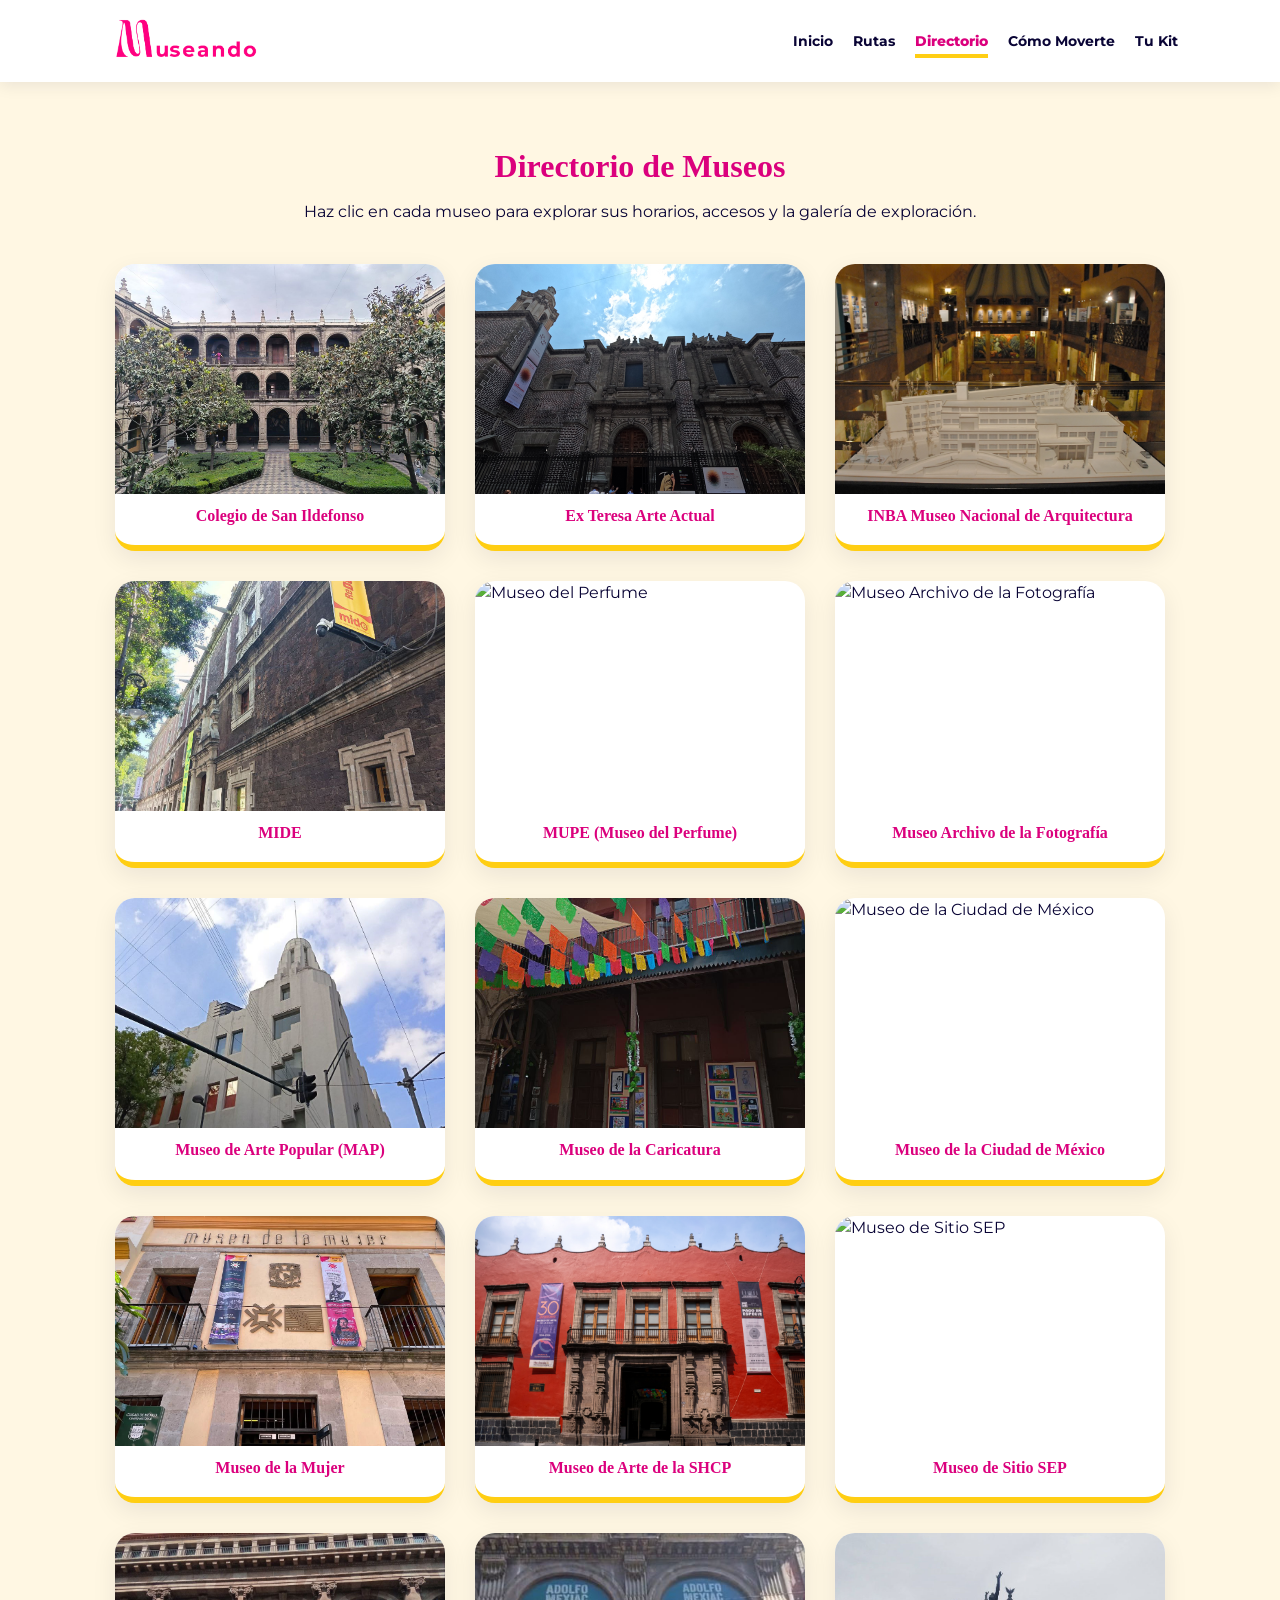
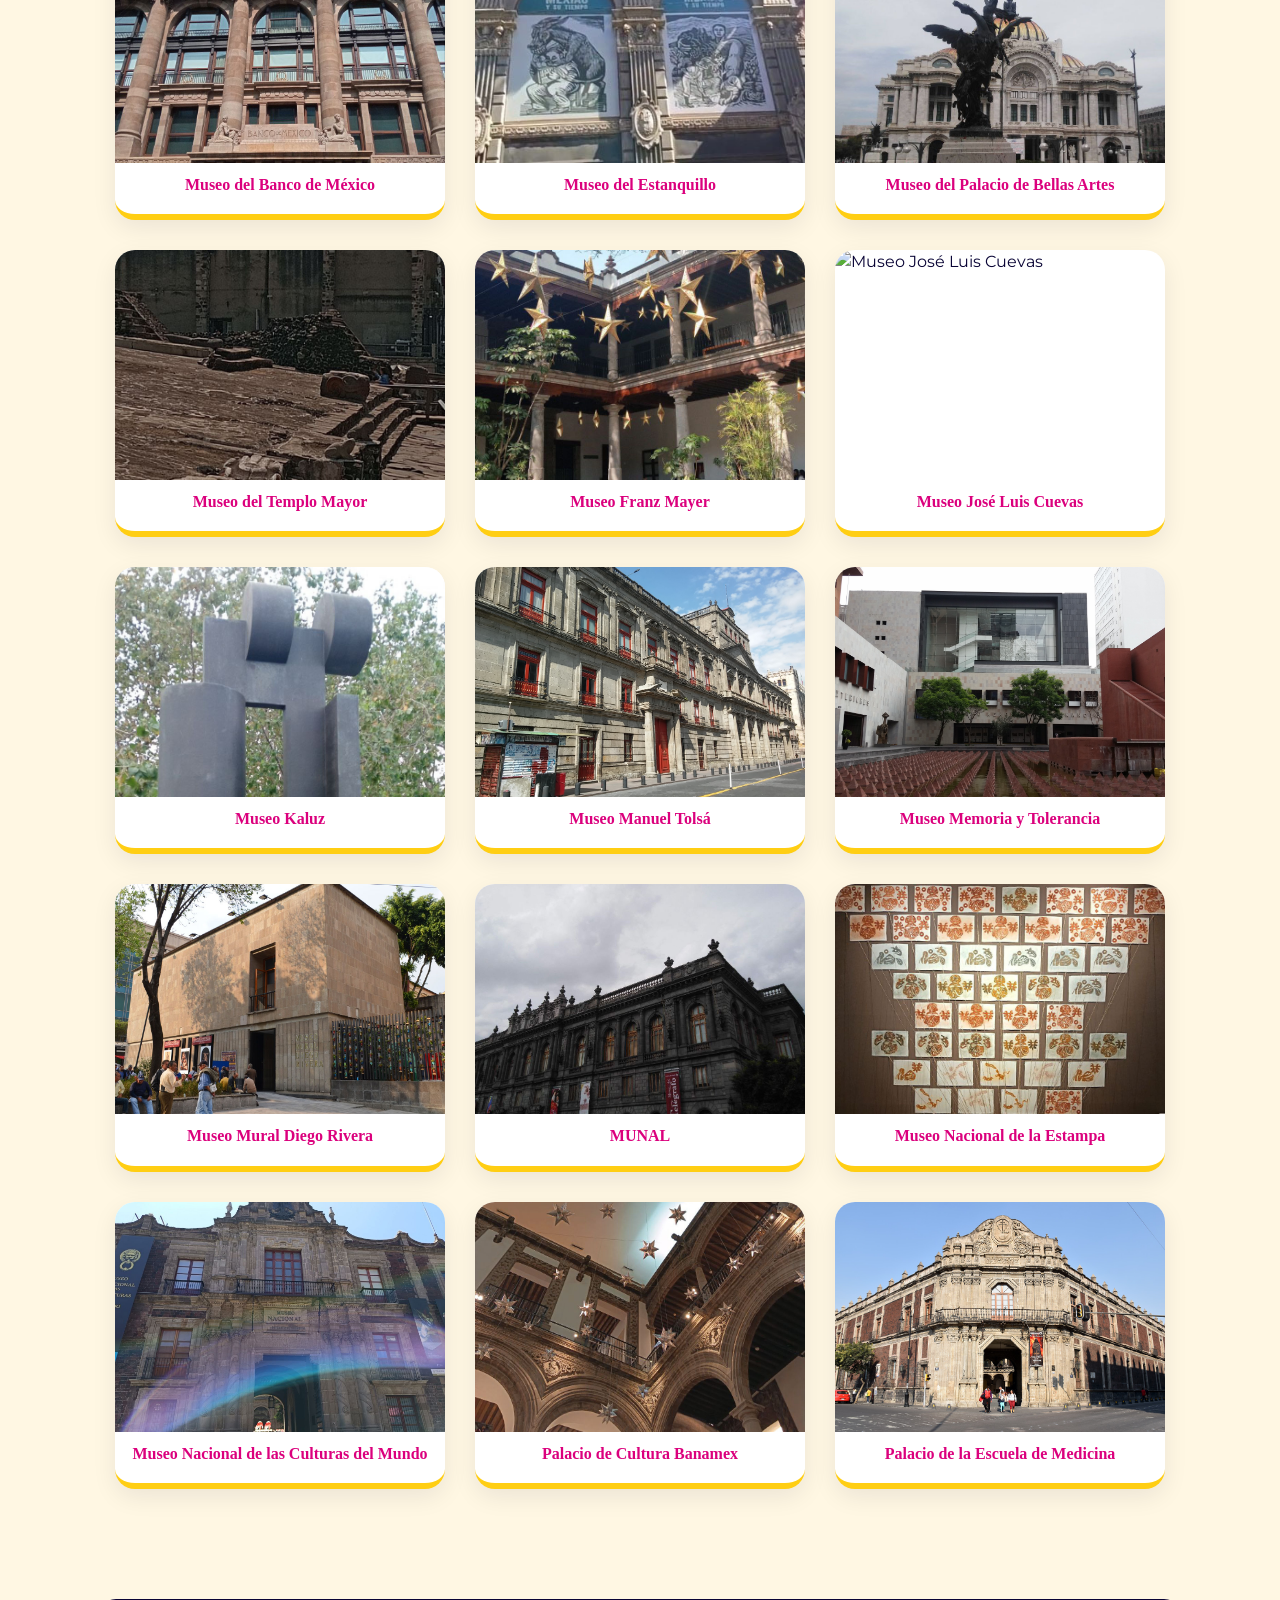
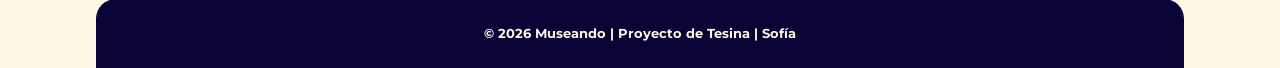
==== commit d254cd19: "Add files via upload" ====
--- a/directorio.html
+++ b/directorio.html
@@ -3,9 +3,24 @@
 <head>
     <meta charset="UTF-8">
     <meta name="viewport" content="width=device-width, initial-scale=1.0">
-    <title>Museando | Directorio )</title>
+    <title>Museando | Directorio</title>
     <link rel="stylesheet" href="css/style.css">
     <link href="https://fonts.googleapis.com/css2?family=Montserrat:wght@400;600&family=Poppins:wght@700;800&display=swap" rel="stylesheet">
+	
+	<meta name="language" content="ES,EN">
+	<meta name="Description" content="Museando Centro Historico CDMX">
+	 <meta name="Keywords" content="CDMX, museos, centro historico, museando">
+	 
+<meta name="author" content="Sofía Nava, sofianp1418@gmail.com">
+	
+<meta name="copyright" content="Museando">
+
+<meta name="robots" content="Index,Follow"> 
+
+<meta name="google-site-verification" content="LADzCucKd1rZKgJMTLuuKnsMB3RhkdL5uqJF5bVARfE" />
+	
+	<link rel="shortcut icon" href="img/favicon.ico" type="image/x-icon">
+<link rel="icon" href="/favicon.ico" type="image/x-icon">
 </head>
     
 <body>
@@ -164,7 +179,7 @@
 			
 			<article class="museo-card" id="mupe" onclick="toggleDetalle(this)">
                 <div class="museo-img-header">
-                    <img src="img/perfume1.jpg" alt="Museo del Perfume" class="museo-foto">
+                    <img src="img/mupe1.jpg" alt="Museo del Perfume" class="museo-foto">
                     <div class="click-overlay">VER GALERÍA E INFO ➕</div>
                 </div>
                 <h3 class="titulo-directorio">MUPE (Museo del Perfume)</h3>
@@ -182,9 +197,9 @@
                             <img src="img/banos.svg" alt="Baños" title="Sanitarios">
                         </div>
                         <div class="galeria-musa">
-                            <img src="mupe_1.jpg" alt="Frascos" class="foto-mini" onclick="abrirModal(this)">
-                            <img src="mupe_2.jpg" alt="Esencias" class="foto-mini" onclick="abrirModal(this)">
-                            <img src="mupe_3.jpg" alt="Exhibición" class="foto-mini" onclick="abrirModal(this)">
+                            <img src="img/mupe2.jpg" alt="Frascos" class="foto-mini" onclick="abrirModal(this)">
+                            <img src="img/mupe3.jpg" alt="Esencias" class="foto-mini" onclick="abrirModal(this)">
+                            <img src="img/mupe4.jpg" alt="Exhibición" class="foto-mini" onclick="abrirModal(this)">
                         </div>
                         <div class="musa-tip">
                             <img src="img/explorador.svg" alt="Explorador" class="musa-icon-small">
@@ -196,7 +211,7 @@
 			
 			<article class="museo-card" id="archivo-fotografia" onclick="toggleDetalle(this)">
                 <div class="museo-img-header">
-                    <img src="img/fotografia1.jpg" alt="Museo Archivo de la Fotografía" class="museo-foto">
+                    <img src="img/archivo1.jpg" alt="Museo Archivo de la Fotografía" class="museo-foto">
                     <div class="click-overlay">VER GALERÍA E INFO ➕</div>
                 </div>
                 <h3 class="titulo-directorio">Museo Archivo de la Fotografía</h3>
@@ -213,9 +228,9 @@
                             <img src="img/banos.svg" alt="Baños" title="Sanitarios">
                         </div>
                         <div class="galeria-musa">
-                            <img src="archivo_1.jpg" alt="Foto Antigua" class="foto-mini" onclick="abrirModal(this)">
-                            <img src="archivo_2.jpg" alt="Cámara" class="foto-mini" onclick="abrirModal(this)">
-                            <img src="archivo_3.jpg" alt="Galería" class="foto-mini" onclick="abrirModal(this)">
+                            <img src="img/archivo2.jpg" alt="Foto Antigua" class="foto-mini" onclick="abrirModal(this)">
+                            <img src="img/archivo3.jpg" alt="Cámara" class="foto-mini" onclick="abrirModal(this)">
+                            <img src="img/archivo4.jpg" alt="Galería" class="foto-mini" onclick="abrirModal(this)">
                         </div>
                         <div class="musa-tip">
                             <img src="img/explorador.svg" alt="Explorador" class="musa-icon-small">
@@ -293,7 +308,7 @@
 			
 			<article class="museo-card" id="ciudad-mexico" onclick="toggleDetalle(this)">
                 <div class="museo-img-header">
-                    <img src="img/cdmx1.jpg" alt="Museo de la Ciudad de México" class="museo-foto">
+                    <img src="img/ciudad1.jpg" alt="Museo de la Ciudad de México" class="museo-foto">
                     <div class="click-overlay">VER GALERÍA E INFO ➕</div>
                 </div>
                 <h3 class="titulo-directorio">Museo de la Ciudad de México</h3>
@@ -311,9 +326,9 @@
                             <img src="img/banos.svg" alt="Baños" title="Sanitarios">
                         </div>
                         <div class="galeria-musa">
-                            <img src="ciudad_1.jpg" alt="Patio" class="foto-mini" onclick="abrirModal(this)">
-                            <img src="ciudad_2.jpg" alt="Exposiciones" class="foto-mini" onclick="abrirModal(this)">
-                            <img src="ciudad_3.jpg" alt="Fuente" class="foto-mini" onclick="abrirModal(this)">
+                            <img src="img/ciudad2.jpg" alt="Patio" class="foto-mini" onclick="abrirModal(this)">
+                            <img src="img/ciudad3.jpg"  alt="Exposiciones" class="foto-mini" onclick="abrirModal(this)">
+                            <img src="img/ciudad4.jpg"  alt="Fuente" class="foto-mini" onclick="abrirModal(this)">
                         </div>
                         <div class="musa-tip">
                             <img src="img/explorador.svg" alt="Explorador" class="musa-icon-small">
@@ -343,9 +358,9 @@
                             <img src="img/banos.svg" alt="Baños" title="Sanitarios">
                         </div>
                         <div class="galeria-musa">
-                            <img src="mujer_1.jpg" alt="Exposición" class="foto-mini" onclick="abrirModal(this)">
-                            <img src="mujer_2.jpg" alt="Documentos" class="foto-mini" onclick="abrirModal(this)">
-                            <img src="mujer_3.jpg" alt="Fachada" class="foto-mini" onclick="abrirModal(this)">
+                            <img src="img/mujer2.jpg" alt="Exposición" class="foto-mini" onclick="abrirModal(this)">
+                            <img src="img/mujer3.jpg" alt="Documentos" class="foto-mini" onclick="abrirModal(this)">
+                            <img src="img/mujer4.jpg"alt="Fachada" class="foto-mini" onclick="abrirModal(this)">
                         </div>
                         <div class="musa-tip">
                             <img src="img/explorador.svg" alt="Explorador" class="musa-icon-small">
@@ -375,9 +390,9 @@
                             <img src="img/banos.svg" alt="Baños" title="Sanitarios">
                         </div>
                         <div class="galeria-musa">
-                            <img src="shcp_1.jpg" alt="Arte 1" class="foto-mini" onclick="abrirModal(this)">
-                            <img src="shcp_2.jpg" alt="Arte 2" class="foto-mini" onclick="abrirModal(this)">
-                            <img src="shcp_3.jpg" alt="Patio" class="foto-mini" onclick="abrirModal(this)">
+                            <img src="img/shcp2.jpg" alt="Arte 1" class="foto-mini" onclick="abrirModal(this)">
+                            <img src="img/shcp3.jpg" alt="Arte 2" class="foto-mini" onclick="abrirModal(this)">
+                            <img src="img/shcp4.jpg" alt="Patio" class="foto-mini" onclick="abrirModal(this)">
                         </div>
                         <div class="musa-tip">
                             <img src="img/explorador.svg" alt="Explorador" class="musa-icon-small">
@@ -389,7 +404,7 @@
 			
 			<article class="museo-card" id="sitio-sep" onclick="toggleDetalle(this)">
                 <div class="museo-img-header">
-                    <img src="img/sitio1.jpg" alt="Museo de Sitio SEP" class="museo-foto">
+                    <img src="img/muralismo1.jpg" alt="Museo de Sitio SEP" class="museo-foto">
                     <div class="click-overlay">VER GALERÍA E INFO ➕</div>
                 </div>
                 <h3 class="titulo-directorio">Museo de Sitio SEP</h3>
@@ -406,9 +421,9 @@
                             <img src="img/banos.svg" alt="Baños" title="Sanitarios">
                         </div>
                         <div class="galeria-musa">
-                            <img src="sep_1.jpg" alt="Mural 1" class="foto-mini" onclick="abrirModal(this)">
-                            <img src="sep_2.jpg" alt="Mural 2" class="foto-mini" onclick="abrirModal(this)">
-                            <img src="sep_3.jpg" alt="Patio" class="foto-mini" onclick="abrirModal(this)">
+                            <img src="img/muralismo2.jpg" alt="Mural 1" class="foto-mini" onclick="abrirModal(this)">
+                            <img src="img/muralismo3.jpg" alt="Mural 2" class="foto-mini" onclick="abrirModal(this)">
+                            <img src="img/muralismo4.jpg"alt="Patio" class="foto-mini" onclick="abrirModal(this)">
                         </div>
                         <div class="musa-tip">
                             <img src="img/explorador.svg" alt="Explorador" class="musa-icon-small">
@@ -422,7 +437,7 @@
                 <div class="museo-img-header">
                     <img src="img/banco1.jpg" alt="Banco de México" class="museo-foto">
                     <div class="click-overlay">VER GALERÍA E INFO ➕</div>
-                </div>    
+                </div>   
                 <h3 class="titulo-directorio">Museo del Banco de México</h3>
 
                 <div class="museo-detalle">
@@ -588,7 +603,7 @@
 			
 			<article class="museo-card" id="jose-luis-cuevas" onclick="toggleDetalle(this)">
                 <div class="museo-img-header">
-                    <img src="img/cuevas1.jpg" alt="Museo José Luis Cuevas" class="museo-foto">
+                    <img src="img/cuevas4.jpg" alt="Museo José Luis Cuevas" class="museo-foto">
                     <div class="click-overlay">VER GALERÍA E INFO ➕</div>
                 </div>
                 <h3 class="titulo-directorio">Museo José Luis Cuevas</h3>
@@ -606,9 +621,9 @@
                             <img src="img/banos.svg" alt="Baños" title="Sanitarios">
                         </div>
                         <div class="galeria-musa">
-                            <img src="cuevas_1.jpg" alt="La Giganta" class="foto-mini" onclick="abrirModal(this)">
-                            <img src="cuevas_2.jpg" alt="Exposición" class="foto-mini" onclick="abrirModal(this)">
-                            <img src="cuevas_3.jpg" alt="Patio" class="foto-mini" onclick="abrirModal(this)">
+                            <img src="img/cuevas1.jpg"  alt="La Giganta" class="foto-mini" onclick="abrirModal(this)">
+                            <img src="img/cuevas2.jpg"  alt="Exposición" class="foto-mini" onclick="abrirModal(this)">
+                            <img src="img/cuevas3.jpg"  alt="Patio" class="foto-mini" onclick="abrirModal(this)">
                         </div>
                         <div class="musa-tip">
                             <img src="img/explorador.svg" alt="Explorador" class="musa-icon-small">
@@ -706,9 +721,9 @@
                             <img src="img/cafeteria.svg" alt="Cafetería" title="Cafetería">
                         </div>
                         <div class="galeria-musa">
-                            <img src="myt_1.jpg" alt="Sala Principal" class="foto-mini" onclick="abrirModal(this)">
-                            <img src="myt_2.jpg" alt="Vagón" class="foto-mini" onclick="abrirModal(this)">
-                            <img src="myt_3.jpg" alt="Cubo" class="foto-mini" onclick="abrirModal(this)">
+                            <img src="img/myt2.jpg" alt="Sala Principal" class="foto-mini" onclick="abrirModal(this)">
+                            <img src="img/myt3.jpg" alt="Vagón" class="foto-mini" onclick="abrirModal(this)">
+                            <img src="img/myt4.jpg" alt="Cubo" class="foto-mini" onclick="abrirModal(this)">
                         </div>
                         <div class="musa-tip">
                             <img src="img/explorador.svg" alt="Explorador" class="musa-icon-small">
@@ -738,9 +753,9 @@
                             <img src="img/banos.svg" alt="Baños" title="Sanitarios">
                         </div>
                         <div class="galeria-musa">
-                            <img src="diego_1.jpg" alt="Mural Completo" class="foto-mini" onclick="abrirModal(this)">
-                            <img src="diego_2.jpg" alt="Detalle" class="foto-mini" onclick="abrirModal(this)">
-                            <img src="diego_3.jpg" alt="Fachada" class="foto-mini" onclick="abrirModal(this)">
+                            <img src="img/diego2.jpg" alt="Mural Completo" class="foto-mini" onclick="abrirModal(this)">
+                            <img src="img/diego3.jpg" alt="Detalle" class="foto-mini" onclick="abrirModal(this)">
+                            <img src="img/diego4.jpg" alt="Fachada" class="foto-mini" onclick="abrirModal(this)">
                         </div>
                         <div class="musa-tip">
                             <img src="img/explorador.svg" alt="Explorador" class="musa-icon-small">
@@ -837,9 +852,9 @@
                             <img src="img/paqueteria.svg" alt="Paquetería" title="Paquetería">
                         </div>
                         <div class="galeria-musa">
-                            <img src="culturas_1.jpg" alt="Egipto" class="foto-mini" onclick="abrirModal(this)">
-                            <img src="culturas_2.jpg" alt="Grecia" class="foto-mini" onclick="abrirModal(this)">
-                            <img src="culturas_3.jpg" alt="Japón" class="foto-mini" onclick="abrirModal(this)">
+                            <img src="img/culturas2.jpg" alt="Egipto" class="foto-mini" onclick="abrirModal(this)">
+                            <img src="img/culturas3.jpg" alt="Grecia" class="foto-mini" onclick="abrirModal(this)">
+                            <img src="img/culturas4.jpg" alt="Japón" class="foto-mini" onclick="abrirModal(this)">
                         </div>
                         <div class="musa-tip">
                             <img src="img/explorador.svg" alt="Explorador" class="musa-icon-small">
@@ -902,9 +917,9 @@
                             <img src="img/banos.svg" alt="Baños" title="Sanitarios">
                         </div>
                         <div class="galeria-musa">
-                            <img src="medicina_1.jpg" alt="Sala 1" class="foto-mini" onclick="abrirModal(this)">
-                            <img src="medicina_2.jpg" alt="Sala 2" class="foto-mini" onclick="abrirModal(this)">
-                            <img src="medicina_3.jpg" alt="Patio" class="foto-mini" onclick="abrirModal(this)">
+                            <img src="img/medicina2.jpg" alt="Sala 1" class="foto-mini" onclick="abrirModal(this)">
+                            <img src="img/medicina3.jpg"  alt="Sala 2" class="foto-mini" onclick="abrirModal(this)">
+                            <img src="img/medicina4.jpg"  alt="Patio" class="foto-mini" onclick="abrirModal(this)">
                         </div>
                         <div class="musa-tip">
                             <img src="img/explorador.svg" alt="Explorador" class="musa-icon-small">
@@ -932,7 +947,22 @@
 
     <script>
         // Función para abrir/cerrar tarjetas
+       // Función para abrir/cerrar tarjetas (Efecto Acordeón)
         function toggleDetalle(elemento) {
+            // Primero, cerramos cualquier otra tarjeta que esté abierta
+            const todasLasTarjetas = document.querySelectorAll('.museo-card');
+            todasLasTarjetas.forEach(tarjeta => {
+                if (tarjeta !== elemento) {
+                    const detalleOtro = tarjeta.querySelector('.museo-detalle');
+                    const overlayOtro = tarjeta.querySelector('.click-overlay');
+                    if (detalleOtro.classList.contains('abierto')) {
+                        detalleOtro.classList.remove('abierto');
+                        overlayOtro.innerHTML = "VER GALERÍA E INFO ➕";
+                    }
+                }
+            });
+
+            // Luego, abrimos o cerramos a la que le diste clic
             const detalle = elemento.querySelector('.museo-detalle');
             detalle.classList.toggle('abierto');
             const overlay = elemento.querySelector('.click-overlay');
@@ -977,7 +1007,8 @@
             indiceActual = imagenesActuales.indexOf(elementoImagen.src);
             
             mostrarImagenModal();
-            document.getElementById("imageModal").style.display = "block";
+            // ¡ESTA ES LA LÍNEA QUE CAMBIÓ! De "block" a "flex"
+            document.getElementById("imageModal").style.display = "flex"; 
         }
 
         function mostrarImagenModal() {
--- a/css/style.css
+++ b/css/style.css
@@ -1,7 +1,7 @@
 @charset "utf-8";
 
 /* ==========================================================================
-   1. SISTEMA DE VARIABLES, RESET Y CONFIGURACI�N GENERAL
+   1. SISTEMA DE VARIABLES, RESET Y CONFIGURACIÓN GENERAL
    ========================================================================== */
 * { 
     margin: 0; 
@@ -11,7 +11,7 @@
 
 body { 
     font-family: 'Montserrat', sans-serif; 
-    background-color: #FFF7E3; /* Fondo Crema C�lido */
+    background-color: #FFF7E3; /* Fondo Crema Cálido */
     color: #090435; /* Azul Marino Profundo */
     overflow-x: hidden;
     line-height: 1.5;
@@ -20,12 +20,12 @@
 .logo {
     display: flex;
     align-items: center;
-    height: 100%; /* Para asegurar que se alinee verticalmente con el men� */
+    height: 100%; /* Para asegurar que se alinee verticalmente con el menú */
 }
 
 .logo-img {
-    height: 50px;       /* Ajusta este valor al tama�o ideal de tu logo */
-    width: auto;        /* Mantiene la proporci�n original */
+    height: 50px;       /* Ajusta este valor al tamaño ideal de tu logo */
+    width: auto;        /* Mantiene la proporción original */
     transition: transform 0.3s ease;
 }
 
@@ -72,7 +72,7 @@
 }
 
 /* ==========================================================================
-   2. ENCABEZADO, NAVEGACI�N PRINCIPAL Y MEN� BURGER
+   2. ENCABEZADO, NAVEGACIÓN PRINCIPAL Y MENÚ BURGER
    ========================================================================== */
 header {
     background-color: transparent; /* Antes estaba en #ffffff */
@@ -201,7 +201,7 @@
 }
 
 /* ==========================================================================
-   4. SECCI�N: INICIO (INDEX) Y ANIMACIONES CINEM�TICAS
+   4. SECCIÓN: INICIO (INDEX) Y ANIMACIONES CINEMÁTICAS
    ========================================================================== */
 @keyframes flujoFondo {
     0% { background-position: 0% 50%; }
@@ -315,10 +315,10 @@
     z-index: 10; box-shadow: 0 15px 35px rgba(0,0,0,0.3);
 }
 
-.img-flotante-1 { display: none; /* Ocultamos la br�jula anterior para dejar limpio el efecto */ }
-
-/* ==========================================================================
-   5. SECCI�N: TUTORIAL DE BIT�CORA EN 3 PASOS
+.img-flotante-1 { display: none; /* Ocultamos la brújula anterior para dejar limpio el efecto */ }
+
+/* ==========================================================================
+   5. SECCIÓN: TUTORIAL DE BITÁCORA EN 3 PASOS
    ========================================================================== */
 .tutorial-section {
     background-color: #fafafa; padding-top: 100px; padding-bottom: 100px; 
@@ -353,7 +353,7 @@
 .hover-elevate:hover { transform: translateY(-8px); box-shadow: 0 15px 40px rgba(0,0,0,0.12); }
 
 /* ==========================================================================
-   6. SECCI�N: DIRECTORIO CULTURAL
+   6. SECCIÓN: DIRECTORIO CULTURAL
    ========================================================================== */
 .grid-flex-directorio { 
     display: flex; flex-wrap: wrap; justify-content: center; gap: 30px; margin-top: 40px; 
@@ -404,7 +404,7 @@
 .iconos-servicios img:hover { transform: scale(1.15); }
 
 /* ==========================================================================
-   7. SECCI�N: RUTAS Y CIRCUITOS CULTURALES
+   7. SECCIÓN: RUTAS Y CIRCUITOS CULTURALES
    ========================================================================== */
 .hero-rutas {
     position: relative; width: 100%; min-height: 45vh; display: flex; align-items: center; justify-content: center;
@@ -481,7 +481,7 @@
 .tag-museo:hover { background: #090435; color: #FFF7E3; transform: translateY(-2px); box-shadow: 0 4px 8px rgba(9, 4, 53, 0.15); }
 
 /* ==========================================================================
-   8. SECCI�N: C�MO MOVERTE (MOVILIDAD URBANA)
+   8. SECCIÓN: CÓMO MOVERTE (MOVILIDAD URBANA)
    ========================================================================== */
 .hero-movilidad {
     position: relative; width: 100%; min-height: 45vh; display: flex; align-items: center; justify-content: center;
@@ -533,7 +533,7 @@
 .btn-ecobici { background-color: #00a19a; }
 
 /* ==========================================================================
-   9. SECCI�N: TU KIT (MATERIALES Y CONSEJOS)
+   9. SECCIÓN: TU KIT (MATERIALES Y CONSEJOS)
    ========================================================================== */
 .container-kit { max-width: 1200px; margin: 60px auto 80px; padding: 0 20px; }
 
@@ -552,7 +552,7 @@
 }
 .kit-card:hover { transform: translateY(-10px); box-shadow: 0 20px 30px rgba(0,0,0,0.1); }
 
-.kit-img-caja { background-color: #FFF7E3; border-radius: 12px; padding: 20px; margin-bottom: 20px; }
+.kit-img-caja { background-color: #FFF7E3; border-radius: 12px; padding: 0px; margin-bottom: 20px; }
 .kit-img { width: 100%; height: 180px; object-fit: contain; transition: 0.3s ease; }
 .kit-card:hover .kit-img { transform: scale(1.08); }
 
@@ -580,7 +580,7 @@
 }
 
 /* ==========================================================================
-   11. MEDIA QUERIES (DISPOSITIVOS M�VILES Y RESPONSIVO)
+   11. MEDIA QUERIES (DISPOSITIVOS MÓVILES Y RESPONSIVO)
    ========================================================================== */
 @media screen and (min-width: 768px) {
     footer { width: 85%; margin: 50px auto 0; border-radius: 20px 20px 0 0; }
@@ -629,7 +629,7 @@
 }
 
 /* ==========================================================================
-   MODAL COMPLEMENTARIO (LIGHTBOX DE GALER�A)
+   MODAL COMPLEMENTARIO (LIGHTBOX DE GALERÍA)
    ========================================================================== */
 .modal-galeria {
     display: none; 
@@ -696,7 +696,7 @@
 .flecha-izq { left: 5%; }
 .flecha:hover { background-color: rgba(9, 4, 53, 0.8); color: #DB007D; }
 
-/* Evitar desbordes de im�genes globales */
+/* Evitar desbordes de imágenes globales */
 img, picture, video { max-width: 100%; display: block; }
 
 /* Contenedor principal a pantalla completa */
@@ -708,7 +708,7 @@
     align-items: center; /* Centra los botones verticalmente */
     justify-content: center; /* Centra los botones horizontalmente */
     overflow: hidden;
-    z-index: 1; /* Protege la secci�n entera */
+    z-index: 1; /* Protege la sección entera */
 }
 
 /* El video actuando como fondo puro */
@@ -719,17 +719,17 @@
     width: 100%;
     height: 100%;
     object-fit: cover;
-    z-index: -1; /* Lo manda al fondo detr�s de los botones */
+    z-index: -1; /* Lo manda al fondo detrás de los botones */
 }
 
 /* El contenedor que ahora solo tiene los botones */
 .hero-texto-wrapper.centrado.solo-botones {
     position: relative;
-    z-index: 5; /* Asegura que los botones sean clickeables y est�n al frente */
+    z-index: 5; /* Asegura que los botones sean clickeables y estén al frente */
     transition: transform 0.1s ease-out; /* Mantiene el efecto de que floten al mover el mouse */
 }
 
-/* Alineaci�n de los botones */
+/* Alineación de los botones */
 .botones-hero.flex-centro {
     display: flex;
     justify-content: center;
@@ -737,9 +737,9 @@
 }
 
 
-/* --- CORRECCI�N DEL MEN� --- */
+/* --- CORRECCIÓN DEL MENÚ --- */
 header {
-    background-color: #ffffff; /* Fondo blanco s�lido para que no se mezcle */
+    background-color: #ffffff; /* Fondo blanco sólido para que no se mezcle */
     padding: 1rem 8%; 
     display: flex;
     justify-content: space-between; 
@@ -750,10 +750,10 @@
     box-shadow: 0 4px 15px rgba(9, 4, 53, 0.08); /* Sombrita para separarlo del video */
 }
 
-/* --- CORRECCI�N DEL HERO Y VIDEO --- */
+/* --- CORRECCIÓN DEL HERO Y VIDEO --- */
 .fullscreen-hero {
     position: relative;
-    /* Usamos calc para restar el tama�o del men� y que no salga barra de scroll */
+    /* Usamos calc para restar el tamaño del menú y que no salga barra de scroll */
     height: calc(100vh - 80px); 
     width: 100%;
     display: flex;
@@ -794,7 +794,7 @@
 /* El truco para mandarlos a la esquina inferior izquierda */
 .botones-esquina {
     position: absolute;
-    bottom: 50px; /* Separaci�n desde abajo */
+    bottom: 50px; /* Separación desde abajo */
     left: 8%; /* Alineado con tu texto (mismo padding) */
     display: flex;
     gap: 20px;
@@ -803,10 +803,10 @@
 
 
 @media screen and (max-width: 968px) {
-    /* ... lo que ya tienes aqu� ... */
+    /* ... lo que ya tienes aquí ... */
 
     .fullscreen-hero {
-        height: auto; /* Dejamos que crezca seg�n el texto */
+        height: auto; /* Dejamos que crezca según el texto */
         min-height: 80vh;
         padding-top: 60px;
         padding-bottom: 150px; /* Damos espacio extra abajo para los botones */
@@ -830,4 +830,4 @@
     .video-fondo {
         object-position: center center; /* Fuerza al video a centrarse en el celular */
     }
-}+}
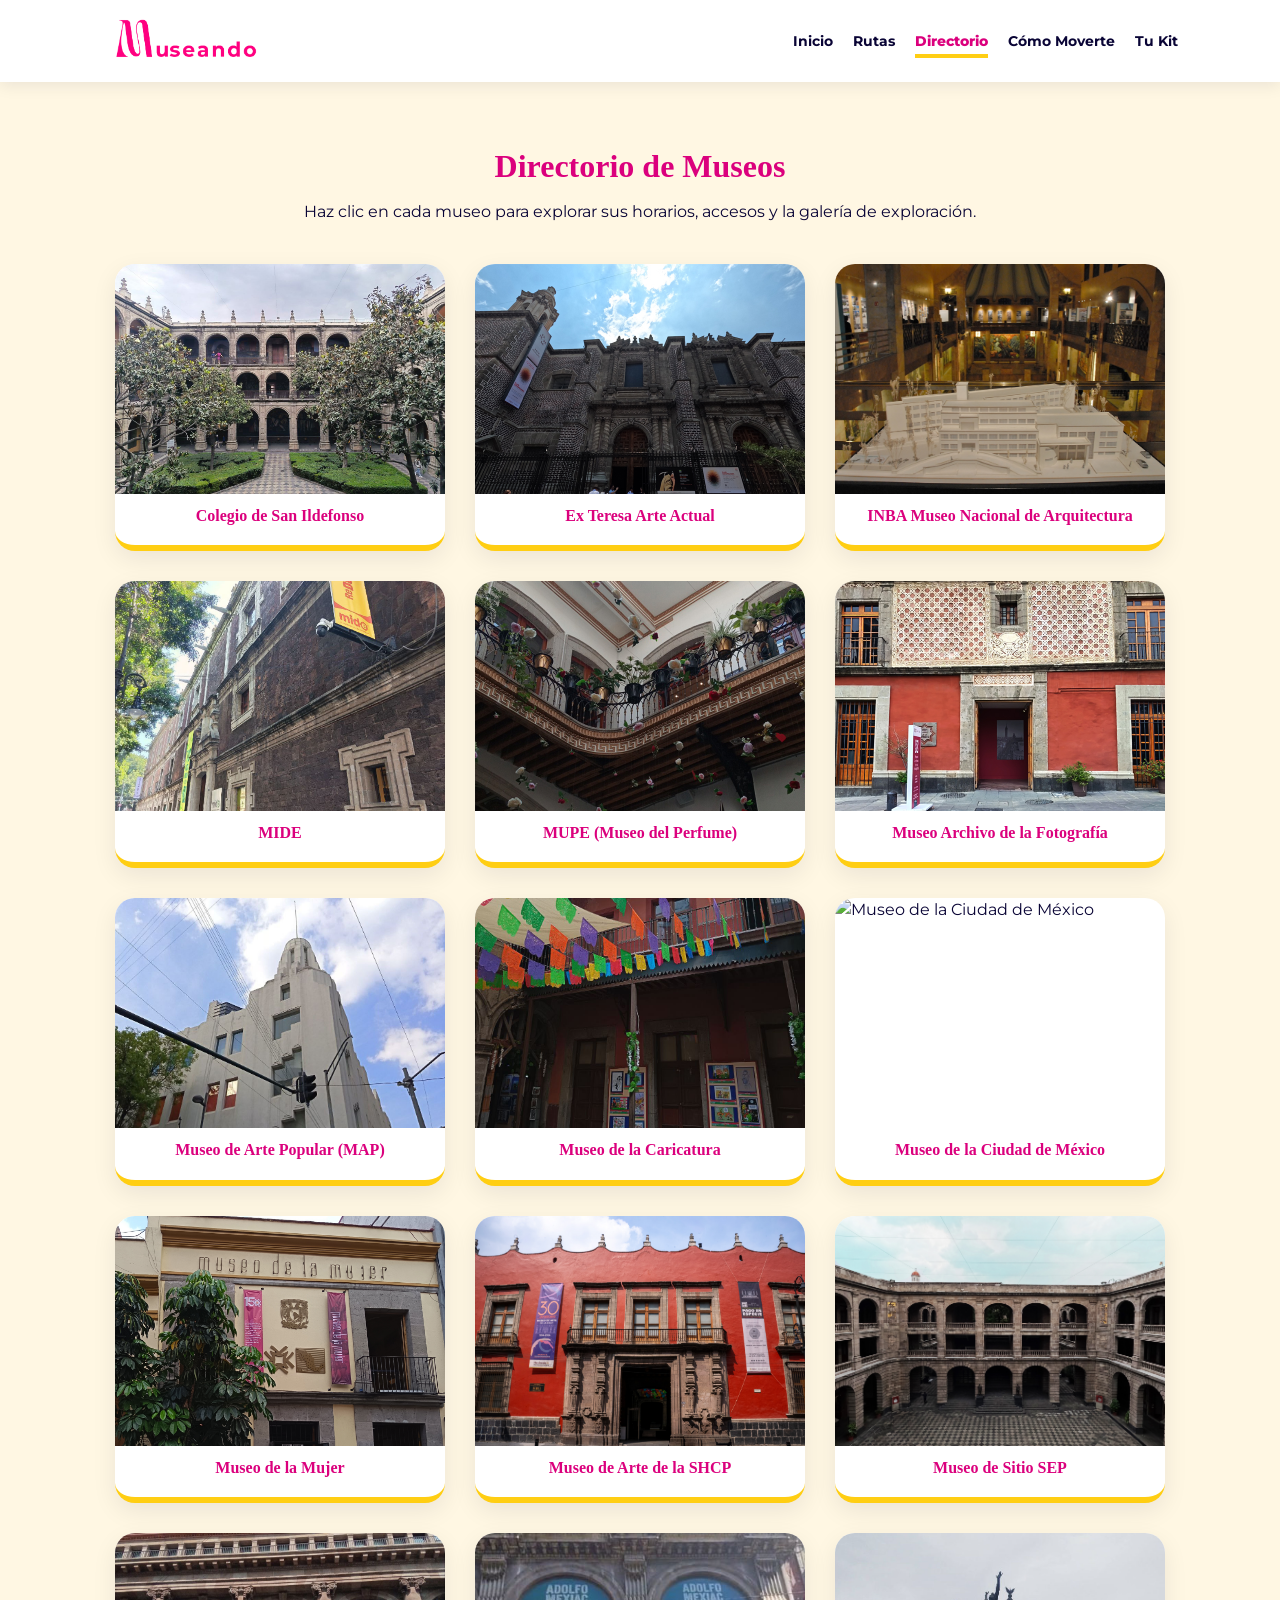
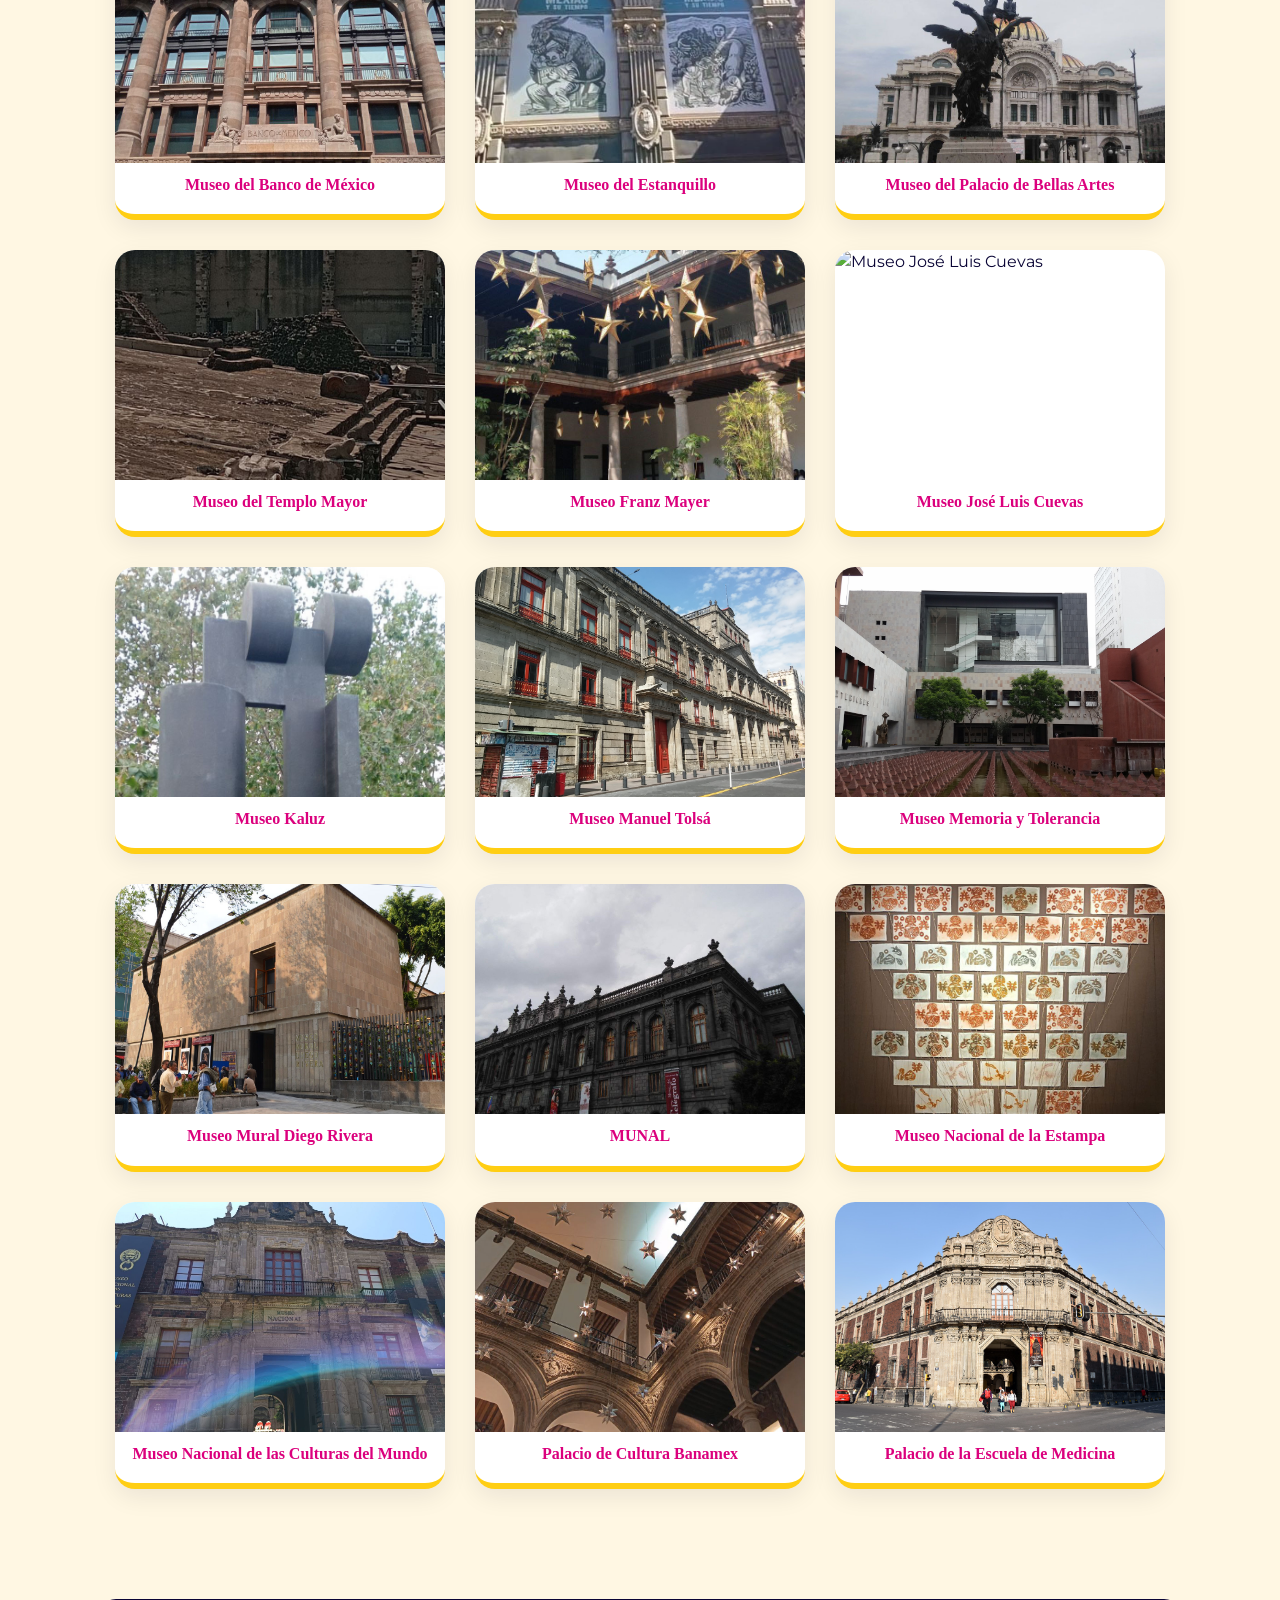
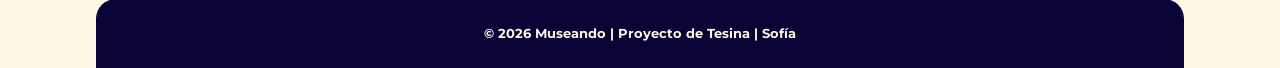
==== commit e728af9d: "directorio.html" ====
--- a/directorio.html
+++ b/directorio.html
@@ -1039,4 +1039,4 @@
         }
     </script>
 </body>
-</html>+</html>
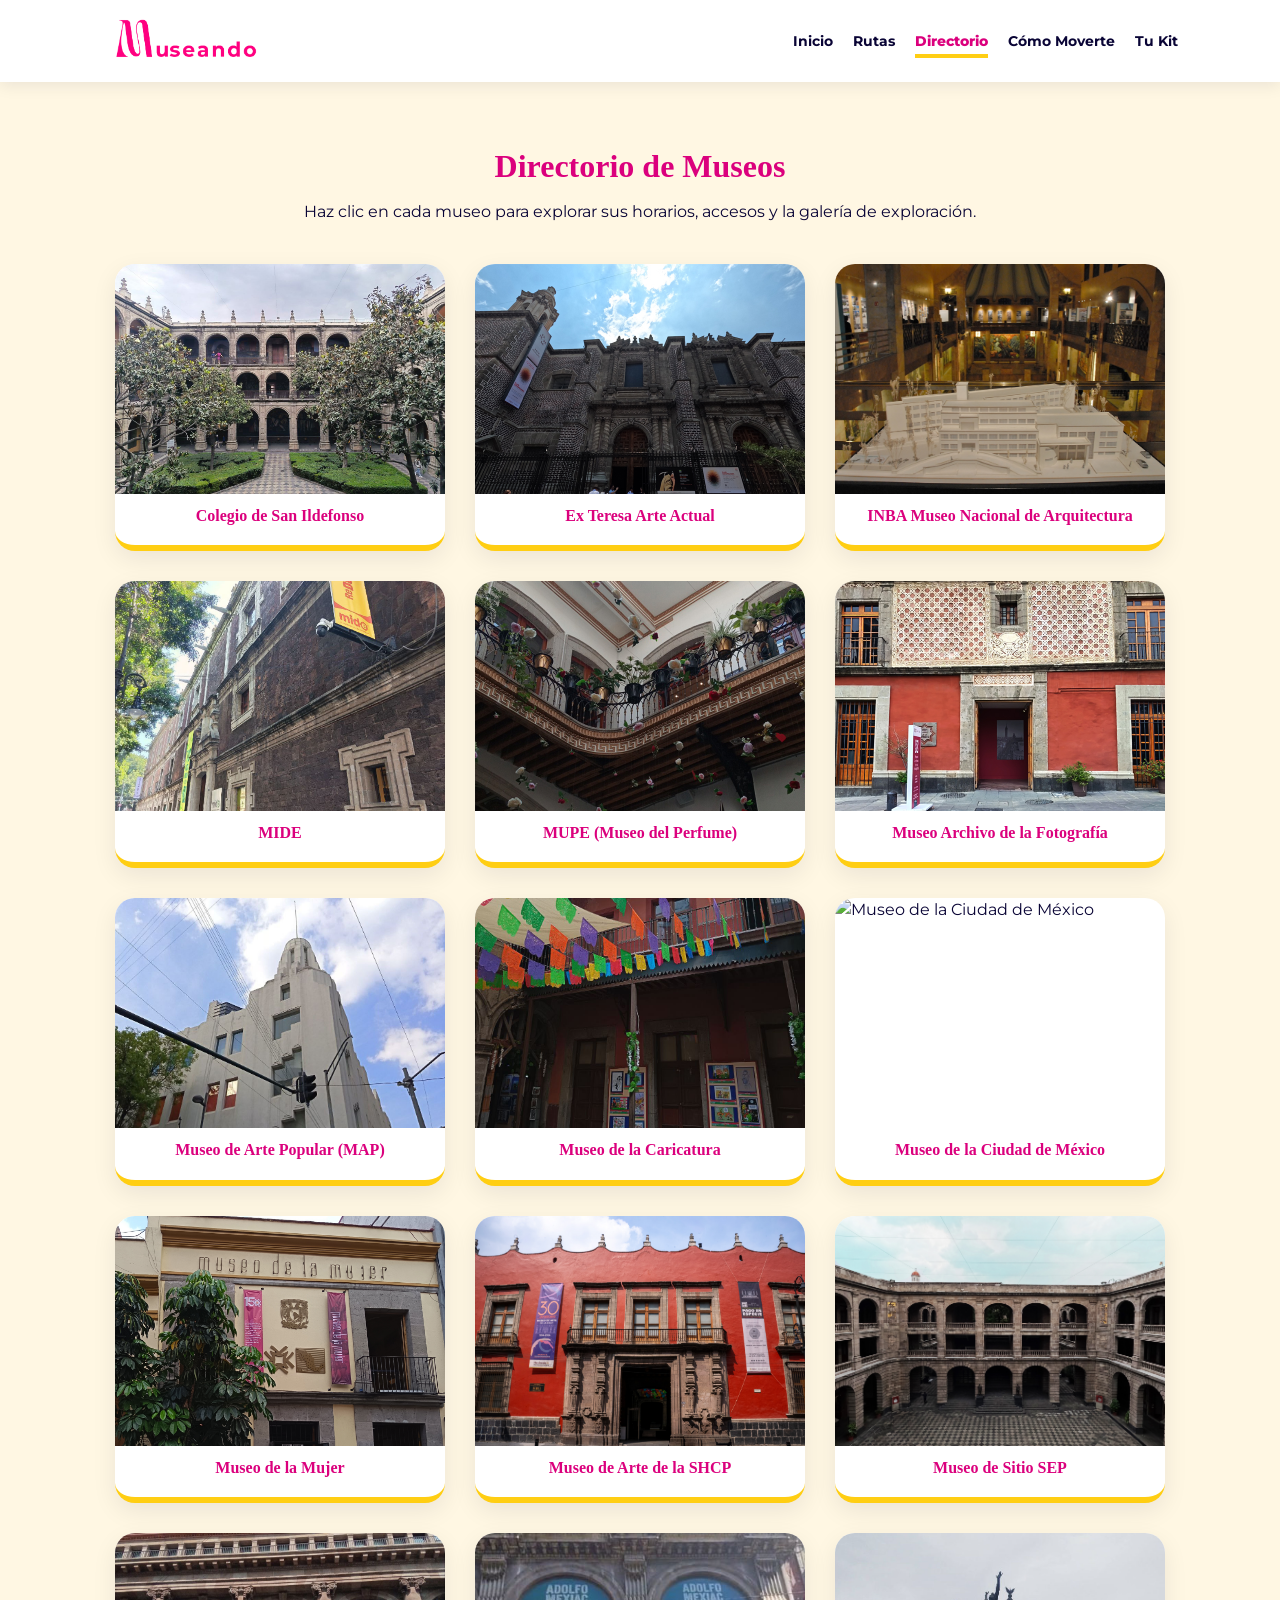
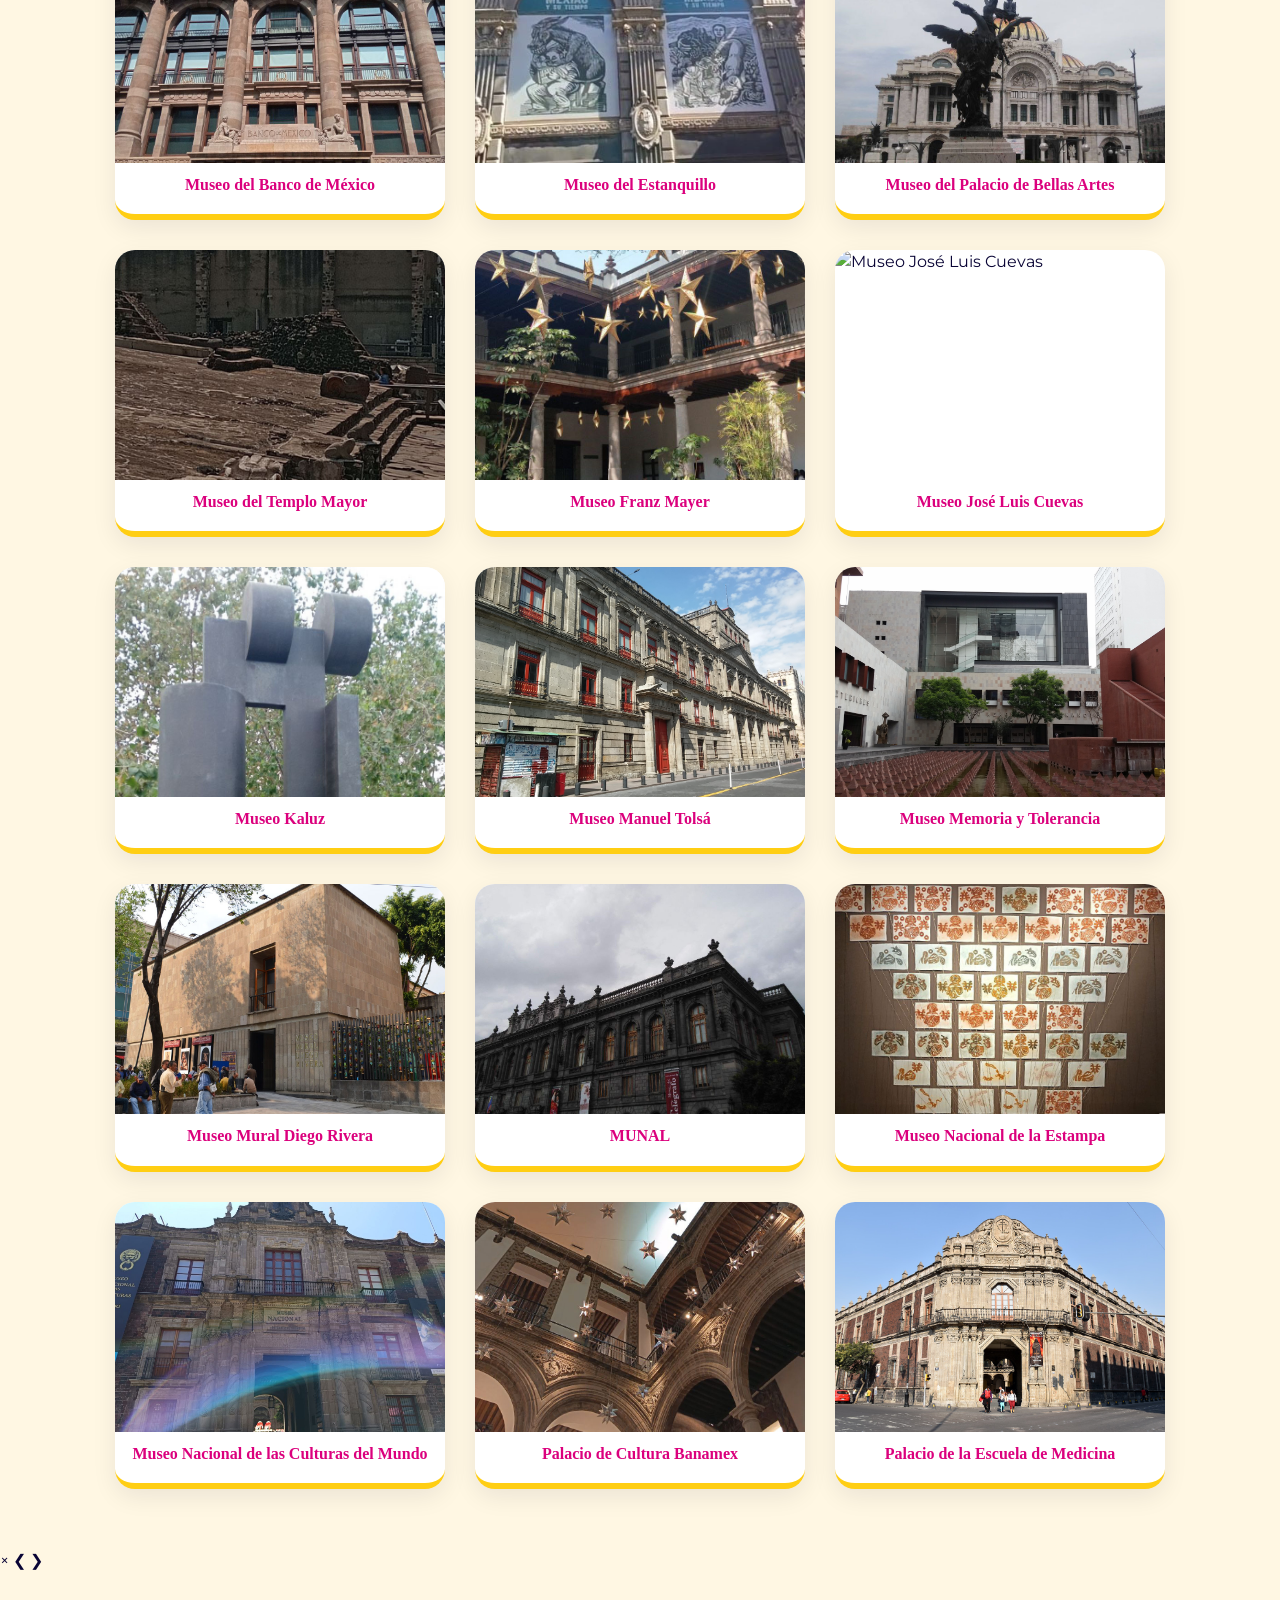
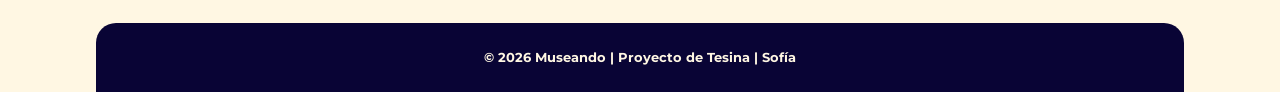
==== commit 953707e9: "directorio.html" ====
--- a/directorio.html
+++ b/directorio.html
@@ -130,9 +130,9 @@
                             <img src="img/banos.svg" alt="Baños" title="Sanitarios">
                         </div>
                         <div class="galeria-musa">
-                            <img src="arqui_1.jpg" alt="Planos" class="foto-mini" onclick="abrirModal(this)">
-                            <img src="arqui_2.jpg" alt="Maqueta" class="foto-mini" onclick="abrirModal(this)">
-                            <img src="arqui_3.jpg" alt="Exhibición" class="foto-mini" onclick="abrirModal(this)">
+                            <img src="img/arquitectura2.jpg" alt="Planos" class="foto-mini" onclick="abrirModal(this)">
+                            <img src="img/arquitectura3.jpg" alt="Maqueta" class="foto-mini" onclick="abrirModal(this)">
+                            <img src="img/arquitectura4.jpg" alt="Exhibición" class="foto-mini" onclick="abrirModal(this)">
                         </div>
                         <div class="musa-tip">
                             <img src="img/explorador.svg" alt="Explorador" class="musa-icon-small">
@@ -687,9 +687,9 @@
                             <img src="img/banos.svg" alt="Baños" title="Sanitarios">
                         </div>
                         <div class="galeria-musa">
-                            <img src="tolsa_1.jpg" alt="Interior 1" class="foto-mini" onclick="abrirModal(this)">
-                            <img src="tolsa_2.jpg" alt="Interior 2" class="foto-mini" onclick="abrirModal(this)">
-                            <img src="tolsa_3.jpg" alt="Interior 3" class="foto-mini" onclick="abrirModal(this)">
+                            <img src="img/tolsa2.jpg" alt="Interior 1" class="foto-mini" onclick="abrirModal(this)">
+                            <img src="img/tolsa3.jpg" alt="Interior 2" class="foto-mini" onclick="abrirModal(this)">
+                            <img src="img/tolsa4.jpg" alt="Interior 3" class="foto-mini" onclick="abrirModal(this)">
                         </div>
                         <div class="musa-tip">
                             <img src="img/explorador.svg" alt="Explorador" class="musa-icon-small">
--- a/css/style.css
+++ b/css/style.css
@@ -9,30 +9,33 @@
     box-sizing: border-box; 
 }
 
-body { 
+html, body { 
     font-family: 'Montserrat', sans-serif; 
-    background-color: #FFF7E3; /* Fondo Crema Cálido */
-    color: #090435; /* Azul Marino Profundo */
-    overflow-x: hidden;
+    background-color: #FFF7E3; 
+    color: #090435; 
+    overflow-x: hidden; /* Esto es clave para que no se mueva a los lados */
+    width: 100%;
+    max-width: 100%;
     line-height: 1.5;
 }
+
 /* Ajustes para el logo */
 .logo {
     display: flex;
     align-items: center;
-    height: 100%; /* Para asegurar que se alinee verticalmente con el menú */
+    height: 100%; 
 }
 
 .logo-img {
-    height: 50px;       /* Ajusta este valor al tamaño ideal de tu logo */
-    width: auto;        /* Mantiene la proporción original */
+    height: 50px;       
+    width: auto;        
     transition: transform 0.3s ease;
 }
 
-/* Efecto al pasar el cursor sobre el logo */
 .logo:hover .logo-img {
     transform: scale(1.05);
 }
+
 h1, h2, h3 { 
     font-family: 'Playfair Display', serif; 
     color: #DB007D; 
@@ -75,17 +78,15 @@
    2. ENCABEZADO, NAVEGACIÓN PRINCIPAL Y MENÚ BURGER
    ========================================================================== */
 header {
-    background-color: transparent; /* Antes estaba en #ffffff */
+    background-color: #ffffff; 
     padding: 1rem 8%; 
     display: flex;
     justify-content: space-between; 
     align-items: center;
-    /* Quitamos el box-shadow para que se vea limpio sobre el video */
-    position: absolute; /* Antes estaba en sticky */
-    width: 100%; /* Obligamos a que cubra de lado a lado */
-    top: 0; 
-    left: 0;
+    position: relative; 
+    width: 100%; 
     z-index: 1000;
+    box-shadow: 0 4px 15px rgba(9, 4, 53, 0.08); 
 }
 
 .logo { 
@@ -201,66 +202,61 @@
 }
 
 /* ==========================================================================
-   4. SECCIÓN: INICIO (INDEX) Y ANIMACIONES CINEMÁTICAS
-   ========================================================================== */
-@keyframes flujoFondo {
-    0% { background-position: 0% 50%; }
-    50% { background-position: 100% 50%; }
-    100% { background-position: 0% 50%; }
-}
-
-.hero-dinamico {
-    background: linear-gradient(135deg, #090435 0%, #1a1060 50%, #db007d 100%);
-    background-size: 200% 200%;
-    animation: flujoFondo 10s ease infinite;
+   4. SECCIÓN: INICIO (HERO, TEXTOS FLOTANTES Y VIDEOS)
+   ========================================================================== */
+img, picture, video { max-width: 100%; display: block; }
+
+.fullscreen-hero {
     position: relative;
+    /* Altura calculada restando el alto aproximado del menú */
+    height: calc(100vh - 80px); 
+    width: 100%;
+    display: flex;
+    align-items: center; 
+    justify-content: flex-start; 
+    padding: 0 8%;
     overflow: hidden;
-    min-height: 90vh; 
-    display: flex;
-    align-items: center;
-    justify-content: space-between;
-    padding: 80px 5% 40px 5%;
-}
-
-@keyframes orbita {
-    0% { transform: rotate(0deg) translateX(50px) rotate(0deg); }
-    100% { transform: rotate(360deg) translateX(50px) rotate(-360deg); }
-}
-
-.forma-fondo-1 {
-    position: absolute; width: 600px; height: 600px;
-    background: radial-gradient(circle, rgba(255, 206, 19, 0.2) 0%, transparent 70%);
-    animation: orbita 15s linear infinite; z-index: 1;
-}
-
-.forma-fondo-2 {
-    position: absolute; width: 400px; height: 400px;
-    background: radial-gradient(circle, rgba(219, 0, 125, 0.2) 0%, transparent 70%);
-    animation: orbita 20s linear infinite reverse; z-index: 1;
-}
-
-@keyframes entradaMagica {
-    0% { opacity: 0; transform: scale(0.8) translateY(50px); filter: blur(10px); }
-    100% { opacity: 1; transform: scale(1) translateY(0); filter: blur(0); }
+    z-index: 1; 
+}
+
+.video-fondo {
+    position: absolute;
+    top: 0;
+    left: 0;
+    width: 100%;
+    height: 100%;
+    object-fit: cover; 
+    z-index: -2; 
+}
+
+/* Ocultamos el video móvil por defecto (se activa en responsive) */
+.video-movil {
+    display: none; 
+}
+
+.overlay-hero {
+    position: absolute;
+    top: 0;
+    left: 0;
+    width: 100%;
+    height: 100%;
+    /* Degradado horizontal para que el texto resalte a la izquierda */
+    background: linear-gradient(to right, rgba(9, 4, 53, 0.7) 0%, rgba(9, 4, 53, 0.1) 100%);
+    z-index: -1;
 }
 
 .hero-texto-wrapper { 
-    flex: 1; 
-    max-width: 550px; 
-    z-index: 2; 
-    padding-right: 40px; 
-    animation: entradaMagica 1.2s cubic-bezier(0.16, 1, 0.3, 1) forwards;
-}
-
-.etiqueta-hero {
-    display: inline-block; background-color: #DB007D; color: white; 
-    font-weight: 700; padding: 8px 16px; border-radius: 20px; font-size: 0.9rem; 
-    letter-spacing: 2px; text-transform: uppercase; margin-bottom: 20px;
+    position: absolute; 
+    top: 28%; /* Altura del texto flotante en escritorio */
+    left: 8%; /* Margen general de tu sitio */
+    max-width: 600px; 
+    z-index: 5; 
+    text-align: left;
 }
 
 .titulo-gigante {
     font-size: 4.5rem; line-height: 1.1; color: white; 
-    text-align: left; margin-bottom: 20px; font-weight: 800;
+    margin-bottom: 20px; font-weight: 800;
     text-shadow: 0 0 20px rgba(255,255,255,0.3);
 }
 
@@ -271,10 +267,17 @@
 }
 
 .parrafo-hero { 
-    font-size: 1.2rem; color: #E0E0E0; line-height: 1.6; margin-bottom: 40px; text-align: left;
-}
-
-.botones-hero { display: flex; gap: 20px; flex-wrap: wrap; }
+    font-size: 1.2rem; color: #E0E0E0; line-height: 1.6; margin-bottom: 40px; 
+}
+
+.botones-esquina {
+    position: absolute;
+    bottom: 50px; 
+    left: 8%; 
+    display: flex;
+    gap: 20px;
+    z-index: 5;
+}
 
 .btn-primario, .btn-secundario {
     font-weight: 700; font-size: 1rem; padding: 15px 35px; border-radius: 50px; 
@@ -286,77 +289,103 @@
 .btn-secundario { background-color: transparent; color: white; border: 2px solid white; }
 .btn-secundario:hover { background-color: white; color: #090435; transform: translateY(-5px); }
 
-@keyframes levitacionTotal {
-    0%, 100% { transform: translateY(0) rotate(-2deg); }
-    50% { transform: translateY(-30px) rotate(2deg); }
-}
-
-.hero-visual-wrapper {
-    position: relative; flex: 1.5; display: flex; justify-content: center; align-items: center;
-    min-height: 450px; width: 100%; animation: levitacionTotal 6s ease-in-out infinite; perspective: 1000px;
-}
-
-.collage-polaroid {
-    position: relative; display: flex; justify-content: center; align-items: center; z-index: 2; width: 100%; height: 400px;
-}
-
-.foto-polaroid {
-    position: absolute; width: 220px; border: 10px solid white; border-bottom: 35px solid white;
-    box-shadow: 0 8px 20px rgba(0,0,0,0.15); transition: all 0.4s cubic-bezier(0.175, 0.885, 0.32, 1.275); 
-    cursor: pointer;
-}
-
-.polaroid-1 { transform: rotate(-12deg) translateX(-100px); z-index: 1; }
-.polaroid-2 { transform: rotate(0deg) translateY(-20px); z-index: 2; }
-.polaroid-3 { transform: rotate(15deg) translateX(100px); z-index: 1; }
-
-.foto-polaroid:hover {
-    transform: scale(1.15) rotate(0deg) translateY(-10px) !important;
-    z-index: 10; box-shadow: 0 15px 35px rgba(0,0,0,0.3);
-}
-
-.img-flotante-1 { display: none; /* Ocultamos la brújula anterior para dejar limpio el efecto */ }
 
 /* ==========================================================================
    5. SECCIÓN: TUTORIAL DE BITÁCORA EN 3 PASOS
    ========================================================================== */
 .tutorial-section {
-    background-color: #fafafa; padding-top: 100px; padding-bottom: 100px; 
-    border-radius: 30px; margin-top: 60px; width: 100%;
+    background-color: #fafafa;
+    padding-top: 100px; 
+    padding-bottom: 100px; 
+    border-radius: 30px; 
+    margin-top: 60px; 
+    width: 100%;
 }
 
 .section-title {
-    font-size: 3.5rem; margin-bottom: 60px; text-align: center; color: #090435;
+    font-size: 3.5rem; 
+    margin-bottom: 60px; 
+    text-align: center; 
+    color: #090435;
 }
 
 .tutorial-grid {
-    display: grid; grid-template-columns: repeat(auto-fit, minmax(300px, 1fr)); gap: 50px; padding: 0 40px; 
+    display: grid; 
+    grid-template-columns: repeat(auto-fit, minmax(300px, 1fr)); 
+    gap: 50px; 
+    padding: 0 40px; 
 }
 
 .tutorial-card {
-    text-align: center; background: white; padding: 60px 40px; border-radius: 20px; border-top: 8px solid; 
-    box-shadow: 0 10px 30px rgba(0,0,0,0.08); transition: transform 0.3s ease, box-shadow 0.3s ease;
-}
-
+    text-align: center; 
+    background: white; 
+    padding: 60px 40px; 
+    border-radius: 20px; 
+    border-top: 8px solid; 
+    box-shadow: 0 10px 30px rgba(0,0,0,0.08); 
+    transition: transform 0.3s ease, box-shadow 0.3s ease;
+}
+
+/* Colores de los bordes superiores de las tarjetas */
 .tutorial-card:nth-child(1) { border-color: #DB007D; } 
 .tutorial-card:nth-child(2) { border-color: #FFCE13; } 
 .tutorial-card:nth-child(3) { border-color: #090435; } 
 
 .tutorial-card .icono-circular {
-    background-color: currentColor; color: white; width: 90px; height: 90px; line-height: 90px;
-    border-radius: 50%; margin: 0 auto 30px; font-weight: 800; font-size: 2.5rem; 
-}
-.tutorial-card:nth-child(2) .icono-circular { color: #090435; }
-
-.tutorial-card .card-title { color: #090435; margin-bottom: 25px; font-size: 2rem; font-weight: 700; }
-.tutorial-card .card-text { color: #555; font-size: 1.1rem; line-height: 1.8; }
-.hover-elevate:hover { transform: translateY(-8px); box-shadow: 0 15px 40px rgba(0,0,0,0.12); }
+    width: 90px; 
+    height: 90px; 
+    line-height: 90px;
+    border-radius: 50%; 
+    margin: 0 auto 30px; 
+    font-weight: 800; 
+    font-size: 2.5rem; 
+    display: flex;
+    justify-content: center;
+    align-items: center;
+}
+
+/* Colores específicos para cada círculo y sus números */
+.tutorial-card:nth-child(1) .icono-circular { 
+    background-color: #DB007D; 
+    color: #ffffff; 
+} 
+.tutorial-card:nth-child(2) .icono-circular { 
+    background-color: #FFCE13; 
+    color: #090435; 
+} 
+.tutorial-card:nth-child(3) .icono-circular { 
+    background-color: #090435; 
+    color: #ffffff; 
+}
+
+.tutorial-card .card-title { 
+    color: #090435; 
+    margin-bottom: 25px; 
+    font-size: 2rem; 
+    font-weight: 700; 
+}
+
+.tutorial-card .card-text { 
+    color: #555; 
+    font-size: 1.1rem; 
+    line-height: 1.8; 
+}
+
+.hover-elevate:hover { 
+    transform: translateY(-8px); 
+    box-shadow: 0 15px 40px rgba(0,0,0,0.12); 
+}
 
 /* ==========================================================================
    6. SECCIÓN: DIRECTORIO CULTURAL
    ========================================================================== */
 .grid-flex-directorio { 
-    display: flex; flex-wrap: wrap; justify-content: center; gap: 30px; margin-top: 40px; 
+    display: flex; 
+    flex-wrap: wrap; 
+    justify-content: center; 
+    gap: 30px; 
+    margin-top: 40px; 
+    align-items: flex-start; 
 }
 
 .museo-card {
@@ -532,6 +561,41 @@
 .btn-trolebus { background-color: #0067a0; }
 .btn-ecobici { background-color: #00a19a; }
 
+/* Control del icono Musa */
+.icono-musa {
+    max-width: 60px; 
+    height: auto;
+    margin-bottom: 10px;
+}
+
+.consejos-container {
+    background: #ffffff;
+    border-radius: 20px;
+    padding: 30px;
+    margin: 40px auto;
+    max-width: 900px; 
+    box-shadow: 0 4px 15px rgba(9, 4, 53, 0.05);
+    border: 1px solid rgba(9, 4, 53, 0.1);
+    text-align: left;
+}
+
+.consejos-header {
+    display: flex;
+    align-items: center;
+    gap: 15px;
+    margin-bottom: 20px;
+}
+
+.lista-consejos-urbanos {
+    list-style: none;
+}
+
+.lista-consejos-urbanos li {
+    margin-bottom: 15px;
+    padding-left: 20px;
+    border-left: 3px solid #DB007D; 
+}
+
 /* ==========================================================================
    9. SECCIÓN: TU KIT (MATERIALES Y CONSEJOS)
    ========================================================================== */
@@ -553,7 +617,7 @@
 .kit-card:hover { transform: translateY(-10px); box-shadow: 0 20px 30px rgba(0,0,0,0.1); }
 
 .kit-img-caja { background-color: #FFF7E3; border-radius: 12px; padding: 0px; margin-bottom: 20px; }
-.kit-img { width: 100%; height: 180px; object-fit: contain; transition: 0.3s ease; }
+.kit-img { width: 100%; height: 100%; object-fit: contain; transition: 0.3s ease; }
 .kit-card:hover .kit-img { transform: scale(1.08); }
 
 .kit-card h3 { color: #090435; margin-bottom: 10px; font-size: 1.4rem; }
@@ -587,45 +651,103 @@
 }
 
 @media screen and (max-width: 968px) {
-    .hero-dinamico { flex-direction: column; padding-top: 100px; padding-bottom: 60px; }
-    .hero-texto-wrapper { padding-right: 0; margin-bottom: 60px; text-align: center; }
-    .titulo-gigante { font-size: 3rem; text-align: center; }
-    .parrafo-hero { text-align: center; }
-    .botones-hero { justify-content: center; }
+    /* 1. Cambio de Video (Desktop a Móvil) */
+    .video-desktop {
+        display: none; 
+    }
     
-    .hero-visual-wrapper { height: 400px; }
-    .collage-polaroid { height: 300px; }
-    .polaroid-1 { transform: rotate(-10deg) translateX(-50px); }
-    .polaroid-3 { transform: rotate(10deg) translateX(50px); }
-
+    .video-movil {
+        display: block;
+        position: absolute;
+        top: 0;
+        left: 0;
+        width: 100%;
+        height: 100%;
+        object-fit: cover; 
+        z-index: -2;
+    }
+
+    /* 2. Ajuste del Hero en Móvil */
+    .fullscreen-hero {
+        height: 100vh;
+        min-height: 100vh;
+        padding: 0;
+    }
+    
+    .overlay-hero {
+        /* Degradado vertical para que el texto resalte arriba */
+        background: linear-gradient(to bottom, rgba(9, 4, 53, 0.6) 0%, rgba(9, 4, 53, 0.2) 100%);
+    }
+
+    /* 3. Acomodo del Texto Flotante al centro y arriba */
+    .hero-texto-wrapper {
+        top: 15%; 
+        left: 5%;
+        width: 90%;
+        text-align: center;
+    }
+
+    .titulo-gigante {
+        font-size: 2.8rem; 
+        text-align: center;
+    }
+    
+    .parrafo-hero {
+        text-align: center;
+    }
+
+    /* 4. Acomodo de Botones abajo */
+    .botones-esquina {
+        position: absolute;
+        bottom: 50px;
+        left: 50%;
+        transform: translateX(-50%);
+        flex-direction: column;
+        width: 90%;
+        max-width: 300px;
+        z-index: 5;
+    }
+
+    /* Ajustes generales de otras páginas */
     .section-title { font-size: 2.8rem; margin-bottom: 40px; }
     .tutorial-grid { padding: 0 20px; gap: 30px; }
-    .tutorial-card { padding: 40px 25px; }
+    .tutorial-card { padding: 40px 25px; } /* Mantenemos el padding para que se vea como tarjeta */
     .tutorial-card .icono-circular { width: 70px; height: 70px; line-height: 70px; font-size: 2rem; margin-bottom: 20px; }
     .tutorial-card .card-title { font-size: 1.8rem; margin-bottom: 15px; }
 }
 
 @media screen and (max-width: 768px) {
     header { padding: 1rem 5%; }
+    
     .nav-links {
-        position: absolute; right: 0; top: 8vh; background: white; width: 100%; height: 92vh;
-        flex-direction: column; align-items: center; padding-top: 40px; transform: translateX(100%); transition: 0.5s ease;
+        position: fixed; /* IMPORTANTE: Fixed evita que estire la página */
+        right: 0; 
+        top: 82px; /* Queda justo debajo de tu menú blanco */
+        background: white; 
+        width: 100%; 
+        height: calc(100vh - 82px);
+        flex-direction: column; 
+        align-items: center; 
+        padding-top: 40px; 
+        transform: translateX(100%); 
+        transition: 0.5s ease;
         box-shadow: -5px 0 15px rgba(9, 4, 53, 0.1);
-    }
-    .burger { display: block; }
+        z-index: 999;
+    }
+    
+    .burger { 
+        display: block; 
+        position: relative;
+        z-index: 1000;
+    }
+    
     .nav-active { transform: translateX(0); }
     
-    .hero-contenido-movilidad h1, .hero-contenido h1, .intro-kit h1 { font-size: 2.4rem; }
-    
-    .polaroid-1 { transform: rotate(-8deg) translateX(-30px); width: 180px; }
-    .polaroid-2 { width: 180px; }
-    .polaroid-3 { transform: rotate(8deg) translateX(30px); width: 180px; }
-}
+    /* ... (aquí sigue lo demás que ya tienes) ... */
 
 @media (max-width: 500px) {
     .section-title { font-size: 2.2rem; margin-bottom: 30px; }
     .tutorial-card { padding: 30px 20px; }
-    .polaroid-1, .polaroid-2, .polaroid-3 { width: 140px; }
 }
 
 /* ==========================================================================
@@ -637,39 +759,40 @@
     z-index: 2000; 
     left: 0; 
     top: 0;
-    width: 100%; 
-    height: 100%; 
-    overflow: auto;
+    width: 100vw; 
+    height: 100vh; 
     background-color: rgba(9, 4, 53, 0.95); 
     backdrop-filter: blur(5px);
+    align-items: center; 
+    justify-content: center;
 }
 
 .modal-contenido {
-    margin: auto; 
     display: block; 
-    width: 90%; 
-    max-width: 800px; 
-    margin-top: 5vh;
-    border: 5px solid #FFCE13; 
-    border-radius: 10px; 
+    max-width: 90vw; 
+    max-height: 80vh; 
+    width: auto;
+    height: auto;
+    object-fit: contain;
+    border: 4px solid #FFCE13; 
+    border-radius: 8px; 
     box-shadow: 0 10px 40px rgba(0,0,0,0.8);
     animation: zoomIn 0.3s ease;
 }
 
 .cerrar-modal {
     position: absolute; 
-    top: 20px; 
-    right: 40px; 
+    top: 15px; 
+    right: 25px; 
     color: #FFF7E3; 
-    font-size: 50px; 
+    font-size: 45px; 
     font-weight: bold;
     transition: 0.3s ease; 
     cursor: pointer;
-}
-
-.cerrar-modal:hover { 
-    color: #DB007D; 
-}
+    z-index: 2010;
+}
+
+.cerrar-modal:hover { color: #DB007D; }
 
 @keyframes zoomIn {
     from { transform: scale(0.8); opacity: 0; }
@@ -680,154 +803,95 @@
     cursor: pointer; 
     position: absolute; 
     top: 50%; 
-    width: auto; 
-    padding: 16px; 
-    margin-top: -50px;
+    transform: translateY(-50%); 
     color: #FFCE13; 
     font-weight: bold; 
-    font-size: 40px; 
+    font-size: 30px; 
     transition: 0.3s ease;
-    border-radius: 0 3px 3px 0; 
     user-select: none; 
     text-decoration: none;
-}
-
-.flecha-der { right: 5%; border-radius: 3px 0 0 3px; }
-.flecha-izq { left: 5%; }
-.flecha:hover { background-color: rgba(9, 4, 53, 0.8); color: #DB007D; }
-
-/* Evitar desbordes de imágenes globales */
-img, picture, video { max-width: 100%; display: block; }
-
-/* Contenedor principal a pantalla completa */
-.fullscreen-hero {
-    position: relative;
-    height: 100vh;
-    width: 100%;
+    background-color: rgba(9, 4, 53, 0.6); 
+    border-radius: 50%; 
+    z-index: 2010;
     display: flex;
-    align-items: center; /* Centra los botones verticalmente */
-    justify-content: center; /* Centra los botones horizontalmente */
-    overflow: hidden;
-    z-index: 1; /* Protege la sección entera */
-}
-
-/* El video actuando como fondo puro */
-.video-fondo {
-    position: absolute;
-    top: 0;
-    left: 0;
-    width: 100%;
-    height: 100%;
-    object-fit: cover;
-    z-index: -1; /* Lo manda al fondo detrás de los botones */
-}
-
-/* El contenedor que ahora solo tiene los botones */
-.hero-texto-wrapper.centrado.solo-botones {
-    position: relative;
-    z-index: 5; /* Asegura que los botones sean clickeables y estén al frente */
-    transition: transform 0.1s ease-out; /* Mantiene el efecto de que floten al mover el mouse */
-}
-
-/* Alineación de los botones */
-.botones-hero.flex-centro {
-    display: flex;
+    align-items: center;
     justify-content: center;
-    gap: 20px;
-}
-
-
-/* --- CORRECCIÓN DEL MENÚ --- */
-header {
-    background-color: #ffffff; /* Fondo blanco sólido para que no se mezcle */
-    padding: 1rem 8%; 
-    display: flex;
-    justify-content: space-between; 
+    width: 50px;
+    height: 50px;
+}
+
+.flecha-der { right: 2%; }
+.flecha-izq { left: 2%; }
+
+.flecha:hover { 
+    background-color: #DB007D; 
+    color: #FFF7E3; 
+}
+
+@media screen and (max-width: 768px) {
+    .modal-contenido { max-width: 95vw; max-height: 70vh; border-width: 2px; }
+    .flecha { font-size: 20px; width: 40px; height: 40px; }
+    .cerrar-modal { top: 10px; right: 15px; font-size: 40px; }
+}
+
+/* ==========================================================================
+   SECCIÓN: INSTAGRAM
+   ========================================================================== */
+.instagram-section {
+    background-color: #ffffff;
+    border-radius: 30px;
+    margin: 20px auto 60px;
+    max-width: 900px;
+    padding: 60px 40px;
+    box-shadow: 0 10px 30px rgba(9, 4, 53, 0.05);
+    border-top: 6px solid #DB007D;
+}
+
+.instagram-content h2 {
+    font-size: 2.5rem;
+    color: #090435;
+    margin-bottom: 15px;
+}
+
+.instagram-content p {
+    color: #555;
+    font-size: 1.1rem;
+    margin-bottom: 30px;
+    max-width: 600px;
+    margin-left: auto;
+    margin-right: auto;
+}
+
+.btn-instagram {
+    display: inline-flex;
     align-items: center;
-    position: relative; /* Lo regresamos a relativo para que empuje al video hacia abajo y no se encime */
-    width: 100%; 
-    z-index: 1000;
-    box-shadow: 0 4px 15px rgba(9, 4, 53, 0.08); /* Sombrita para separarlo del video */
-}
-
-/* --- CORRECCIÓN DEL HERO Y VIDEO --- */
-.fullscreen-hero {
-    position: relative;
-    /* Usamos calc para restar el tamaño del menú y que no salga barra de scroll */
-    height: calc(100vh - 80px); 
-    width: 100%;
-    display: flex;
-    align-items: center; /* Centra el texto verticalmente */
-    justify-content: flex-start; /* Alinea el texto a la izquierda */
-    padding: 0 8%;
-    overflow: hidden;
-    z-index: 1; 
-}
-
-.video-fondo {
-    position: absolute;
-    top: 0;
-    left: 0;
-    width: 100%;
-    height: 100%;
-    object-fit: cover; /* Esto asegura que el video cubra todo sin deformarse */
-    z-index: -2; 
-}
-
-.overlay-hero {
-    position: absolute;
-    top: 0;
-    left: 0;
-    width: 100%;
-    height: 100%;
-    background: linear-gradient(to right, rgba(9, 4, 53, 0.8) 0%, rgba(9, 4, 53, 0.2) 100%);
-    z-index: -1;
-}
-
-/* --- TEXTO Y BOTONES --- */
-.hero-texto-wrapper.alineado-izquierda {
-    text-align: left;
-    max-width: 600px; /* Evita que el texto cruce toda la pantalla */
-    z-index: 2;
-}
-
-/* El truco para mandarlos a la esquina inferior izquierda */
-.botones-esquina {
-    position: absolute;
-    bottom: 50px; /* Separación desde abajo */
-    left: 8%; /* Alineado con tu texto (mismo padding) */
-    display: flex;
-    gap: 20px;
-    z-index: 5;
-}
-
-
-@media screen and (max-width: 968px) {
-    /* ... lo que ya tienes aquí ... */
-
-    .fullscreen-hero {
-        height: auto; /* Dejamos que crezca según el texto */
-        min-height: 80vh;
-        padding-top: 60px;
-        padding-bottom: 150px; /* Damos espacio extra abajo para los botones */
-        justify-content: center;
-    }
-
-    .hero-texto-wrapper.alineado-izquierda {
-        text-align: center; /* En celular se lee mejor centrado */
-    }
-
-    /* En celular, acomodamos los botones uno sobre otro al centro o abajo */
-    .botones-esquina {
-        bottom: 30px;
-        left: 50%;
-        transform: translateX(-50%); /* Centra los botones en el celular */
-        flex-direction: column; /* Apila los botones */
-        width: 90%;
-        max-width: 300px;
-    }
-
-    .video-fondo {
-        object-position: center center; /* Fuerza al video a centrarse en el celular */
-    }
-}
+    justify-content: center;
+    gap: 10px;
+    /* Degradado oficial de Instagram */
+    background: linear-gradient(45deg, #f09433 0%, #e6683c 25%, #dc2743 50%, #cc2366 75%, #bc1888 100%);
+    color: #ffffff;
+    padding: 15px 35px;
+    border-radius: 50px;
+    text-decoration: none;
+    font-weight: 700;
+    font-size: 1.1rem;
+    transition: transform 0.3s ease, box-shadow 0.3s ease;
+}
+
+.btn-instagram:hover {
+    transform: translateY(-5px);
+    box-shadow: 0 10px 20px rgba(220, 39, 67, 0.3);
+    color: #ffffff;
+}
+
+/* Ajuste para pantallas pequeñas */
+@media (max-width: 768px) {
+    .instagram-section {
+        padding: 40px 20px;
+        margin-left: 20px;
+        margin-right: 20px;
+    }
+    .instagram-content h2 {
+        font-size: 2rem;
+    }
+}
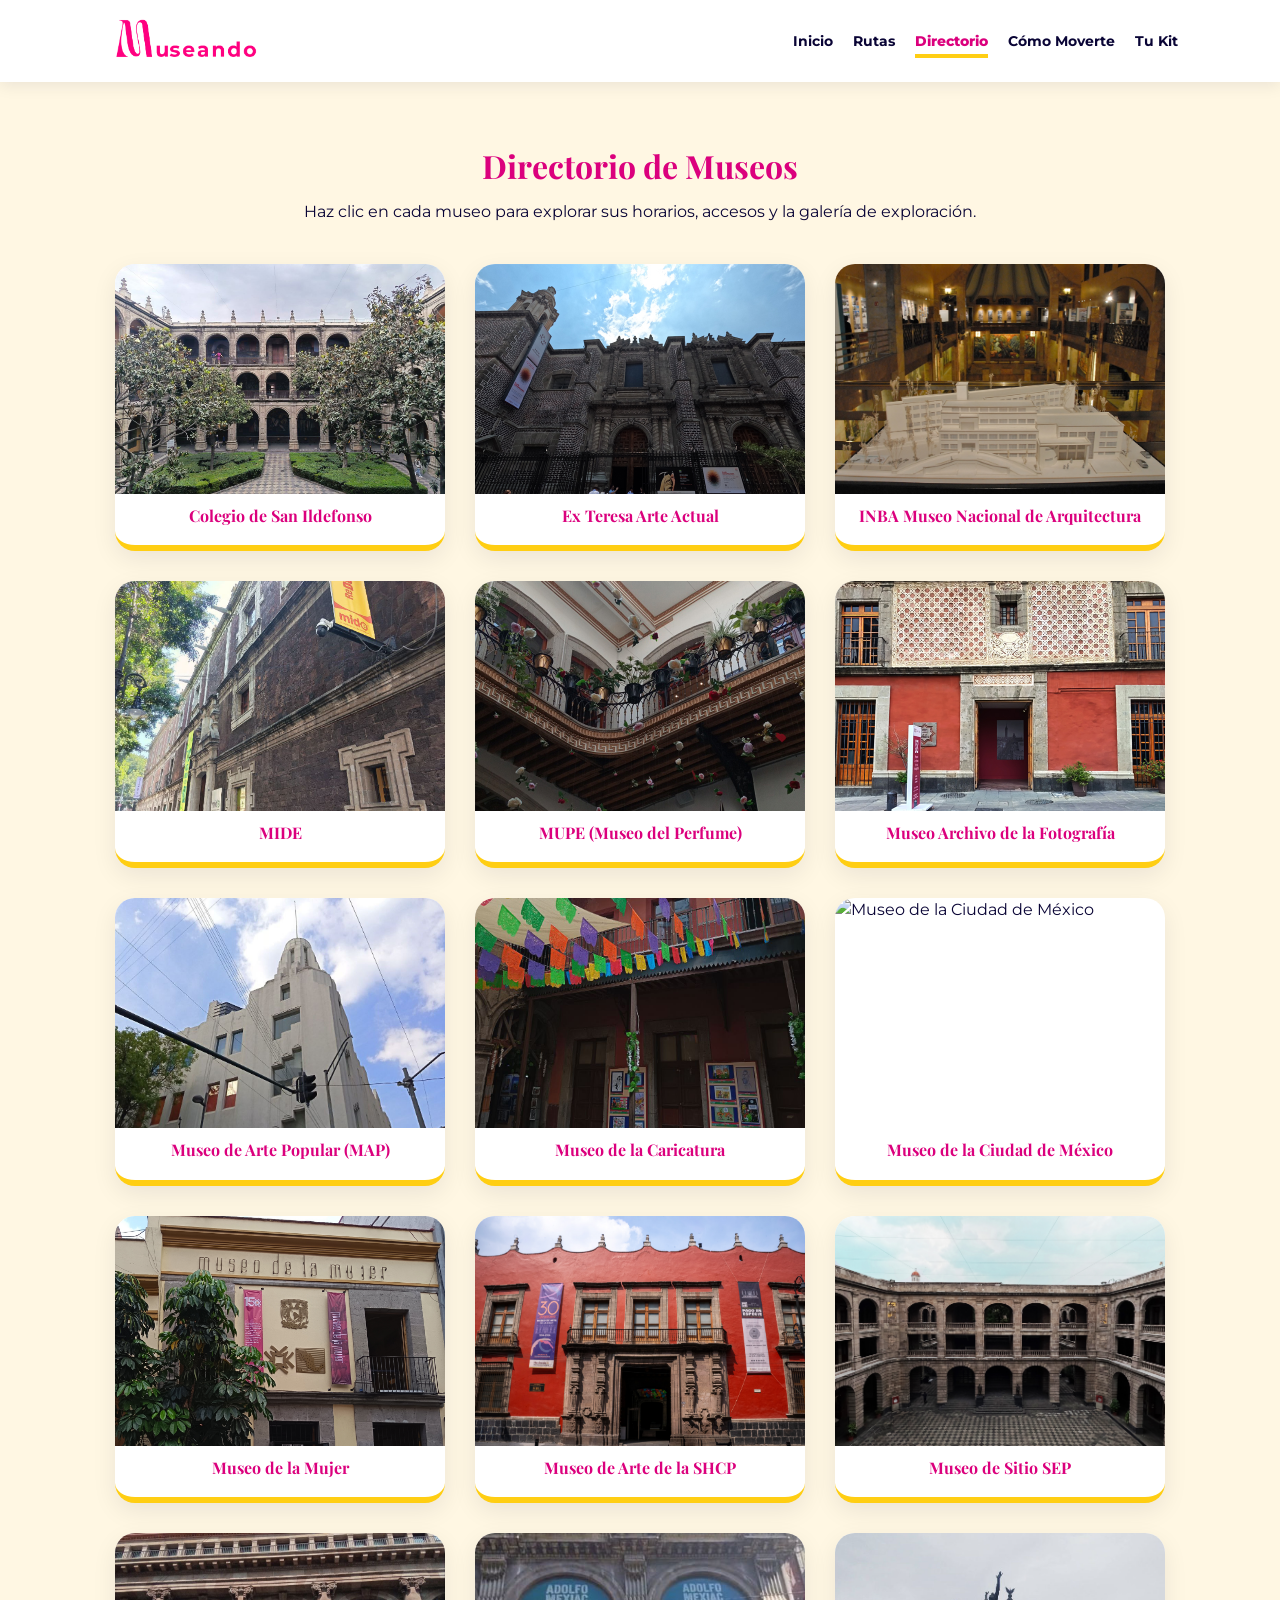
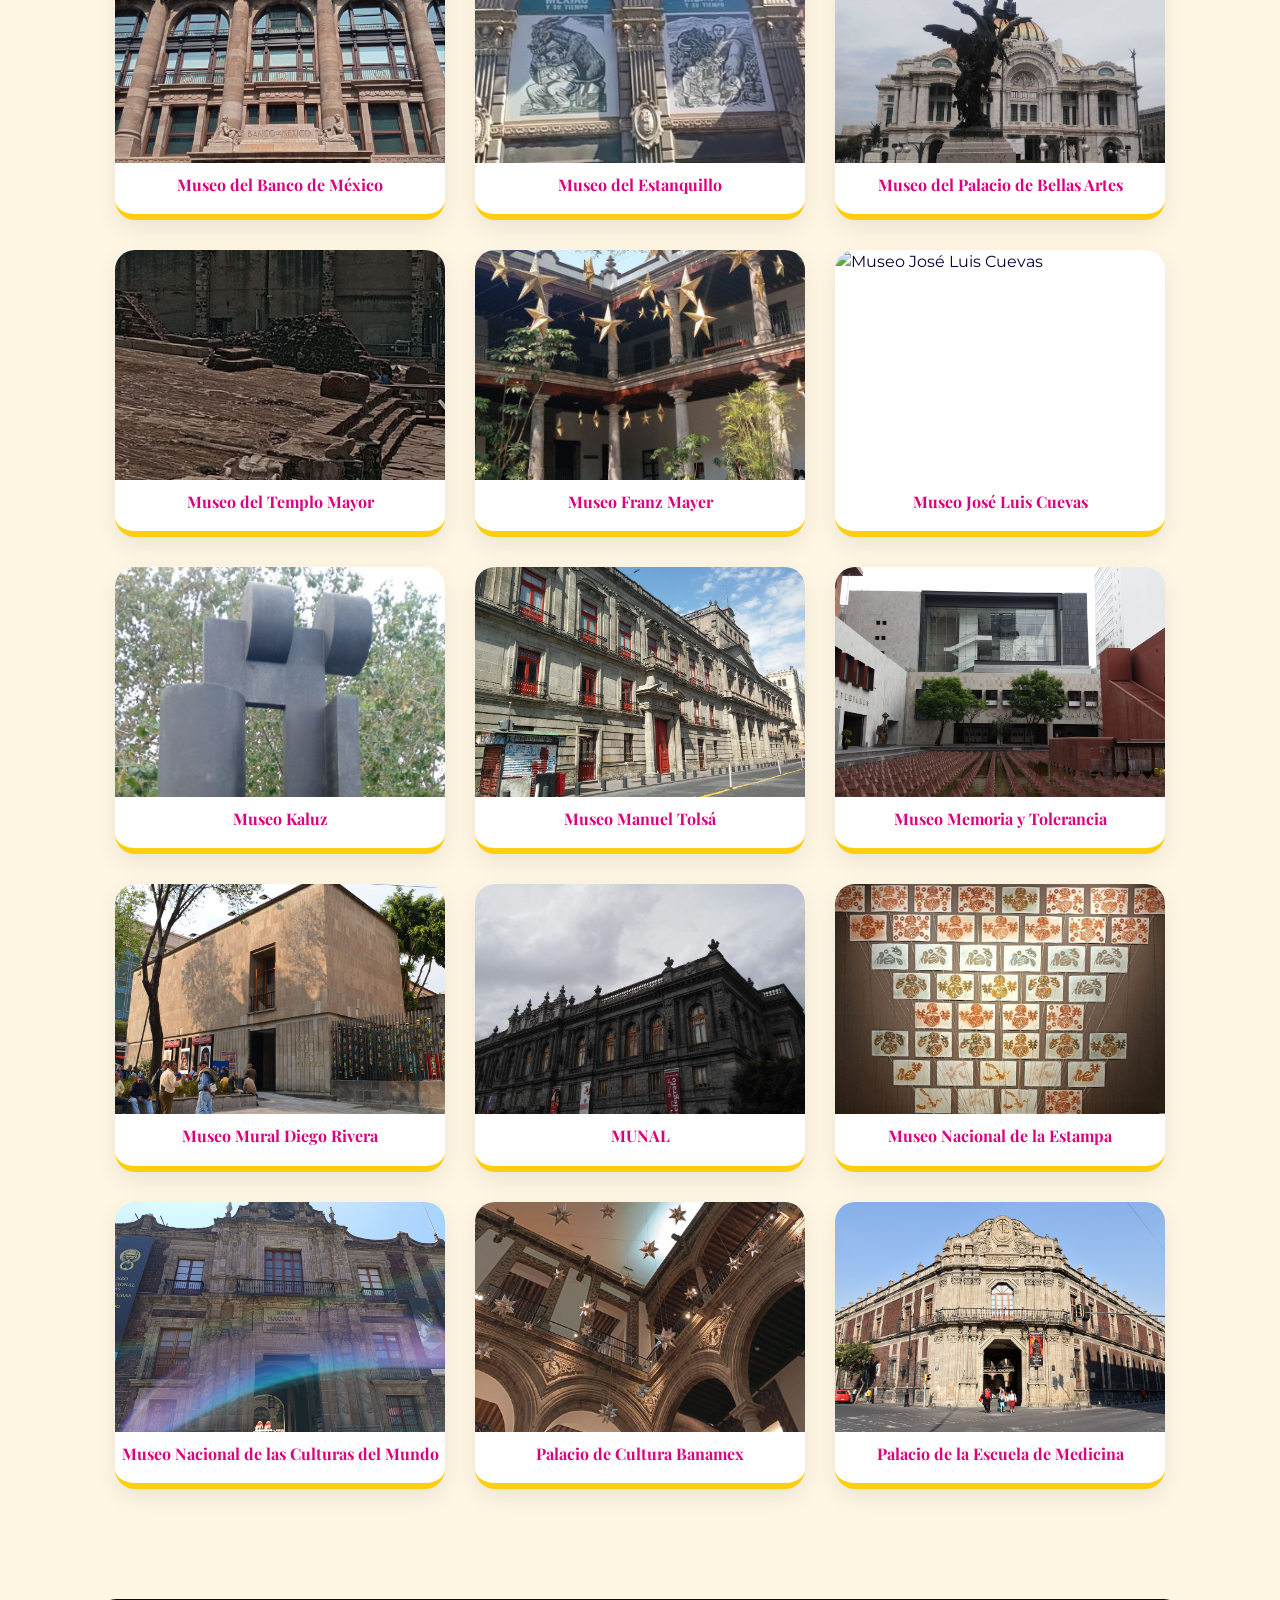
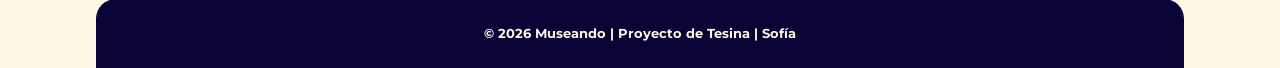
==== commit b180e6e0: "directorio.html" ====
--- a/directorio.html
+++ b/directorio.html
@@ -1,6 +1,21 @@
 <!DOCTYPE html>
 <html lang="es">
 <head>
+	<!-- Google tag (gtag.js) -->
+    <script async src="https://www.googletagmanager.com/gtag/js?id=G-GC20LZSEM9"></script>
+    <script>
+      window.dataLayer = window.dataLayer || [];
+      function gtag(){dataLayer.push(arguments);}
+      gtag('js', new Date());
+
+      gtag('config', 'G-GC20LZSEM9');
+    </script>
+
+    <meta charset="UTF-8">
+    <meta name="viewport" content="width=device-width, initial-scale=1.0">
+    <title>Museando | Inicio</title>
+    <link href="https://fonts.googleapis.com/css2?family=Montserrat:wght@300;400;700&family=Playfair+Display:wght@700;800&family=Poppins:wght@700;800&display=swap" rel="stylesheet">
+    <link rel="stylesheet" href="css/style.css">
     <meta charset="UTF-8">
     <meta name="viewport" content="width=device-width, initial-scale=1.0">
     <title>Museando | Directorio</title>
--- a/css/style.css
+++ b/css/style.css
@@ -743,7 +743,8 @@
     
     .nav-active { transform: translateX(0); }
     
-    /* ... (aquí sigue lo demás que ya tienes) ... */
+    .hero-contenido-movilidad h1, .hero-contenido h1, .intro-kit h1 { font-size: 2.4rem; }
+}
 
 @media (max-width: 500px) {
     .section-title { font-size: 2.2rem; margin-bottom: 30px; }
--- a/css/style.css
+++ b/css/style.css
@@ -743,7 +743,8 @@
     
     .nav-active { transform: translateX(0); }
     
-    /* ... (aquí sigue lo demás que ya tienes) ... */
+    .hero-contenido-movilidad h1, .hero-contenido h1, .intro-kit h1 { font-size: 2.4rem; }
+}
 
 @media (max-width: 500px) {
     .section-title { font-size: 2.2rem; margin-bottom: 30px; }
